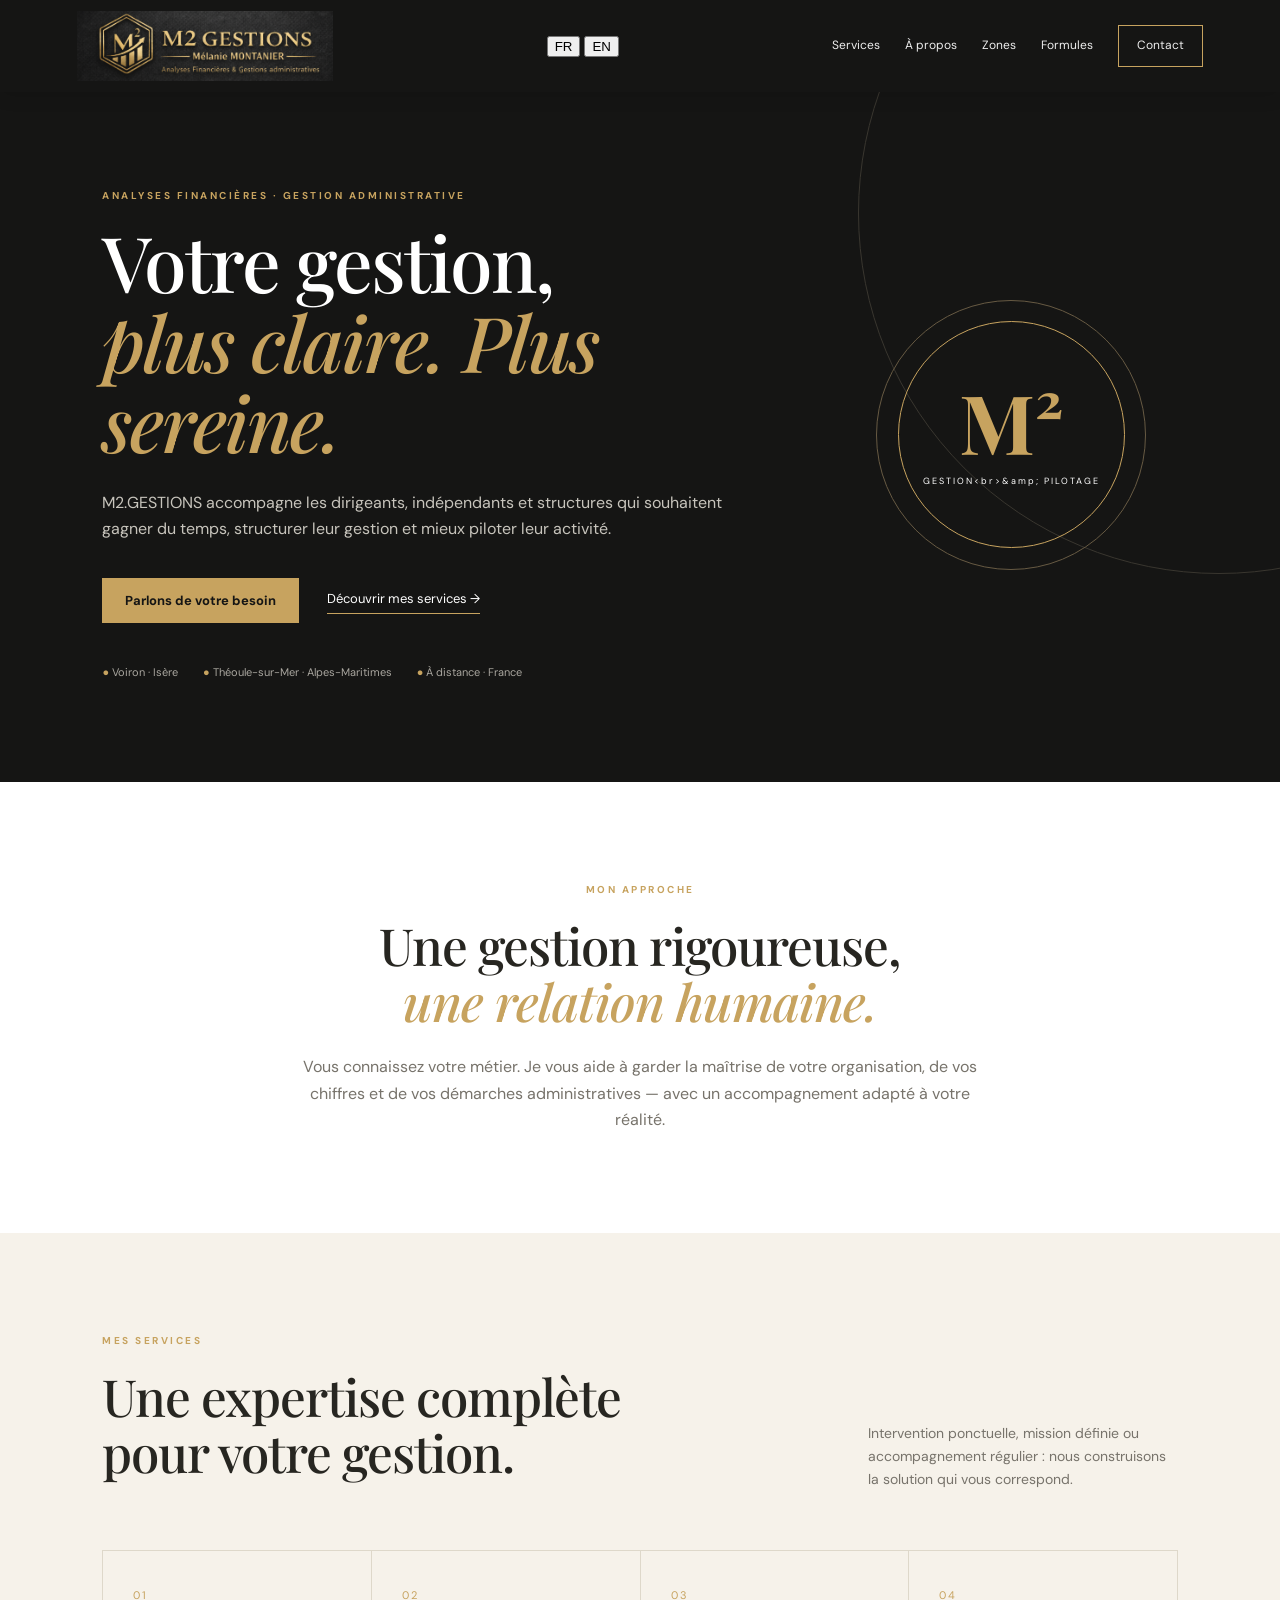
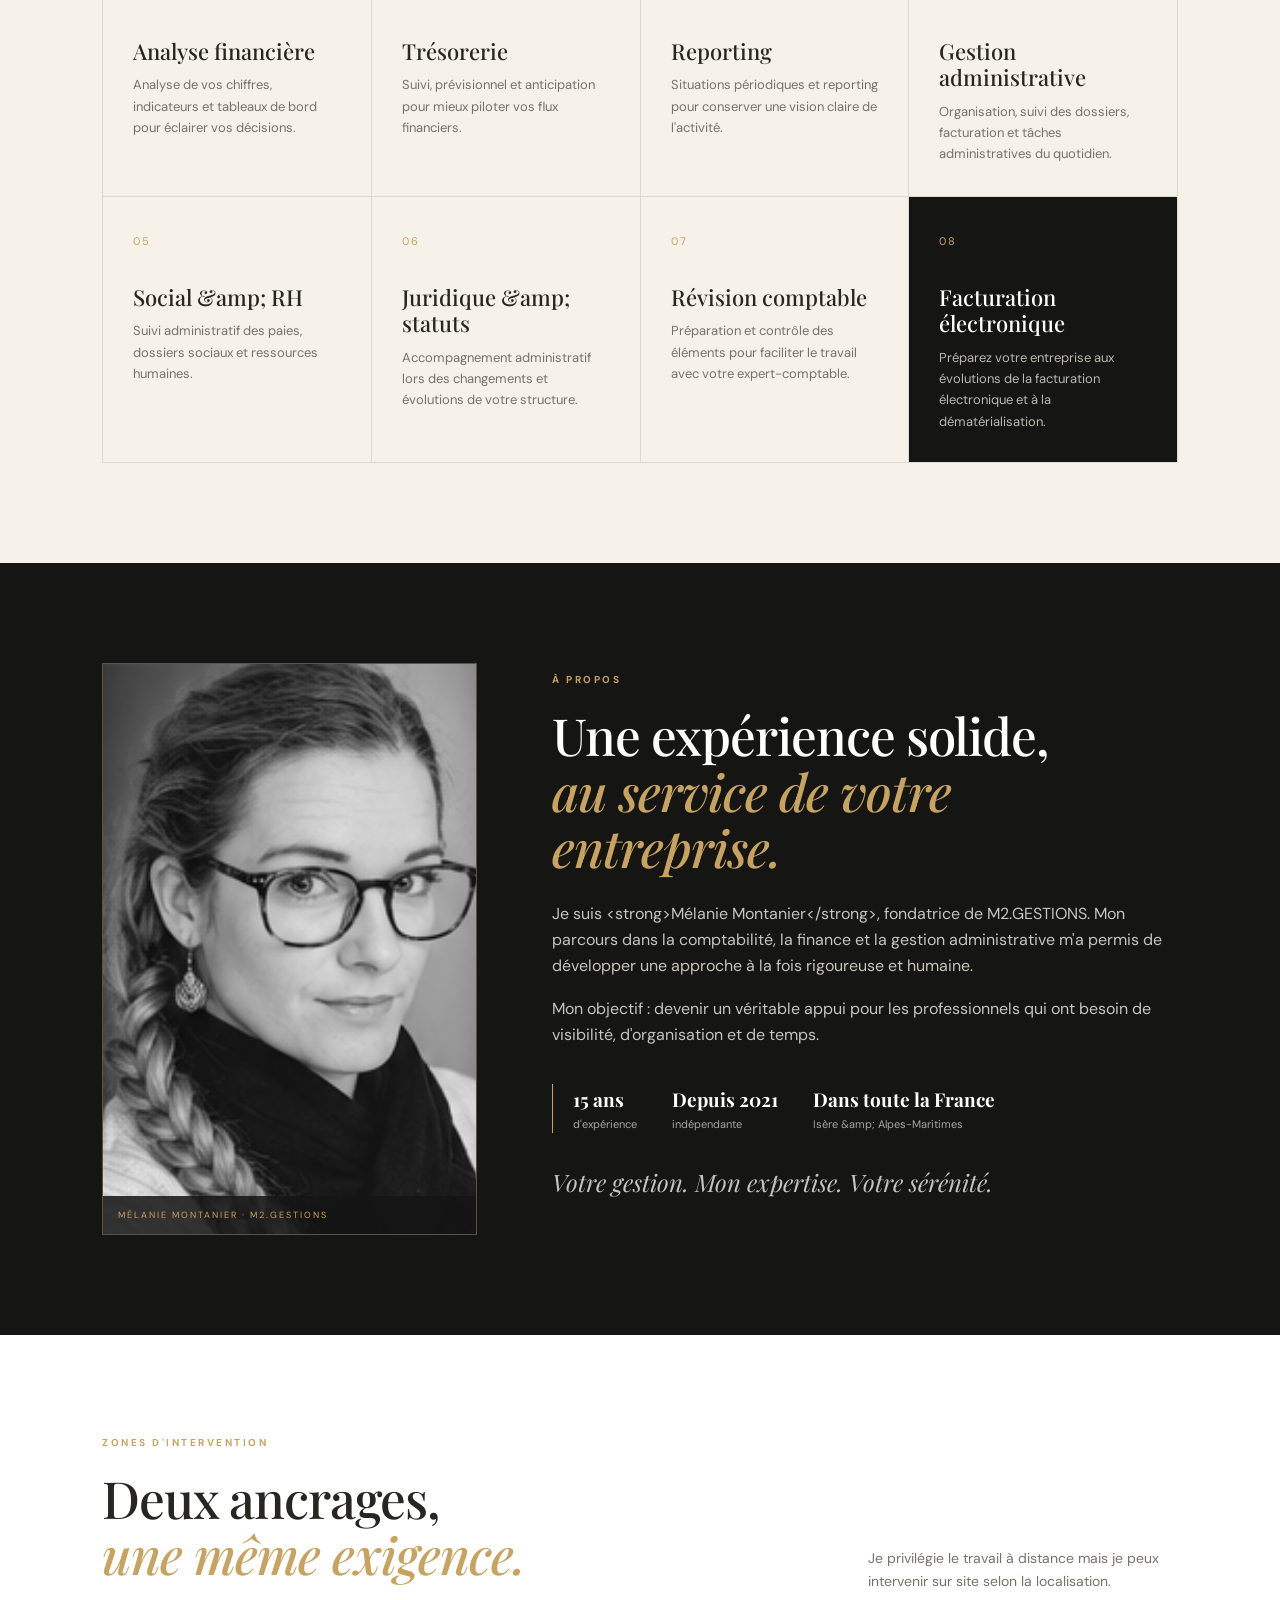
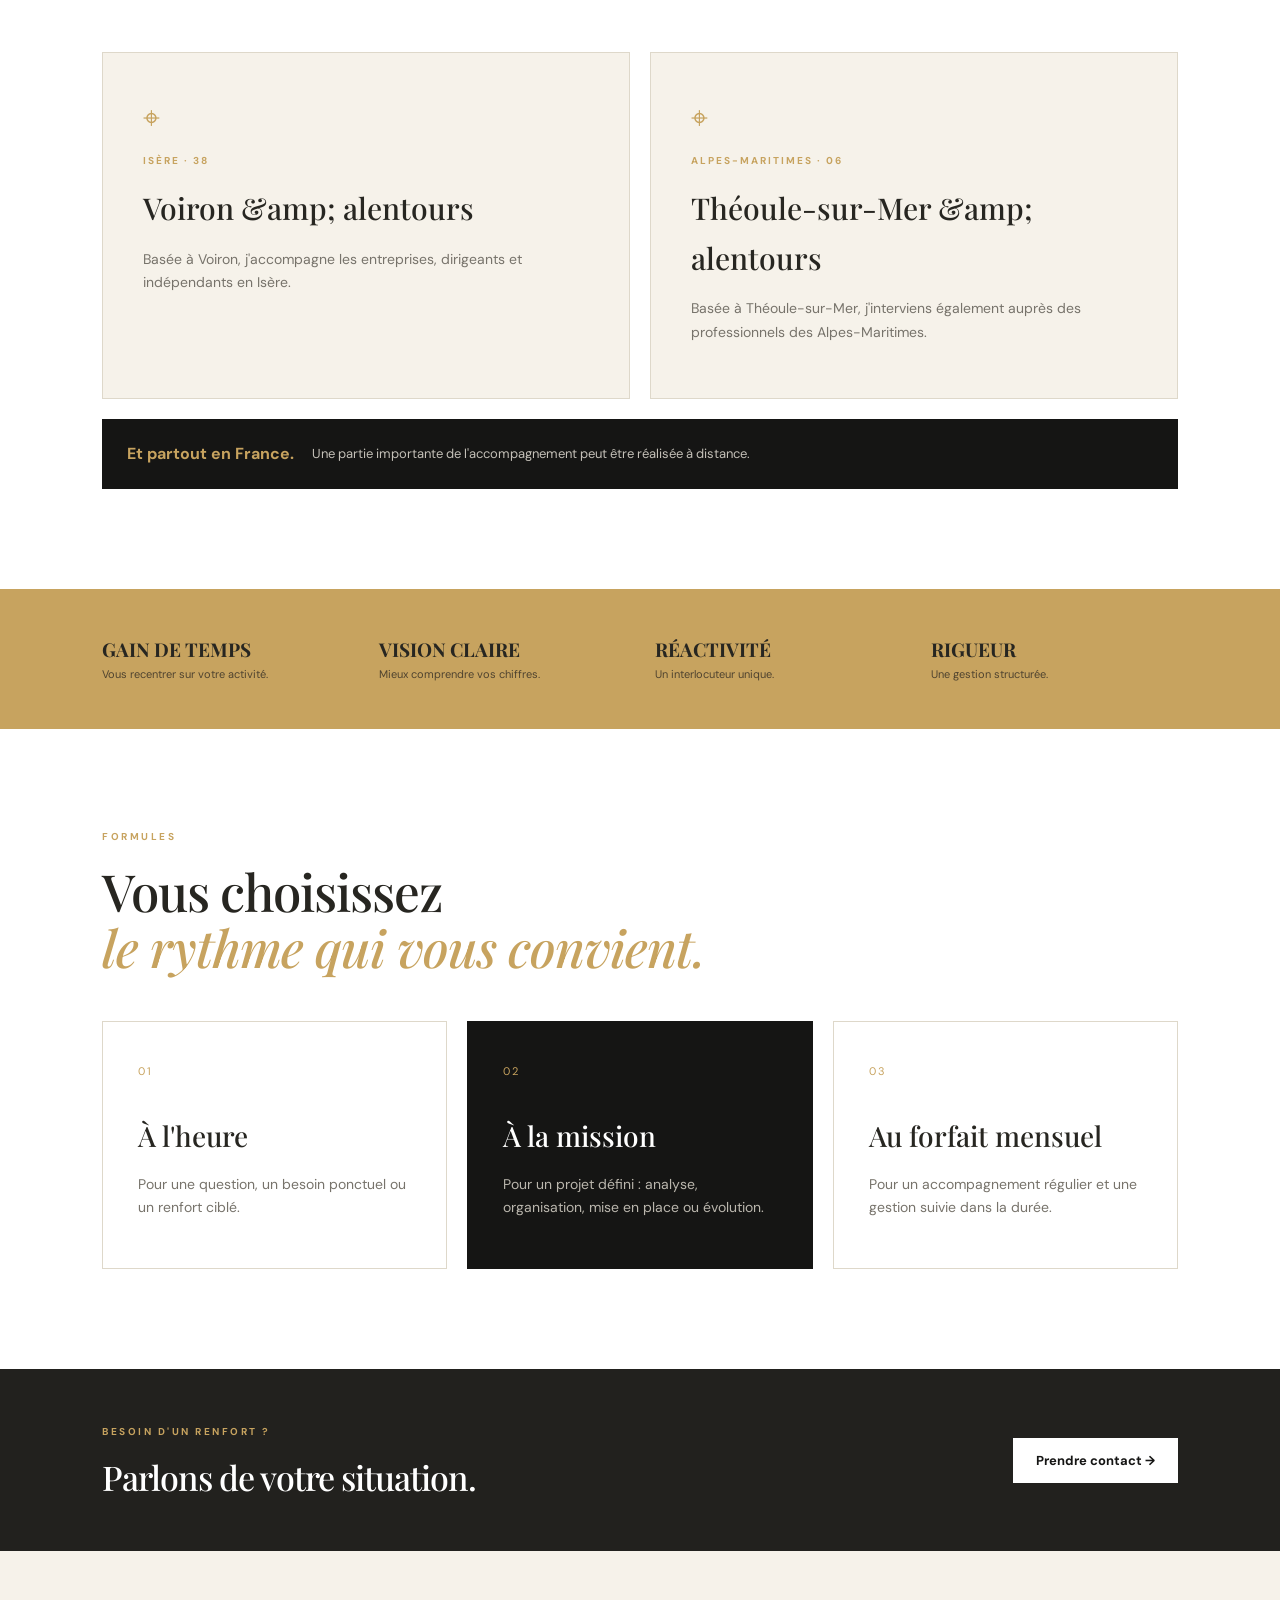
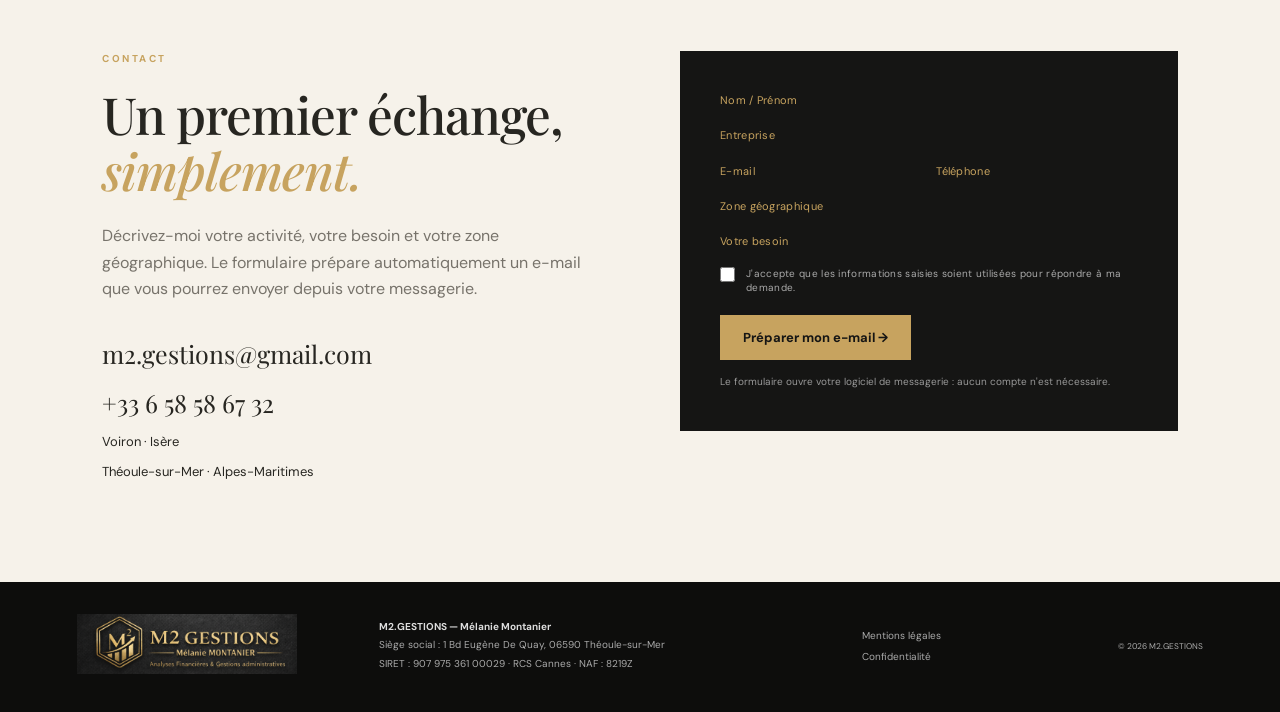
==== index.html @ 738426a6 "Add bilingual language switcher with persistent FR/EN toggle in one page" ====
<!doctype html>
<html lang="fr">
<head>
  <meta charset="utf-8">
  <meta name="viewport" content="width=device-width, initial-scale=1">
  <meta name="description" content="M2.GESTIONS — Analyses financières et gestion administrative. Accompagnement en distanciel dans toute la France, possibilité de déplacement en Isère, Voiro...">
  <meta name="google-site-verification" content="eg9DPbPpxyE2agGAKYSzx21Rp4dTUhkqBxFf3kC1nA8">
  <meta name="theme-color" content="#151514">
  <title>M2.GESTIONS | Gestion administrative & financière</title>
  <link rel="preconnect" href="https://fonts.googleapis.com">
  <link rel="preconnect" href="https://fonts.gstatic.com" crossorigin>
  <link href="https://fonts.googleapis.com/css2?family=DM+Sans:wght@400;500;600;700&family=Playfair+Display:ital,wght@0,500;0,600;1,500&display=swap" rel="stylesheet">
  <link rel="stylesheet" href="style.css">
</head>
<body>
<header class="site-header">
  <a class="brand" href="#accueil" aria-label="M2.GESTIONS — Accueil">
    <img src="logo.png" alt="M2.GESTIONS — Mélanie Montanier">
  </a>

  <div class="header-right">
    <div class="language-selector" aria-label="Sélecteur de langue">
      <button class="lang-btn active" type="button" data-lang="fr" aria-label="Français">FR</button>
      <button class="lang-btn" type="button" data-lang="en" aria-label="English">EN</button>
    </div>
    <button class="menu-toggle" aria-label="Ouvrir le menu" aria-expanded="false">☰</button>
  </div>

  <nav class="nav">
    <a href="#services" data-i18n="nav.services">Services</a>
    <a href="#apropos" data-i18n="nav.about">À propos</a>
    <a href="#zones" data-i18n="nav.zones">Zones</a>
    <a href="#formules" data-i18n="nav.formules">Formules</a>
    <a class="nav-cta" href="#contact" data-i18n="nav.contact">Contact</a>
  </nav>
</header>

<main>
<section id="accueil" class="hero">
  <div class="hero-copy">
    <p class="eyebrow" data-i18n="hero.eyebrow">ANALYSES FINANCIÈRES · GESTION ADMINISTRATIVE</p>
    <h1 data-i18n-html="hero.title">Votre gestion,<br><em>plus claire. Plus sereine.</em></h1>
    <p class="hero-text" data-i18n="hero.text">M2.GESTIONS accompagne les dirigeants, indépendants et structures qui souhaitent gagner du temps, structurer leur gestion et mieux piloter leur activité.</p>
    <div class="hero-actions">
      <a class="btn" href="#contact" data-i18n="hero.cta">Parlons de votre besoin</a>
      <a class="text-link" href="#services" data-i18n="hero.link">Découvrir mes services →</a>
    </div>
    <div class="hero-locations">
      <span data-i18n="hero.loc1">● Voiron · Isère</span>
      <span data-i18n="hero.loc2">● Théoule-sur-Mer · Alpes-Maritimes</span>
      <span data-i18n="hero.loc3">● À distance · France</span>
    </div>
  </div>
  <div class="hero-mark" aria-hidden="true">
    <div class="circle"><strong>M²</strong><span data-i18n="hero.badge">GESTION<br>&amp; PILOTAGE</span></div>
  </div>
</section>

<section class="intro section-white">
  <p class="eyebrow" data-i18n="intro.eyebrow">MON APPROCHE</p>
  <h2 data-i18n-html="intro.title">Une gestion rigoureuse,<br><em>une relation humaine.</em></h2>
  <p data-i18n="intro.text">Vous connaissez votre métier. Je vous aide à garder la maîtrise de votre organisation, de vos chiffres et de vos démarches administratives — avec un accompagnement adapté à votre réalité.</p>
</section>

<section id="services" class="section services">
  <div class="section-head">
    <div>
      <p class="eyebrow" data-i18n="services.eyebrow">MES SERVICES</p>
      <h2 data-i18n-html="services.title">Une expertise complète<br>pour votre gestion.</h2>
    </div>
    <p data-i18n="services.subtitle">Intervention ponctuelle, mission définie ou accompagnement régulier : nous construisons la solution qui vous correspond.</p>
  </div>

  <div class="service-grid">
    <article><span>01</span><h3 data-i18n="services.item1.title">Analyse financière</h3><p data-i18n="services.item1.text">Analyse de vos chiffres, indicateurs et tableaux de bord pour éclairer vos décisions.</p></article>
    <article><span>02</span><h3 data-i18n="services.item2.title">Trésorerie</h3><p data-i18n="services.item2.text">Suivi, prévisionnel et anticipation pour mieux piloter vos flux financiers.</p></article>
    <article><span>03</span><h3 data-i18n="services.item3.title">Reporting</h3><p data-i18n="services.item3.text">Situations périodiques et reporting pour conserver une vision claire de l'activité.</p></article>
    <article><span>04</span><h3 data-i18n="services.item4.title">Gestion administrative</h3><p data-i18n="services.item4.text">Organisation, suivi des dossiers, facturation et tâches administratives du quotidien.</p></article>
    <article><span>05</span><h3 data-i18n="services.item5.title">Social &amp; RH</h3><p data-i18n="services.item5.text">Suivi administratif des paies, dossiers sociaux et ressources humaines.</p></article>
    <article><span>06</span><h3 data-i18n="services.item6.title">Juridique &amp; statuts</h3><p data-i18n="services.item6.text">Accompagnement administratif lors des changements et évolutions de votre structure.</p></article>
    <article><span>07</span><h3 data-i18n="services.item7.title">Révision comptable</h3><p data-i18n="services.item7.text">Préparation et contrôle des éléments pour faciliter le travail avec votre expert-comptable.</p></article>
    <article class="dark-card"><span>08</span><h3 data-i18n="services.item8.title">Facturation électronique</h3><p data-i18n="services.item8.text">Préparez votre entreprise aux évolutions de la facturation électronique et à la dématérialisation.</p></article>
  </div>
</section>

<section id="apropos" class="about">
  <div class="portrait-wrap">
    <img src="melanie.png" alt="Mélanie Montanier" class="portrait">
    <div class="portrait-caption">MÉLANIE MONTANIER · M2.GESTIONS</div>
  </div>
  <div class="about-copy">
    <p class="eyebrow" data-i18n="about.eyebrow">À PROPOS</p>
    <h2 data-i18n-html="about.title">Une expérience solide,<br><em>au service de votre entreprise.</em></h2>
    <p data-i18n="about.text1">Je suis <strong>Mélanie Montanier</strong>, fondatrice de M2.GESTIONS. Mon parcours dans la comptabilité, la finance et la gestion administrative m'a permis de développer une approche à la fois rigoureuse et humaine.</p>
    <p data-i18n="about.text2">Mon objectif : devenir un véritable appui pour les professionnels qui ont besoin de visibilité, d'organisation et de temps.</p>
    <div class="about-facts">
      <div><strong data-i18n="about.fact1.number">15 ans</strong><span data-i18n="about.fact1.label">d'expérience</span></div>
      <div><strong data-i18n="about.fact2.number">Depuis 2021</strong><span data-i18n="about.fact2.label">indépendante</span></div>
      <div><strong data-i18n="about.fact3.number">Dans toute la France</strong><span data-i18n="about.fact3.label">Isère &amp; Alpes-Maritimes</span></div>
    </div>
    <p class="signature" data-i18n="about.signature">Votre gestion. Mon expertise. Votre sérénité.</p>
  </div>
</section>

<section id="zones" class="section section-white">
  <div class="section-head">
    <div>
      <p class="eyebrow" data-i18n="zones.eyebrow">ZONES D'INTERVENTION</p>
      <h2 data-i18n-html="zones.title">Deux ancrages,<br><em>une même exigence.</em></h2>
    </div>
    <p data-i18n="zones.subtitle">Je privilégie le travail à distance mais je peux intervenir sur site selon la localisation.</p>
  </div>
  <div class="zone-grid">
    <article class="zone-card">
      <div class="zone-icon">⌖</div>
      <p class="zone-kicker" data-i18n="zones.card1.kicker">ISÈRE · 38</p>
      <h3 data-i18n="zones.card1.title">Voiron &amp; alentours</h3>
      <p data-i18n="zones.card1.text">Basée à Voiron, j'accompagne les entreprises, dirigeants et indépendants en Isère.</p>
    </article>
    <article class="zone-card">
      <div class="zone-icon">⌖</div>
      <p class="zone-kicker" data-i18n="zones.card2.kicker">ALPES-MARITIMES · 06</p>
      <h3 data-i18n="zones.card2.title">Théoule-sur-Mer &amp; alentours</h3>
      <p data-i18n="zones.card2.text">Basée à Théoule-sur-Mer, j'interviens également auprès des professionnels des Alpes-Maritimes.</p>
    </article>
  </div>
  <div class="remote-bar"><strong data-i18n="zones.remote.bold">Et partout en France.</strong><span data-i18n="zones.remote.text">Une partie importante de l'accompagnement peut être réalisée à distance.</span></div>
</section>

<section class="reassurance">
  <div><strong data-i18n="reassurance.item1.title">GAIN DE TEMPS</strong><span data-i18n="reassurance.item1.text">Vous recentrer sur votre activité.</span></div>
  <div><strong data-i18n="reassurance.item2.title">VISION CLAIRE</strong><span data-i18n="reassurance.item2.text">Mieux comprendre vos chiffres.</span></div>
  <div><strong data-i18n="reassurance.item3.title">RÉACTIVITÉ</strong><span data-i18n="reassurance.item3.text">Un interlocuteur unique.</span></div>
  <div><strong data-i18n="reassurance.item4.title">RIGUEUR</strong><span data-i18n="reassurance.item4.text">Une gestion structurée.</span></div>
</section>

<section id="formules" class="section formulas">
  <p class="eyebrow" data-i18n="formules.eyebrow">FORMULES</p>
  <h2 data-i18n-html="formules.title">Vous choisissez<br><em>le rythme qui vous convient.</em></h2>
  <div class="formula-grid">
    <article><span>01</span><h3 data-i18n="formules.item1.title">À l'heure</h3><p data-i18n="formules.item1.text">Pour une question, un besoin ponctuel ou un renfort ciblé.</p></article>
    <article class="featured"><span>02</span><h3 data-i18n="formules.item2.title">À la mission</h3><p data-i18n="formules.item2.text">Pour un projet défini : analyse, organisation, mise en place ou évolution.</p></article>
    <article><span>03</span><h3 data-i18n="formules.item3.title">Au forfait mensuel</h3><p data-i18n="formules.item3.text">Pour un accompagnement régulier et une gestion suivie dans la durée.</p></article>
  </div>
</section>

<section class="cta-strip">
  <div><p class="eyebrow" data-i18n="cta.eyebrow">BESOIN D'UN RENFORT ?</p><h2 data-i18n="cta.title">Parlons de votre situation.</h2></div>
  <a class="btn btn-light" href="#contact" data-i18n="cta.button">Prendre contact →</a>
</section>

<section id="contact" class="contact section">
  <div>
    <p class="eyebrow" data-i18n="contact.eyebrow">CONTACT</p>
    <h2 data-i18n-html="contact.title">Un premier échange,<br><em>simplement.</em></h2>
    <p data-i18n="contact.text">Décrivez-moi votre activité, votre besoin et votre zone géographique. Le formulaire prépare automatiquement un e-mail que vous pourrez envoyer depuis votre messagerie.</p>
    <div class="contact-details">
      <a href="mailto:m2.gestions@gmail.com">m2.gestions@gmail.com</a>
      <a href="tel:+33658586732">+33 6 58 58 67 32</a>
      <span data-i18n="contact.city1">Voiron · Isère</span>
      <span data-i18n="contact.city2">Théoule-sur-Mer · Alpes-Maritimes</span>
    </div>
  </div>

  <form id="contact-form" class="contact-form">
    <label data-i18n="contact.form.name">Nom / Prénom<input name="nom" required autocomplete="name"></label>
    <label data-i18n="contact.form.company">Entreprise<input name="entreprise" autocomplete="organization"></label>
    <div class="two-cols">
      <label data-i18n="contact.form.email">E-mail<input type="email" name="email" required autocomplete="email"></label>
      <label data-i18n="contact.form.phone">Téléphone<input type="tel" name="telephone" autocomplete="tel" placeholder="+33 6 00 00 00 00"></label>
    </div>
    <label data-i18n="contact.form.zoneLabel">Zone géographique
      <select name="zone">
        <option value="Isère — Voiron" data-i18n="contact.form.zone1">Isère — Voiron</option>
        <option value="Alpes-Maritimes — Théoule-sur-Mer" data-i18n="contact.form.zone2">Alpes-Maritimes — Théoule-sur-Mer</option>
        <option value="À distance — France" data-i18n="contact.form.zone3">À distance — France</option>
      </select>
    </label>
    <label data-i18n="contact.form.messageLabel">Votre besoin<textarea name="message" rows="5" required placeholder="Quelques lignes pour m'expliquer votre besoin..."></textarea></label>
    <label class="check"><input type="checkbox" required> <span data-i18n="contact.form.checkbox">J'accepte que les informations saisies soient utilisées pour répondre à ma demande.</span></label>
    <button class="btn" type="submit" data-i18n="contact.form.submit">Préparer mon e-mail →</button>
    <p class="form-note" data-i18n="contact.form.note">Le formulaire ouvre votre logiciel de messagerie : aucun compte n'est nécessaire.</p>
  </form>
</section>
</main>

<footer class="footer">
  <div class="footer-brand"><img src="logo.png" alt="M2.GESTIONS"></div>
  <div>
    <strong>M2.GESTIONS — Mélanie Montanier</strong>
    <p data-i18n="footer.address">Siège social : 1 Bd Eugène De Quay, 06590 Théoule-sur-Mer</p>
    <p data-i18n="footer.siret">SIRET : 907 975 361 00029 · RCS Cannes · NAF : 8219Z</p>
  </div>
  <div class="footer-links"><a href="mentions-legales.html" data-i18n="footer.legal">Mentions légales</a><a href="confidentialite.html" data-i18n="footer.privacy">Confidentialité</a></div>
  <small>© 2026 M2.GESTIONS</small>
</footer>

<script>
const translations = {
  fr: {
    'nav.services': 'Services',
    'nav.about': 'À propos',
    'nav.zones': 'Zones',
    'nav.formules': 'Formules',
    'nav.contact': 'Contact',
    'hero.eyebrow': 'ANALYSES FINANCIÈRES · GESTION ADMINISTRATIVE',
    'hero.title': 'Votre gestion,<br><em>plus claire. Plus sereine.</em>',
    'hero.text': 'M2.GESTIONS accompagne les dirigeants, indépendants et structures qui souhaitent gagner du temps, structurer leur gestion et mieux piloter leur activité.',
    'hero.cta': 'Parlons de votre besoin',
    'hero.link': 'Découvrir mes services →',
    'hero.loc1': '● Voiron · Isère',
    'hero.loc2': '● Théoule-sur-Mer · Alpes-Maritimes',
    'hero.loc3': '● À distance · France',
    'hero.badge': 'GESTION<br>&amp; PILOTAGE',
    'intro.eyebrow': 'MON APPROCHE',
    'intro.title': 'Une gestion rigoureuse,<br><em>une relation humaine.</em>',
    'intro.text': 'Vous connaissez votre métier. Je vous aide à garder la maîtrise de votre organisation, de vos chiffres et de vos démarches administratives — avec un accompagnement adapté à votre réalité.',
    'services.eyebrow': 'MES SERVICES',
    'services.title': 'Une expertise complète<br>pour votre gestion.',
    'services.subtitle': 'Intervention ponctuelle, mission définie ou accompagnement régulier : nous construisons la solution qui vous correspond.',
    'services.item1.title': 'Analyse financière',
    'services.item1.text': 'Analyse de vos chiffres, indicateurs et tableaux de bord pour éclairer vos décisions.',
    'services.item2.title': 'Trésorerie',
    'services.item2.text': 'Suivi, prévisionnel et anticipation pour mieux piloter vos flux financiers.',
    'services.item3.title': 'Reporting',
    'services.item3.text': 'Situations périodiques et reporting pour conserver une vision claire de l\'activité.',
    'services.item4.title': 'Gestion administrative',
    'services.item4.text': 'Organisation, suivi des dossiers, facturation et tâches administratives du quotidien.',
    'services.item5.title': 'Social &amp; RH',
    'services.item5.text': 'Suivi administratif des paies, dossiers sociaux et ressources humaines.',
    'services.item6.title': 'Juridique &amp; statuts',
    'services.item6.text': 'Accompagnement administratif lors des changements et évolutions de votre structure.',
    'services.item7.title': 'Révision comptable',
    'services.item7.text': 'Préparation et contrôle des éléments pour faciliter le travail avec votre expert-comptable.',
    'services.item8.title': 'Facturation électronique',
    'services.item8.text': 'Préparez votre entreprise aux évolutions de la facturation électronique et à la dématérialisation.',
    'about.eyebrow': 'À PROPOS',
    'about.title': 'Une expérience solide,<br><em>au service de votre entreprise.</em>',
    'about.text1': 'Je suis <strong>Mélanie Montanier</strong>, fondatrice de M2.GESTIONS. Mon parcours dans la comptabilité, la finance et la gestion administrative m\'a permis de développer une approche à la fois rigoureuse et humaine.',
    'about.text2': 'Mon objectif : devenir un véritable appui pour les professionnels qui ont besoin de visibilité, d\'organisation et de temps.',
    'about.fact1.number': '15 ans',
    'about.fact1.label': 'd\'expérience',
    'about.fact2.number': 'Depuis 2021',
    'about.fact2.label': 'indépendante',
    'about.fact3.number': 'Dans toute la France',
    'about.fact3.label': 'Isère &amp; Alpes-Maritimes',
    'about.signature': 'Votre gestion. Mon expertise. Votre sérénité.',
    'zones.eyebrow': 'ZONES D\'INTERVENTION',
    'zones.title': 'Deux ancrages,<br><em>une même exigence.</em>',
    'zones.subtitle': 'Je privilégie le travail à distance mais je peux intervenir sur site selon la localisation.',
    'zones.card1.kicker': 'ISÈRE · 38',
    'zones.card1.title': 'Voiron &amp; alentours',
    'zones.card1.text': 'Basée à Voiron, j\'accompagne les entreprises, dirigeants et indépendants en Isère.',
    'zones.card2.kicker': 'ALPES-MARITIMES · 06',
    'zones.card2.title': 'Théoule-sur-Mer &amp; alentours',
    'zones.card2.text': 'Basée à Théoule-sur-Mer, j\'interviens également auprès des professionnels des Alpes-Maritimes.',
    'zones.remote.bold': 'Et partout en France.',
    'zones.remote.text': 'Une partie importante de l\'accompagnement peut être réalisée à distance.',
    'reassurance.item1.title': 'GAIN DE TEMPS',
    'reassurance.item1.text': 'Vous recentrer sur votre activité.',
    'reassurance.item2.title': 'VISION CLAIRE',
    'reassurance.item2.text': 'Mieux comprendre vos chiffres.',
    'reassurance.item3.title': 'RÉACTIVITÉ',
    'reassurance.item3.text': 'Un interlocuteur unique.',
    'reassurance.item4.title': 'RIGUEUR',
    'reassurance.item4.text': 'Une gestion structurée.',
    'formules.eyebrow': 'FORMULES',
    'formules.title': 'Vous choisissez<br><em>le rythme qui vous convient.</em>',
    'formules.item1.title': 'À l\'heure',
    'formules.item1.text': 'Pour une question, un besoin ponctuel ou un renfort ciblé.',
    'formules.item2.title': 'À la mission',
    'formules.item2.text': 'Pour un projet défini : analyse, organisation, mise en place ou évolution.',
    'formules.item3.title': 'Au forfait mensuel',
    'formules.item3.text': 'Pour un accompagnement régulier et une gestion suivie dans la durée.',
    'cta.eyebrow': 'BESOIN D\'UN RENFORT ?',
    'cta.title': 'Parlons de votre situation.',
    'cta.button': 'Prendre contact →',
    'contact.eyebrow': 'CONTACT',
    'contact.title': 'Un premier échange,<br><em>simplement.</em>',
    'contact.text': 'Décrivez-moi votre activité, votre besoin et votre zone géographique. Le formulaire prépare automatiquement un e-mail que vous pourrez envoyer depuis votre messagerie.',
    'contact.city1': 'Voiron · Isère',
    'contact.city2': 'Théoule-sur-Mer · Alpes-Maritimes',
    'contact.form.name': 'Nom / Prénom',
    'contact.form.company': 'Entreprise',
    'contact.form.email': 'E-mail',
    'contact.form.phone': 'Téléphone',
    'contact.form.zoneLabel': 'Zone géographique',
    'contact.form.zone1': 'Isère — Voiron',
    'contact.form.zone2': 'Alpes-Maritimes — Théoule-sur-Mer',
    'contact.form.zone3': 'À distance — France',
    'contact.form.messageLabel': 'Votre besoin',
    'contact.form.checkbox': 'J\'accepte que les informations saisies soient utilisées pour répondre à ma demande.',
    'contact.form.submit': 'Préparer mon e-mail →',
    'contact.form.note': 'Le formulaire ouvre votre logiciel de messagerie : aucun compte n\'est nécessaire.',
    'footer.address': 'Siège social : 1 Bd Eugène De Quay, 06590 Théoule-sur-Mer',
    'footer.siret': 'SIRET : 907 975 361 00029 · RCS Cannes · NAF : 8219Z',
    'footer.legal': 'Mentions légales',
    'footer.privacy': 'Confidentialité'
  },
  en: {
    'nav.services': 'Services',
    'nav.about': 'About',
    'nav.zones': 'Areas',
    'nav.formules': 'Pricing',
    'nav.contact': 'Contact',
    'hero.eyebrow': 'FINANCIAL ANALYSIS · ADMINISTRATIVE MANAGEMENT',
    'hero.title': 'Your management,<br><em>clearer. More serene.</em>',
    'hero.text': 'M2.GESTIONS supports managers, independent professionals and organizations who want to save time, structure their management and better monitor their activities.',
    'hero.cta': 'Let\'s talk about your needs',
    'hero.link': 'Discover my services →',
    'hero.loc1': '● Voiron · Isère',
    'hero.loc2': '● Théoule-sur-Mer · Alpes-Maritimes',
    'hero.loc3': '● Remote · France',
    'hero.badge': 'MANAGEMENT<br>&amp; STEERING',
    'intro.eyebrow': 'MY APPROACH',
    'intro.title': 'Rigorous management,<br><em>a human relationship.</em>',
    'intro.text': 'You know your business. I help you maintain control of your organization, your figures and your administrative procedures — with support tailored to your reality.',
    'services.eyebrow': 'MY SERVICES',
    'services.title': 'Complete expertise<br>for your management.',
    'services.subtitle': 'One-time intervention, defined mission or ongoing support: we build the solution that suits you.',
    'services.item1.title': 'Financial analysis',
    'services.item1.text': 'Analysis of your figures, indicators and dashboards to clarify your decisions.',
    'services.item2.title': 'Cash flow',
    'services.item2.text': 'Monitoring, forecasting and anticipation to better manage your financial flows.',
    'services.item3.title': 'Reporting',
    'services.item3.text': 'Periodic reports and updates to maintain clear visibility of your activities.',
    'services.item4.title': 'Administrative management',
    'services.item4.text': 'Organization, file tracking, invoicing and daily administrative tasks.',
    'services.item5.title': 'Social &amp; HR',
    'services.item5.text': 'Administrative monitoring of payroll, social and HR matters.',
    'services.item6.title': 'Legal & structures',
    'services.item6.text': 'Administrative support during changes and evolution of your organization.',
    'services.item7.title': 'Accounting review',
    'services.item7.text': 'Preparation and verification of documents to facilitate work with your accountant.',
    'services.item8.title': 'Electronic invoicing',
    'services.item8.text': 'Prepare your business for digital invoicing and paperless operations.',
    'about.eyebrow': 'ABOUT',
    'about.title': 'Solid experience,<br><em>at your service.</em>',
    'about.text1': 'I am <strong>Mélanie Montanier</strong>, founder of M2.GESTIONS. My background in accounting, finance and administrative management has enabled me to develop a rigorous and human approach.',
    'about.text2': 'My goal: to become a true support for professionals who need visibility, organization and time.',
    'about.fact1.number': '15 years',
    'about.fact1.label': 'of experience',
    'about.fact2.number': 'Since 2021',
    'about.fact2.label': 'self-employed',
    'about.fact3.number': 'Across France',
    'about.fact3.label': 'Isère &amp; Alpes-Maritimes',
    'about.signature': 'Your management. My expertise. Your serenity.',
    'zones.eyebrow': 'SERVICE AREAS',
    'zones.title': 'Two bases,<br><em>the same commitment.</em>',
    'zones.subtitle': 'I prioritize remote work but can intervene on-site depending on location.',
    'zones.card1.kicker': 'ISÈRE · 38',
    'zones.card1.title': 'Voiron &amp; surroundings',
    'zones.card1.text': 'Based in Voiron, I support businesses, managers and independent professionals in Isère.',
    'zones.card2.kicker': 'ALPES-MARITIMES · 06',
    'zones.card2.title': 'Théoule-sur-Mer &amp; surroundings',
    'zones.card2.text': 'Based in Théoule-sur-Mer, I also work with professionals in the Alpes-Maritimes.',
    'zones.remote.bold': 'And everywhere in France.',
    'zones.remote.text': 'A significant part of support can be provided remotely.',
    'reassurance.item1.title': 'TIME SAVING',
    'reassurance.item1.text': 'Refocus on your business.',
    'reassurance.item2.title': 'CLEAR VISION',
    'reassurance.item2.text': 'Better understand your figures.',
    'reassurance.item3.title': 'RESPONSIVENESS',
    'reassurance.item3.text': 'A single contact point.',
    'reassurance.item4.title': 'RIGOR',
    'reassurance.item4.text': 'Structured management.',
    'formules.eyebrow': 'PRICING',
    'formules.title': 'You choose<br><em>the pace that suits you.</em>',
    'formules.item1.title': 'Hourly rate',
    'formules.item1.text': 'For a question, specific need or targeted support.',
    'formules.item2.title': 'Project-based',
    'formules.item2.text': 'For a defined project: analysis, organization, implementation or changes.',
    'formules.item3.title': 'Monthly retainer',
    'formules.item3.text': 'For ongoing support and regular management over time.',
    'cta.eyebrow': 'NEED SUPPORT?',
    'cta.title': 'Let\'s discuss your situation.',
    'cta.button': 'Get in touch →',
    'contact.eyebrow': 'CONTACT',
    'contact.title': 'A first conversation,<br><em>simply.</em>',
    'contact.text': 'Describe your business, your needs and your geographical area. The form will automatically prepare an email that you can send from your messaging app.',
    'contact.city1': 'Voiron · Isère',
    'contact.city2': 'Théoule-sur-Mer · Alpes-Maritimes',
    'contact.form.name': 'Name / First name',
    'contact.form.company': 'Company',
    'contact.form.email': 'Email',
    'contact.form.phone': 'Phone',
    'contact.form.zoneLabel': 'Service area',
    'contact.form.zone1': 'Isère — Voiron',
    'contact.form.zone2': 'Alpes-Maritimes — Théoule-sur-Mer',
    'contact.form.zone3': 'Remote — France',
    'contact.form.messageLabel': 'Your needs',
    'contact.form.checkbox': 'I agree that the information provided is used to respond to my request.',
    'contact.form.submit': 'Prepare my email →',
    'contact.form.note': 'The form opens your email client: no account needed.',
    'footer.address': 'Headquarters: 1 Bd Eugène De Quay, 06590 Théoule-sur-Mer',
    'footer.siret': 'SIRET: 907 975 361 00029 · RCS Cannes · NAF: 8219Z',
    'footer.legal': 'Legal notices',
    'footer.privacy': 'Privacy'
  }
};

const menu = document.querySelector('.menu-toggle');
const nav = document.querySelector('.nav');

menu.addEventListener('click', () => {
  const open = nav.classList.toggle('open');
  menu.setAttribute('aria-expanded', open ? 'true' : 'false');
});

document.querySelectorAll('.nav a').forEach(a => a.addEventListener('click', () => {
  nav.classList.remove('open');
  menu.setAttribute('aria-expanded', 'false');
}));

function applyLanguage(lang) {
  const selected = translations[lang] || translations.fr;
  document.documentElement.lang = lang;

  document.querySelectorAll('[data-i18n]').forEach(el => {
    const key = el.getAttribute('data-i18n');
    if (selected[key]) {
      el.textContent = selected[key];
    }
  });

  document.querySelectorAll('[data-i18n-html]').forEach(el => {
    const key = el.getAttribute('data-i18n-html');
    if (selected[key]) {
      el.innerHTML = selected[key];
    }
  });

  document.querySelectorAll('.lang-btn').forEach(btn => {
    btn.classList.toggle('active', btn.dataset.lang === lang);
  });

  localStorage.setItem('site-lang', lang);

  const contactForm = document.getElementById('contact-form');
  if (contactForm) {
    const formMessage = contactForm.querySelector('textarea');
    if (formMessage) {
      formMessage.setAttribute('placeholder', lang === 'en' ? 'A few lines to explain your needs...' : 'Quelques lignes pour m\'expliquer votre besoin...');
    }
  }
}

document.querySelectorAll('.lang-btn').forEach(btn => {
  btn.addEventListener('click', () => applyLanguage(btn.dataset.lang));
});

const savedLang = localStorage.getItem('site-lang') || 'fr';
applyLanguage(savedLang);

document.getElementById('contact-form').addEventListener('submit', function(e) {
  e.preventDefault();
  const data = new FormData(this);
  const lang = document.documentElement.lang || 'fr';
  const subject = encodeURIComponent(lang === 'en' ? 'Contact — M2.GESTIONS' : 'Prise de contact — M2.GESTIONS');
  const body = encodeURIComponent(
    lang === 'en'
      ? `Hello Mélanie,\n\nName / First name: ${data.get('nom')}\nCompany: ${data.get('entreprise') || 'Not specified'}\nEmail: ${data.get('email')}\nPhone: ${data.get('telephone') || 'Not specified'}\nArea: ${data.get('zone')}\n\nNeeds:\n${data.get('message')}\n\nSent from the M2.GESTIONS website.`
      : `Bonjour Mélanie,\n\nNom / Prénom : ${data.get('nom')}\nEntreprise : ${data.get('entreprise') || 'Non renseignée'}\nE-mail : ${data.get('email')}\nTéléphone : ${data.get('telephone') || 'Non renseigné'}\nZone : ${data.get('zone')}\n\nBesoin :\n${data.get('message')}\n\nEnvoyé depuis le site M2.GESTIONS.`
  );
  window.location.href = `mailto:m2.gestions@gmail.com?subject=${subject}&body=${body}`;
});
</script>
</body>
</html>
---- style.css ----
*{box-sizing:border-box}html{scroll-behavior:smooth}body{margin:0;background:#f6f2ea;color:#272621;font-family:"DM Sans",Arial,sans-serif;line-height:1.65}a{color:inherit}.site-header{height:92px;background:#151514;color:#fff;display:flex;align-items:center;justify-content:space-between;padding:0 6vw;position:sticky;top:0;z-index:50;box-shadow:0 2px 18px #0002}.brand{height:70px;display:block}.brand img{height:100%;width:auto;display:block}.nav{display:flex;align-items:center;gap:25px}.nav a{color:#eee;text-decoration:none;font-size:12px}.nav-cta{border:1px solid #c7a35f;padding:10px 18px}.menu-toggle{display:none;background:transparent;border:0;color:#fff;font-size:28px}.hero{min-height:690px;background:#151514;color:#fff;padding:90px 8vw 95px;display:grid;grid-template-columns:1.35fr .65fr;align-items:center;gap:50px;position:relative;overflow:hidden}.hero:after{content:"";position:absolute;width:720px;height:720px;border:1px solid #39362f;border-radius:50%;right:-300px;top:-240px}.hero-copy{position:relative;z-index:2}.eyebrow{font-size:10px;letter-spacing:2.5px;font-weight:700;color:#c7a35f;margin:0 0 18px}.hero h1{font-family:"Playfair Display",Georgia,serif;font-weight:500;font-size:clamp(48px,6vw,78px);line-height:1.04;letter-spacing:-2px;margin:0 0 28px;max-width:850px}.hero h1 em,h2 em{color:#c7a35f;font-style:italic}.hero-text{max-width:650px;color:#c7c4bc;font-size:16px}.hero-actions{display:flex;gap:28px;align-items:center;margin-top:36px}.btn{display:inline-block;background:#c7a35f;color:#151514;text-decoration:none;border:0;padding:14px 23px;font:700 13px "DM Sans",sans-serif;cursor:pointer}.text-link{color:#fff;text-decoration:none;border-bottom:1px solid #c7a35f;font-size:13px;padding-bottom:4px}.hero-locations{display:flex;flex-wrap:wrap;gap:10px 25px;margin-top:40px;color:#a9a69f;font-size:11px}.hero-locations span::first-letter{color:#c7a35f}.hero-mark{position:relative;z-index:2;display:grid;place-items:center}.circle{width:270px;height:270px;border:1px solid #675a43;border-radius:50%;display:flex;flex-direction:column;justify-content:center;align-items:center}.circle:before{content:"";position:absolute;width:225px;height:225px;border:1px solid #c7a35f;border-radius:50%}.circle strong{font-family:"Playfair Display";font-size:82px;color:#c7a35f;line-height:1;z-index:1}.circle span{font-size:9px;letter-spacing:2px;text-align:center;margin-top:12px;z-index:1}.section{padding:100px 8vw}.section-white{background:#fff;padding:100px 8vw}.intro{text-align:center;padding-left:14vw;padding-right:14vw}.intro h2,.section-head h2,.about h2,.formulas h2,.contact h2,.cta-strip h2{font-family:"Playfair Display",Georgia,serif;font-weight:500;font-size:clamp(35px,4vw,55px);line-height:1.1;letter-spacing:-1px;margin:0 0 25px}.intro>p:last-child{max-width:690px;margin:auto;color:#77736b}.section-head{display:flex;justify-content:space-between;align-items:end;gap:50px;margin-bottom:45px}.section-head>p{max-width:310px;color:#77736b;font-size:14px}.service-grid{display:grid;grid-template-columns:repeat(4,1fr);gap:1px;background:#ded8ca;border:1px solid #ded8ca}.service-grid article{background:#f6f2ea;padding:30px;min-height:245px}.service-grid article>span,.formula-grid article>span{color:#c7a35f;font-size:11px;letter-spacing:2px}.service-grid h3{font-family:"Playfair Display";font-size:22px;line-height:1.2;font-weight:500;margin:30px 0 10px}.service-grid p{color:#77736b;font-size:13px;margin:0}.service-grid .dark-card{background:#151514;color:#fff}.service-grid .dark-card p{color:#bbb7ae}.about{background:#151514;color:#fff;padding:100px 8vw;display:grid;grid-template-columns:.75fr 1.25fr;gap:75px;align-items:center}.portrait-wrap{border:1px solid #5d523e;position:relative;background:#111}.portrait{width:100%;height:570px;display:block;object-fit:cover;object-position:center 20%;filter:grayscale(100%);}.portrait-caption{position:absolute;bottom:0;left:0;right:0;padding:12px 15px;background:#151514d9;color:#c7a35f;font-size:9px;letter-spacing:2px}.about-copy>p:not(.eyebrow){color:#c7c4bc;max-width:690px}.about-copy strong{color:#fff}.about-facts{display:flex;gap:35px;border-left:1px solid #c7a35f;padding-left:20px;margin-top:35px}.about-facts div{display:flex;flex-direction:column}.about-facts strong{font-family:"Playfair Display";font-size:19px}.about-facts span{font-size:11px;color:#aaa69e}.signature{font-family:"Playfair Display";font-style:italic;color:#c7a35f;font-size:24px;margin-top:30px}.zone-grid{display:grid;grid-template-columns:1fr 1fr;gap:20px}.zone-card{background:#f6f2ea;border:1px solid #ded8ca;padding:40px}.zone-icon{font-size:30px;color:#c7a35f}.zone-kicker{font-size:10px;letter-spacing:2px;font-weight:700;color:#c7a35f}.zone-card h3{font-family:"Playfair Display";font-size:30px;font-weight:500;margin:15px 0 8px}.zone-card p:last-child{font-size:14px;color:#77736b}.remote-bar{margin-top:20px;background:#151514;color:#fff;padding:22px 25px;display:flex;gap:18px;align-items:center}.remote-bar strong{color:#c7a35f}.remote-bar span{font-size:13px;color:#c4c0b8}.reassurance{background:#c7a35f;padding:45px 8vw;display:grid;grid-template-columns:repeat(4,1fr);gap:30px}.reassurance div{display:flex;flex-direction:column}.reassurance strong{font-family:"Playfair Display";font-size:19px}.reassurance span{font-size:11px;color:#4f432f}.formulas{background:#fff}.formula-grid{display:grid;grid-template-columns:repeat(3,1fr);gap:20px;margin-top:45px}.formula-grid article{border:1px solid #ded8ca;padding:35px;min-height:220px}.formula-grid .featured{background:#151514;color:#fff;border-color:#151514}.formula-grid h3{font-family:"Playfair Display";font-size:28px;font-weight:500;margin:30px 0 10px}.formula-grid p{font-size:14px;color:#77736b}.formula-grid .featured p{color:#bbb7ae}.cta-strip{background:#22211e;color:#fff;padding:55px 8vw;display:flex;align-items:center;justify-content:space-between;gap:30px}.cta-strip h2{font-size:34px;margin:0}.btn-light{background:#fff;color:#151514}.contact{display:grid;grid-template-columns:1fr 1fr;gap:80px;align-items:start}.contact>div>p:not(.eyebrow){max-width:560px;color:#77736b}.contact-details{display:flex;flex-direction:column;gap:8px;margin-top:30px;font-size:13px}.contact-details a{font-family:"Playfair Display";font-size:25px;text-decoration:none}.contact-form{background:#151514;color:#fff;padding:40px}.contact-form label{display:flex;flex-direction:column;gap:7px;font-size:11px;color:#c7a35f;margin-bottom:17px;letter-spacing:.3px}.contact-form input,.contact-form select,.contact-form textarea{font:400 14px "DM Sans",sans-serif;background:#fff;color:#272621;border:0;padding:12px 13px;outline:none}.contact-form textarea{resize:vertical}.two-cols{display:grid;grid-template-columns:1fr 1fr;gap:15px}.check{display:grid!important;grid-template-columns:18px 1fr;gap:8px!important;align-items:start;font-size:10px!important;color:#aaa!important;line-height:1.4}.check input{width:15px;height:15px;margin:0}.contact-form .btn{margin-top:3px}.form-note{font-size:10px;color:#999;margin:14px 0 0}.footer{background:#0d0d0c;color:#aaa;padding:32px 6vw;display:grid;grid-template-columns:1.2fr 2fr 1fr auto;gap:30px;align-items:center;font-size:10px}.footer-brand img{width:220px;max-width:100%}.footer p{margin:2px 0}.footer strong{color:#ddd}.footer-links{display:flex;flex-direction:column;gap:5px}.footer-links a{color:#aaa;text-decoration:none}.footer-links a:hover{color:#c7a35f}.footer small{white-space:nowrap}@media(max-width:1000px){.nav{gap:14px}.service-grid{grid-template-columns:repeat(2,1fr)}.hero{grid-template-columns:1fr}.hero-mark{display:none}.about{grid-template-columns:1fr}.portrait{height:500px}.reassurance{grid-template-columns:repeat(2,1fr)}.footer{grid-template-columns:1fr 1fr}}@media(max-width:720px){.site-header{height:76px;padding:0 6vw}.brand{height:58px}.menu-toggle{display:block}.nav{display:none;position:absolute;top:76px;left:0;right:0;background:#151514;padding:24px 6vw;flex-direction:column;align-items:flex-start;box-shadow:0 10px 20px #0003}.nav.open{display:flex}.hero{padding:70px 8vw;min-height:650px}.hero h1{font-size:48px}.hero-actions{flex-direction:column;align-items:flex-start;gap:20px}.intro,.section,.section-white{padding:75px 8vw}.section-head{display:block}.section-head>p{margin-top:20px}.service-grid,.zone-grid,.formula-grid,.reassurance{grid-template-columns:1fr}.service-grid article{min-height:auto}.about{padding:75px 8vw}.portrait{height:430px}.about-facts{flex-direction:column;gap:14px}.remote-bar{display:block}.remote-bar span{display:block;margin-top:6px}.cta-strip{display:block;padding:55px 8vw}.cta-strip .btn{margin-top:22px}.contact{display:block}.contact-form{margin-top:35px;padding:28px 22px}.two-cols{grid-template-columns:1fr}.footer{display:block;padding:30px 8vw}.footer-brand{margin-bottom:20px}.footer-links{margin-top:20px}.footer small{display:block;margin-top:20px}}
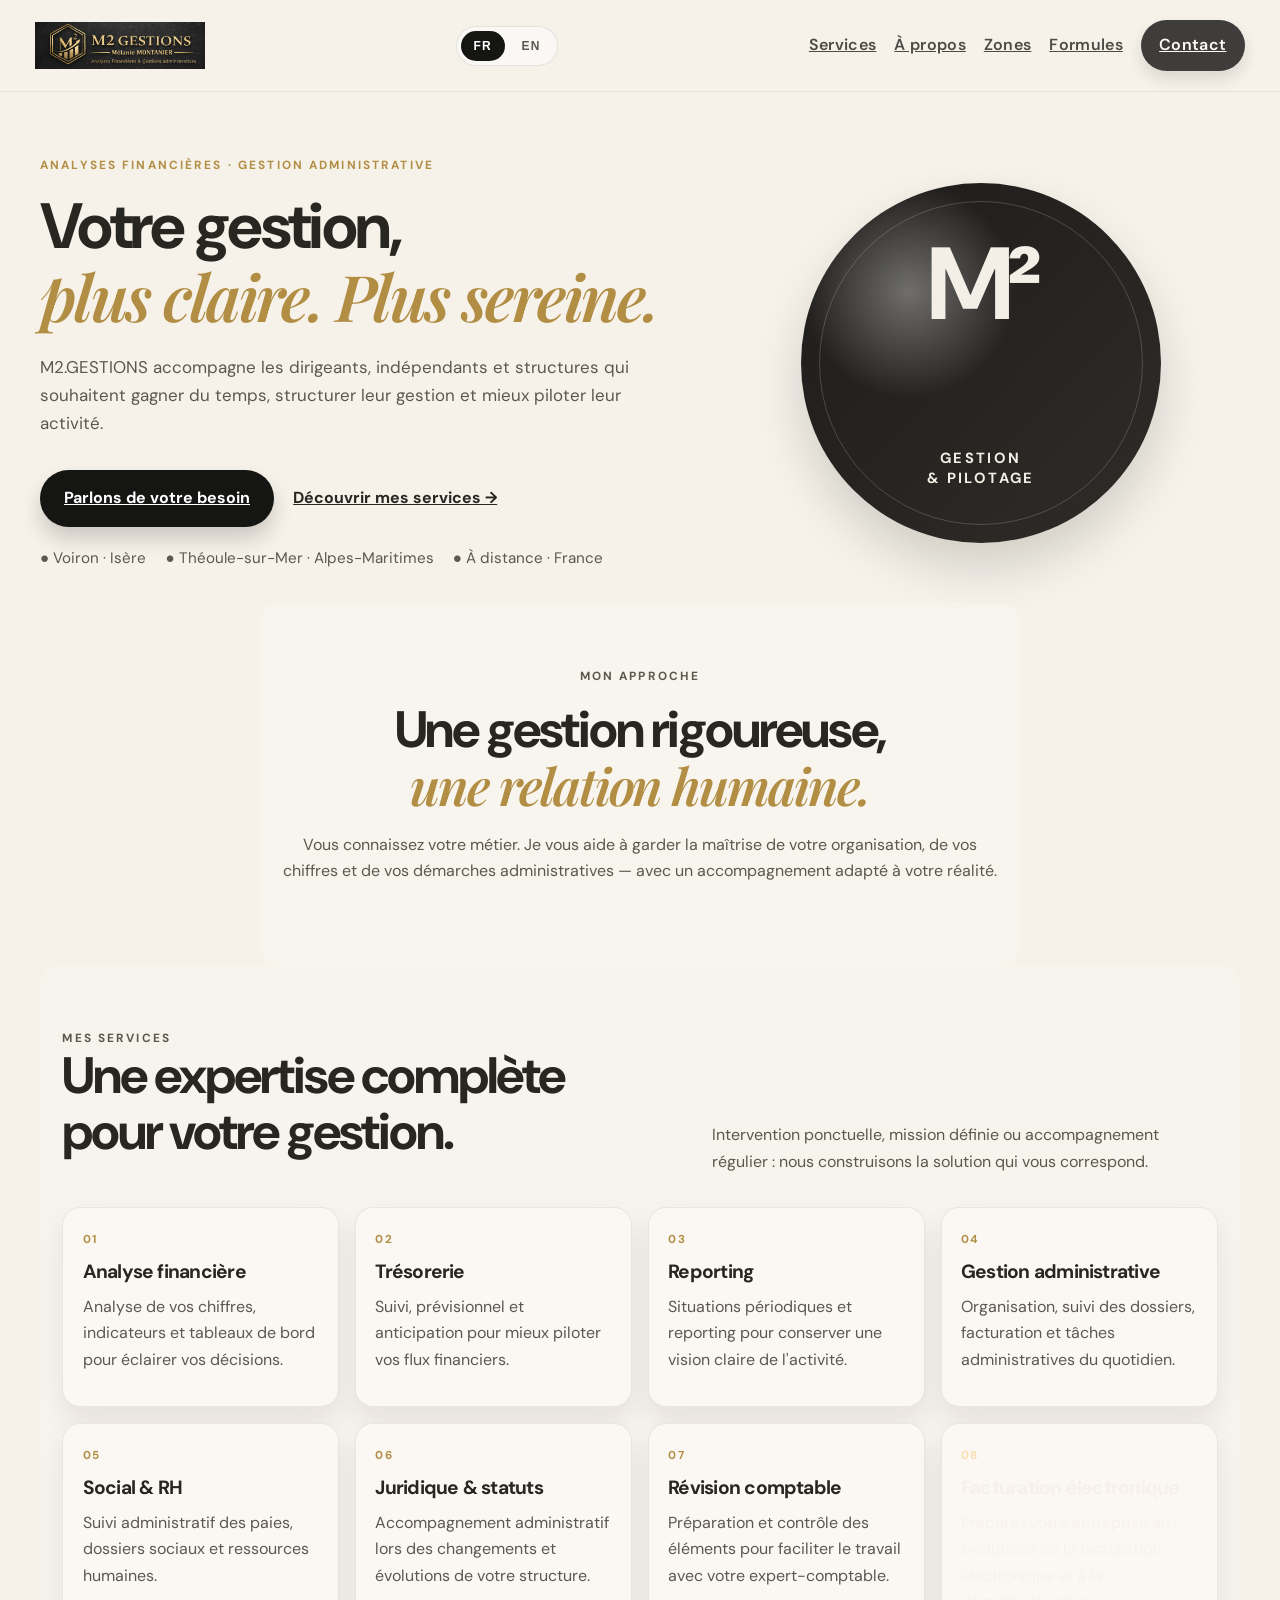
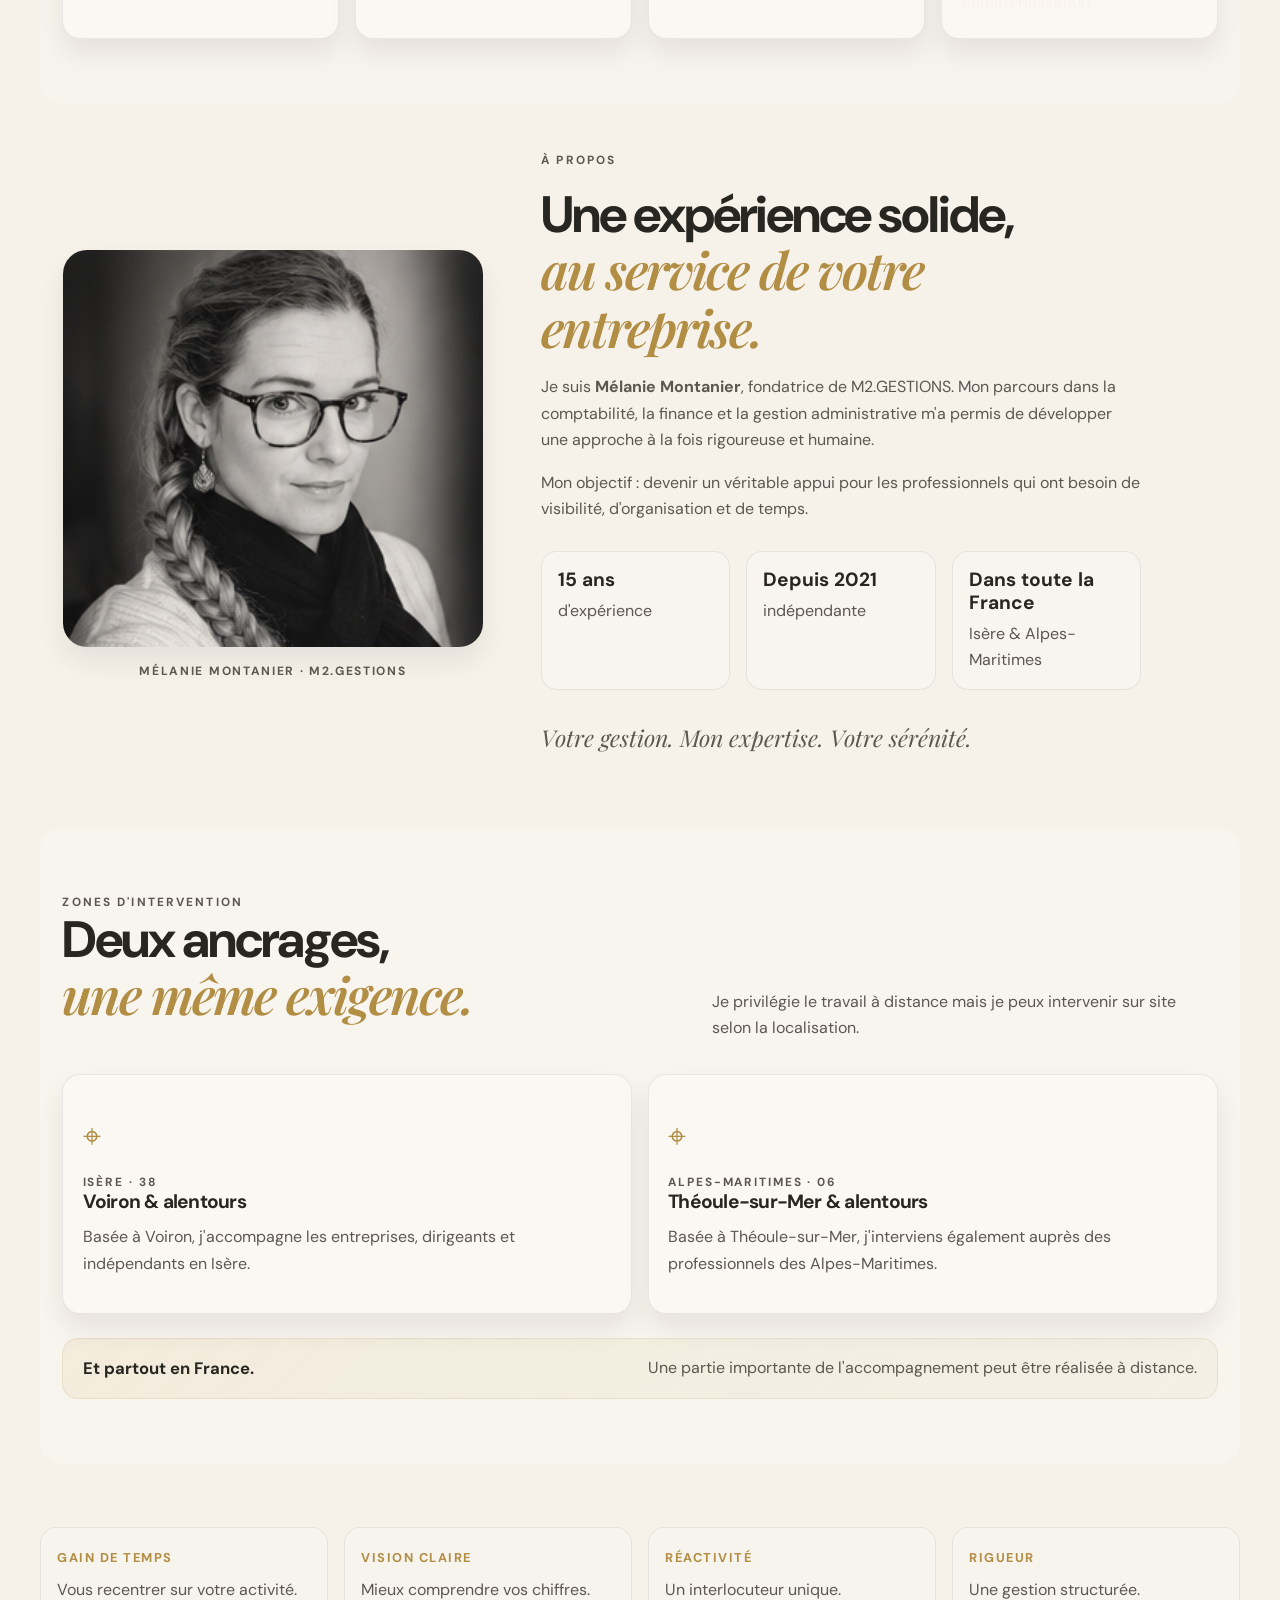
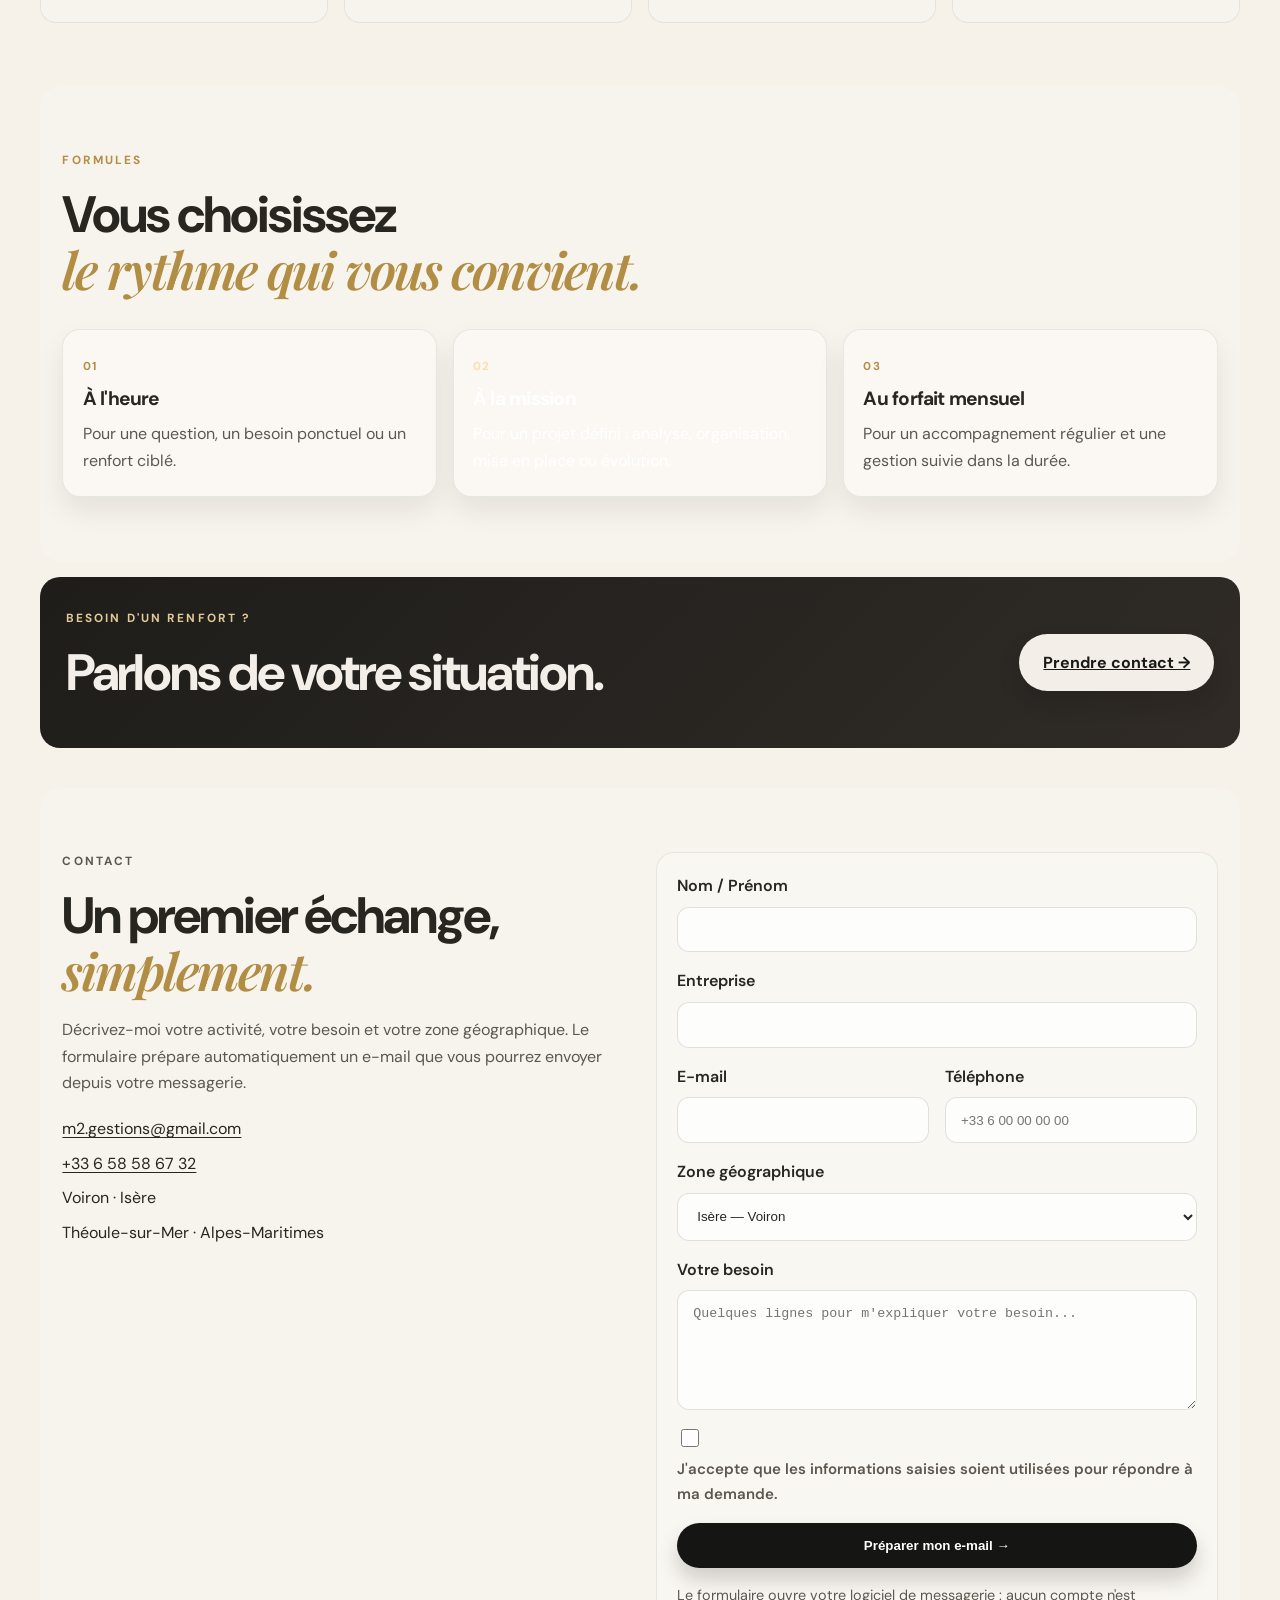
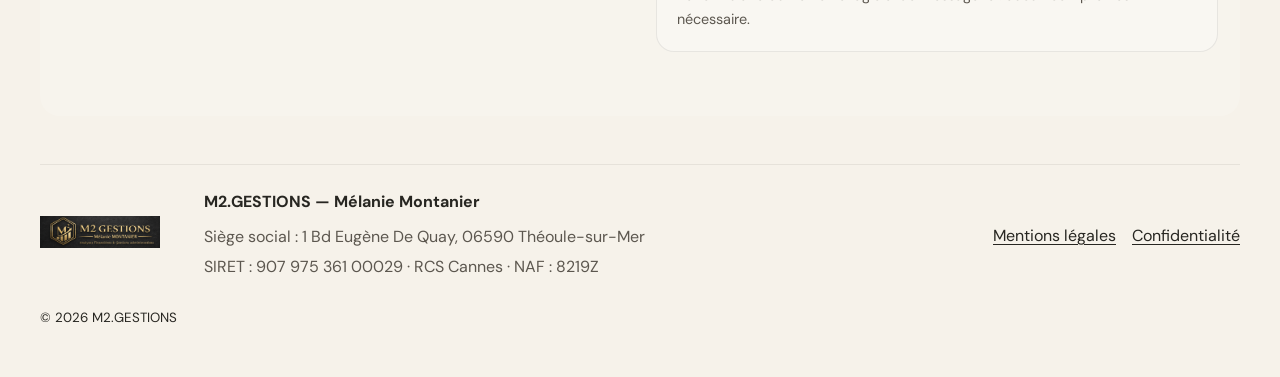
==== commit f72d1c1f: "Restore original design with minimal language selector button" ====
--- a/index.html
+++ b/index.html
@@ -3,7 +3,7 @@
 <head>
   <meta charset="utf-8">
   <meta name="viewport" content="width=device-width, initial-scale=1">
-  <meta name="description" content="M2.GESTIONS — Analyses financières et gestion administrative. Accompagnement en distanciel dans toute la France, possibilité de déplacement en Isère, Voiro...">
+  <meta name="description" content="M2.GESTIONS — Analyses financières et gestion administrative. Accompagnement en distanciel dans toute la France, possibilité de déplacement en Isère, Voiro[...]
   <meta name="google-site-verification" content="eg9DPbPpxyE2agGAKYSzx21Rp4dTUhkqBxFf3kC1nA8">
   <meta name="theme-color" content="#151514">
   <title>M2.GESTIONS | Gestion administrative & financière</title>
@@ -17,69 +17,65 @@
   <a class="brand" href="#accueil" aria-label="M2.GESTIONS — Accueil">
     <img src="logo.png" alt="M2.GESTIONS — Mélanie Montanier">
   </a>
-
-  <div class="header-right">
-    <div class="language-selector" aria-label="Sélecteur de langue">
-      <button class="lang-btn active" type="button" data-lang="fr" aria-label="Français">FR</button>
-      <button class="lang-btn" type="button" data-lang="en" aria-label="English">EN</button>
-    </div>
-    <button class="menu-toggle" aria-label="Ouvrir le menu" aria-expanded="false">☰</button>
-  </div>
-
+  <div class="language-selector">
+    <button class="lang-btn active" data-lang="fr">FR</button>
+    <button class="lang-btn" data-lang="en">EN</button>
+  </div>
+  <button class="menu-toggle" aria-label="Ouvrir le menu" aria-expanded="false">☰</button>
   <nav class="nav">
-    <a href="#services" data-i18n="nav.services">Services</a>
-    <a href="#apropos" data-i18n="nav.about">À propos</a>
-    <a href="#zones" data-i18n="nav.zones">Zones</a>
-    <a href="#formules" data-i18n="nav.formules">Formules</a>
-    <a class="nav-cta" href="#contact" data-i18n="nav.contact">Contact</a>
+    <a href="#services">Services</a>
+    <a href="#apropos">À propos</a>
+    <a href="#zones">Zones</a>
+    <a href="#formules">Formules</a>
+    <a class="nav-cta" href="#contact">Contact</a>
   </nav>
 </header>
 
 <main>
 <section id="accueil" class="hero">
   <div class="hero-copy">
-    <p class="eyebrow" data-i18n="hero.eyebrow">ANALYSES FINANCIÈRES · GESTION ADMINISTRATIVE</p>
-    <h1 data-i18n-html="hero.title">Votre gestion,<br><em>plus claire. Plus sereine.</em></h1>
-    <p class="hero-text" data-i18n="hero.text">M2.GESTIONS accompagne les dirigeants, indépendants et structures qui souhaitent gagner du temps, structurer leur gestion et mieux piloter leur activité.</p>
+    <p class="eyebrow">ANALYSES FINANCIÈRES · GESTION ADMINISTRATIVE</p>
+    <h1>Votre gestion,<br><em>plus claire. Plus sereine.</em></h1>
+    <p class="hero-text">M2.GESTIONS accompagne les dirigeants, indépendants et structures qui souhaitent gagner du temps, structurer leur gestion et mieux piloter leur activité.</p>
     <div class="hero-actions">
-      <a class="btn" href="#contact" data-i18n="hero.cta">Parlons de votre besoin</a>
-      <a class="text-link" href="#services" data-i18n="hero.link">Découvrir mes services →</a>
+      <a class="btn" href="#contact">Parlons de votre besoin</a>
+      <a class="text-link" href="#services">Découvrir mes services →</a>
     </div>
     <div class="hero-locations">
-      <span data-i18n="hero.loc1">● Voiron · Isère</span>
-      <span data-i18n="hero.loc2">● Théoule-sur-Mer · Alpes-Maritimes</span>
-      <span data-i18n="hero.loc3">● À distance · France</span>
+      <span>● Voiron · Isère</span>
+      <span>● Théoule-sur-Mer · Alpes-Maritimes</span>
+      <span>● À distance · France</span>
     </div>
   </div>
   <div class="hero-mark" aria-hidden="true">
-    <div class="circle"><strong>M²</strong><span data-i18n="hero.badge">GESTION<br>&amp; PILOTAGE</span></div>
+    <div class="circle"><strong>M²</strong><span>GESTION<br>&amp; PILOTAGE</span></div>
   </div>
 </section>
 
 <section class="intro section-white">
-  <p class="eyebrow" data-i18n="intro.eyebrow">MON APPROCHE</p>
-  <h2 data-i18n-html="intro.title">Une gestion rigoureuse,<br><em>une relation humaine.</em></h2>
-  <p data-i18n="intro.text">Vous connaissez votre métier. Je vous aide à garder la maîtrise de votre organisation, de vos chiffres et de vos démarches administratives — avec un accompagnement adapté à votre réalité.</p>
+  <p class="eyebrow">MON APPROCHE</p>
+  <h2>Une gestion rigoureuse,<br><em>une relation humaine.</em></h2>
+  <p>Vous connaissez votre métier. Je vous aide à garder la maîtrise de votre organisation, de vos chiffres et de vos démarches administratives — avec un accompagnement adapté à votre réalité.</p>
 </section>
 
 <section id="services" class="section services">
   <div class="section-head">
     <div>
-      <p class="eyebrow" data-i18n="services.eyebrow">MES SERVICES</p>
-      <h2 data-i18n-html="services.title">Une expertise complète<br>pour votre gestion.</h2>
-    </div>
-    <p data-i18n="services.subtitle">Intervention ponctuelle, mission définie ou accompagnement régulier : nous construisons la solution qui vous correspond.</p>
+      <p class="eyebrow">MES SERVICES</p>
+      <h2>Une expertise complète<br>pour votre gestion.</h2>
+    </div>
+    <p>Intervention ponctuelle, mission définie ou accompagnement régulier : nous construisons la solution qui vous correspond.</p>
   </div>
 
   <div class="service-grid">
-    <article><span>01</span><h3 data-i18n="services.item1.title">Analyse financière</h3><p data-i18n="services.item1.text">Analyse de vos chiffres, indicateurs et tableaux de bord pour éclairer vos décisions.</p></article>
-    <article><span>02</span><h3 data-i18n="services.item2.title">Trésorerie</h3><p data-i18n="services.item2.text">Suivi, prévisionnel et anticipation pour mieux piloter vos flux financiers.</p></article>
-    <article><span>03</span><h3 data-i18n="services.item3.title">Reporting</h3><p data-i18n="services.item3.text">Situations périodiques et reporting pour conserver une vision claire de l'activité.</p></article>
-    <article><span>04</span><h3 data-i18n="services.item4.title">Gestion administrative</h3><p data-i18n="services.item4.text">Organisation, suivi des dossiers, facturation et tâches administratives du quotidien.</p></article>
-    <article><span>05</span><h3 data-i18n="services.item5.title">Social &amp; RH</h3><p data-i18n="services.item5.text">Suivi administratif des paies, dossiers sociaux et ressources humaines.</p></article>
-    <article><span>06</span><h3 data-i18n="services.item6.title">Juridique &amp; statuts</h3><p data-i18n="services.item6.text">Accompagnement administratif lors des changements et évolutions de votre structure.</p></article>
-    <article><span>07</span><h3 data-i18n="services.item7.title">Révision comptable</h3><p data-i18n="services.item7.text">Préparation et contrôle des éléments pour faciliter le travail avec votre expert-comptable.</p></article>
-    <article class="dark-card"><span>08</span><h3 data-i18n="services.item8.title">Facturation électronique</h3><p data-i18n="services.item8.text">Préparez votre entreprise aux évolutions de la facturation électronique et à la dématérialisation.</p></article>
+    <article><span>01</span><h3>Analyse financière</h3><p>Analyse de vos chiffres, indicateurs et tableaux de bord pour éclairer vos décisions.</p></article>
+    <article><span>02</span><h3>Trésorerie</h3><p>Suivi, prévisionnel et anticipation pour mieux piloter vos flux financiers.</p></article>
+    <article><span>03</span><h3>Reporting</h3><p>Situations périodiques et reporting pour conserver une vision claire de l'activité.</p></article>
+    <article><span>04</span><h3>Gestion administrative</h3><p>Organisation, suivi des dossiers, facturation et tâches administratives du quotidien.</p></article>
+    <article><span>05</span><h3>Social &amp; RH</h3><p>Suivi administratif des paies, dossiers sociaux et ressources humaines.</p></article>
+    <article><span>06</span><h3>Juridique &amp; statuts</h3><p>Accompagnement administratif lors des changements et évolutions de votre structure.</p></article>
+    <article><span>07</span><h3>Révision comptable</h3><p>Préparation et contrôle des éléments pour faciliter le travail avec votre expert-comptable.</p></article>
+    <article class="dark-card"><span>08</span><h3>Facturation électronique</h3><p>Préparez votre entreprise aux évolutions de la facturation électronique et à la dématérialisation.</p></article>
   </div>
 </section>
 
@@ -89,97 +85,97 @@
     <div class="portrait-caption">MÉLANIE MONTANIER · M2.GESTIONS</div>
   </div>
   <div class="about-copy">
-    <p class="eyebrow" data-i18n="about.eyebrow">À PROPOS</p>
-    <h2 data-i18n-html="about.title">Une expérience solide,<br><em>au service de votre entreprise.</em></h2>
-    <p data-i18n="about.text1">Je suis <strong>Mélanie Montanier</strong>, fondatrice de M2.GESTIONS. Mon parcours dans la comptabilité, la finance et la gestion administrative m'a permis de développer une approche à la fois rigoureuse et humaine.</p>
-    <p data-i18n="about.text2">Mon objectif : devenir un véritable appui pour les professionnels qui ont besoin de visibilité, d'organisation et de temps.</p>
+    <p class="eyebrow">À PROPOS</p>
+    <h2>Une expérience solide,<br><em>au service de votre entreprise.</em></h2>
+    <p>Je suis <strong>Mélanie Montanier</strong>, fondatrice de M2.GESTIONS. Mon parcours dans la comptabilité, la finance et la gestion administrative m'a permis de développer une approche à la fois rigoureuse et humaine.</p>
+    <p>Mon objectif : devenir un véritable appui pour les professionnels qui ont besoin de visibilité, d'organisation et de temps.</p>
     <div class="about-facts">
-      <div><strong data-i18n="about.fact1.number">15 ans</strong><span data-i18n="about.fact1.label">d'expérience</span></div>
-      <div><strong data-i18n="about.fact2.number">Depuis 2021</strong><span data-i18n="about.fact2.label">indépendante</span></div>
-      <div><strong data-i18n="about.fact3.number">Dans toute la France</strong><span data-i18n="about.fact3.label">Isère &amp; Alpes-Maritimes</span></div>
-    </div>
-    <p class="signature" data-i18n="about.signature">Votre gestion. Mon expertise. Votre sérénité.</p>
+      <div><strong>15 ans</strong><span>d'expérience</span></div>
+      <div><strong>Depuis 2021</strong><span>indépendante</span></div>
+      <div><strong>Dans toute la France</strong><span>Isère &amp; Alpes-Maritimes</span></div>
+    </div>
+    <p class="signature">Votre gestion. Mon expertise. Votre sérénité.</p>
   </div>
 </section>
 
 <section id="zones" class="section section-white">
   <div class="section-head">
     <div>
-      <p class="eyebrow" data-i18n="zones.eyebrow">ZONES D'INTERVENTION</p>
-      <h2 data-i18n-html="zones.title">Deux ancrages,<br><em>une même exigence.</em></h2>
-    </div>
-    <p data-i18n="zones.subtitle">Je privilégie le travail à distance mais je peux intervenir sur site selon la localisation.</p>
+      <p class="eyebrow">ZONES D'INTERVENTION</p>
+      <h2>Deux ancrages,<br><em>une même exigence.</em></h2>
+    </div>
+    <p>Je privilégie le travail à distance mais je peux intervenir sur site selon la localisation.</p>
   </div>
   <div class="zone-grid">
     <article class="zone-card">
       <div class="zone-icon">⌖</div>
-      <p class="zone-kicker" data-i18n="zones.card1.kicker">ISÈRE · 38</p>
-      <h3 data-i18n="zones.card1.title">Voiron &amp; alentours</h3>
-      <p data-i18n="zones.card1.text">Basée à Voiron, j'accompagne les entreprises, dirigeants et indépendants en Isère.</p>
+      <p class="zone-kicker">ISÈRE · 38</p>
+      <h3>Voiron &amp; alentours</h3>
+      <p>Basée à Voiron, j'accompagne les entreprises, dirigeants et indépendants en Isère.</p>
     </article>
     <article class="zone-card">
       <div class="zone-icon">⌖</div>
-      <p class="zone-kicker" data-i18n="zones.card2.kicker">ALPES-MARITIMES · 06</p>
-      <h3 data-i18n="zones.card2.title">Théoule-sur-Mer &amp; alentours</h3>
-      <p data-i18n="zones.card2.text">Basée à Théoule-sur-Mer, j'interviens également auprès des professionnels des Alpes-Maritimes.</p>
+      <p class="zone-kicker">ALPES-MARITIMES · 06</p>
+      <h3>Théoule-sur-Mer &amp; alentours</h3>
+      <p>Basée à Théoule-sur-Mer, j'interviens également auprès des professionnels des Alpes-Maritimes.</p>
     </article>
   </div>
-  <div class="remote-bar"><strong data-i18n="zones.remote.bold">Et partout en France.</strong><span data-i18n="zones.remote.text">Une partie importante de l'accompagnement peut être réalisée à distance.</span></div>
+  <div class="remote-bar"><strong>Et partout en France.</strong><span>Une partie importante de l'accompagnement peut être réalisée à distance.</span></div>
 </section>
 
 <section class="reassurance">
-  <div><strong data-i18n="reassurance.item1.title">GAIN DE TEMPS</strong><span data-i18n="reassurance.item1.text">Vous recentrer sur votre activité.</span></div>
-  <div><strong data-i18n="reassurance.item2.title">VISION CLAIRE</strong><span data-i18n="reassurance.item2.text">Mieux comprendre vos chiffres.</span></div>
-  <div><strong data-i18n="reassurance.item3.title">RÉACTIVITÉ</strong><span data-i18n="reassurance.item3.text">Un interlocuteur unique.</span></div>
-  <div><strong data-i18n="reassurance.item4.title">RIGUEUR</strong><span data-i18n="reassurance.item4.text">Une gestion structurée.</span></div>
+  <div><strong>GAIN DE TEMPS</strong><span>Vous recentrer sur votre activité.</span></div>
+  <div><strong>VISION CLAIRE</strong><span>Mieux comprendre vos chiffres.</span></div>
+  <div><strong>RÉACTIVITÉ</strong><span>Un interlocuteur unique.</span></div>
+  <div><strong>RIGUEUR</strong><span>Une gestion structurée.</span></div>
 </section>
 
 <section id="formules" class="section formulas">
-  <p class="eyebrow" data-i18n="formules.eyebrow">FORMULES</p>
-  <h2 data-i18n-html="formules.title">Vous choisissez<br><em>le rythme qui vous convient.</em></h2>
+  <p class="eyebrow">FORMULES</p>
+  <h2>Vous choisissez<br><em>le rythme qui vous convient.</em></h2>
   <div class="formula-grid">
-    <article><span>01</span><h3 data-i18n="formules.item1.title">À l'heure</h3><p data-i18n="formules.item1.text">Pour une question, un besoin ponctuel ou un renfort ciblé.</p></article>
-    <article class="featured"><span>02</span><h3 data-i18n="formules.item2.title">À la mission</h3><p data-i18n="formules.item2.text">Pour un projet défini : analyse, organisation, mise en place ou évolution.</p></article>
-    <article><span>03</span><h3 data-i18n="formules.item3.title">Au forfait mensuel</h3><p data-i18n="formules.item3.text">Pour un accompagnement régulier et une gestion suivie dans la durée.</p></article>
+    <article><span>01</span><h3>À l'heure</h3><p>Pour une question, un besoin ponctuel ou un renfort ciblé.</p></article>
+    <article class="featured"><span>02</span><h3>À la mission</h3><p>Pour un projet défini : analyse, organisation, mise en place ou évolution.</p></article>
+    <article><span>03</span><h3>Au forfait mensuel</h3><p>Pour un accompagnement régulier et une gestion suivie dans la durée.</p></article>
   </div>
 </section>
 
 <section class="cta-strip">
-  <div><p class="eyebrow" data-i18n="cta.eyebrow">BESOIN D'UN RENFORT ?</p><h2 data-i18n="cta.title">Parlons de votre situation.</h2></div>
-  <a class="btn btn-light" href="#contact" data-i18n="cta.button">Prendre contact →</a>
+  <div><p class="eyebrow">BESOIN D'UN RENFORT ?</p><h2>Parlons de votre situation.</h2></div>
+  <a class="btn btn-light" href="#contact">Prendre contact →</a>
 </section>
 
 <section id="contact" class="contact section">
   <div>
-    <p class="eyebrow" data-i18n="contact.eyebrow">CONTACT</p>
-    <h2 data-i18n-html="contact.title">Un premier échange,<br><em>simplement.</em></h2>
-    <p data-i18n="contact.text">Décrivez-moi votre activité, votre besoin et votre zone géographique. Le formulaire prépare automatiquement un e-mail que vous pourrez envoyer depuis votre messagerie.</p>
+    <p class="eyebrow">CONTACT</p>
+    <h2>Un premier échange,<br><em>simplement.</em></h2>
+    <p>Décrivez-moi votre activité, votre besoin et votre zone géographique. Le formulaire prépare automatiquement un e-mail que vous pourrez envoyer depuis votre messagerie.</p>
     <div class="contact-details">
       <a href="mailto:m2.gestions@gmail.com">m2.gestions@gmail.com</a>
       <a href="tel:+33658586732">+33 6 58 58 67 32</a>
-      <span data-i18n="contact.city1">Voiron · Isère</span>
-      <span data-i18n="contact.city2">Théoule-sur-Mer · Alpes-Maritimes</span>
+      <span>Voiron · Isère</span>
+      <span>Théoule-sur-Mer · Alpes-Maritimes</span>
     </div>
   </div>
 
   <form id="contact-form" class="contact-form">
-    <label data-i18n="contact.form.name">Nom / Prénom<input name="nom" required autocomplete="name"></label>
-    <label data-i18n="contact.form.company">Entreprise<input name="entreprise" autocomplete="organization"></label>
+    <label>Nom / Prénom<input name="nom" required autocomplete="name"></label>
+    <label>Entreprise<input name="entreprise" autocomplete="organization"></label>
     <div class="two-cols">
-      <label data-i18n="contact.form.email">E-mail<input type="email" name="email" required autocomplete="email"></label>
-      <label data-i18n="contact.form.phone">Téléphone<input type="tel" name="telephone" autocomplete="tel" placeholder="+33 6 00 00 00 00"></label>
-    </div>
-    <label data-i18n="contact.form.zoneLabel">Zone géographique
+      <label>E-mail<input type="email" name="email" required autocomplete="email"></label>
+      <label>Téléphone<input type="tel" name="telephone" autocomplete="tel" placeholder="+33 6 00 00 00 00"></label>
+    </div>
+    <label>Zone géographique
       <select name="zone">
-        <option value="Isère — Voiron" data-i18n="contact.form.zone1">Isère — Voiron</option>
-        <option value="Alpes-Maritimes — Théoule-sur-Mer" data-i18n="contact.form.zone2">Alpes-Maritimes — Théoule-sur-Mer</option>
-        <option value="À distance — France" data-i18n="contact.form.zone3">À distance — France</option>
+        <option value="Isère — Voiron">Isère — Voiron</option>
+        <option value="Alpes-Maritimes — Théoule-sur-Mer">Alpes-Maritimes — Théoule-sur-Mer</option>
+        <option value="À distance — France">À distance — France</option>
       </select>
     </label>
-    <label data-i18n="contact.form.messageLabel">Votre besoin<textarea name="message" rows="5" required placeholder="Quelques lignes pour m'expliquer votre besoin..."></textarea></label>
-    <label class="check"><input type="checkbox" required> <span data-i18n="contact.form.checkbox">J'accepte que les informations saisies soient utilisées pour répondre à ma demande.</span></label>
-    <button class="btn" type="submit" data-i18n="contact.form.submit">Préparer mon e-mail →</button>
-    <p class="form-note" data-i18n="contact.form.note">Le formulaire ouvre votre logiciel de messagerie : aucun compte n'est nécessaire.</p>
+    <label>Votre besoin<textarea name="message" rows="5" required placeholder="Quelques lignes pour m'expliquer votre besoin..."></textarea></label>
+    <label class="check"><input type="checkbox" required> J'accepte que les informations saisies soient utilisées pour répondre à ma demande.</label>
+    <button class="btn" type="submit">Préparer mon e-mail →</button>
+    <p class="form-note">Le formulaire ouvre votre logiciel de messagerie : aucun compte n'est nécessaire.</p>
   </form>
 </section>
 </main>
@@ -188,279 +184,42 @@
   <div class="footer-brand"><img src="logo.png" alt="M2.GESTIONS"></div>
   <div>
     <strong>M2.GESTIONS — Mélanie Montanier</strong>
-    <p data-i18n="footer.address">Siège social : 1 Bd Eugène De Quay, 06590 Théoule-sur-Mer</p>
-    <p data-i18n="footer.siret">SIRET : 907 975 361 00029 · RCS Cannes · NAF : 8219Z</p>
-  </div>
-  <div class="footer-links"><a href="mentions-legales.html" data-i18n="footer.legal">Mentions légales</a><a href="confidentialite.html" data-i18n="footer.privacy">Confidentialité</a></div>
+    <p>Siège social : 1 Bd Eugène De Quay, 06590 Théoule-sur-Mer</p>
+    <p>SIRET : 907 975 361 00029 · RCS Cannes · NAF : 8219Z</p>
+  </div>
+  <div class="footer-links"><a href="mentions-legales.html">Mentions légales</a><a href="confidentialite.html">Confidentialité</a></div>
   <small>© 2026 M2.GESTIONS</small>
 </footer>
 
 <script>
-const translations = {
-  fr: {
-    'nav.services': 'Services',
-    'nav.about': 'À propos',
-    'nav.zones': 'Zones',
-    'nav.formules': 'Formules',
-    'nav.contact': 'Contact',
-    'hero.eyebrow': 'ANALYSES FINANCIÈRES · GESTION ADMINISTRATIVE',
-    'hero.title': 'Votre gestion,<br><em>plus claire. Plus sereine.</em>',
-    'hero.text': 'M2.GESTIONS accompagne les dirigeants, indépendants et structures qui souhaitent gagner du temps, structurer leur gestion et mieux piloter leur activité.',
-    'hero.cta': 'Parlons de votre besoin',
-    'hero.link': 'Découvrir mes services →',
-    'hero.loc1': '● Voiron · Isère',
-    'hero.loc2': '● Théoule-sur-Mer · Alpes-Maritimes',
-    'hero.loc3': '● À distance · France',
-    'hero.badge': 'GESTION<br>&amp; PILOTAGE',
-    'intro.eyebrow': 'MON APPROCHE',
-    'intro.title': 'Une gestion rigoureuse,<br><em>une relation humaine.</em>',
-    'intro.text': 'Vous connaissez votre métier. Je vous aide à garder la maîtrise de votre organisation, de vos chiffres et de vos démarches administratives — avec un accompagnement adapté à votre réalité.',
-    'services.eyebrow': 'MES SERVICES',
-    'services.title': 'Une expertise complète<br>pour votre gestion.',
-    'services.subtitle': 'Intervention ponctuelle, mission définie ou accompagnement régulier : nous construisons la solution qui vous correspond.',
-    'services.item1.title': 'Analyse financière',
-    'services.item1.text': 'Analyse de vos chiffres, indicateurs et tableaux de bord pour éclairer vos décisions.',
-    'services.item2.title': 'Trésorerie',
-    'services.item2.text': 'Suivi, prévisionnel et anticipation pour mieux piloter vos flux financiers.',
-    'services.item3.title': 'Reporting',
-    'services.item3.text': 'Situations périodiques et reporting pour conserver une vision claire de l\'activité.',
-    'services.item4.title': 'Gestion administrative',
-    'services.item4.text': 'Organisation, suivi des dossiers, facturation et tâches administratives du quotidien.',
-    'services.item5.title': 'Social &amp; RH',
-    'services.item5.text': 'Suivi administratif des paies, dossiers sociaux et ressources humaines.',
-    'services.item6.title': 'Juridique &amp; statuts',
-    'services.item6.text': 'Accompagnement administratif lors des changements et évolutions de votre structure.',
-    'services.item7.title': 'Révision comptable',
-    'services.item7.text': 'Préparation et contrôle des éléments pour faciliter le travail avec votre expert-comptable.',
-    'services.item8.title': 'Facturation électronique',
-    'services.item8.text': 'Préparez votre entreprise aux évolutions de la facturation électronique et à la dématérialisation.',
-    'about.eyebrow': 'À PROPOS',
-    'about.title': 'Une expérience solide,<br><em>au service de votre entreprise.</em>',
-    'about.text1': 'Je suis <strong>Mélanie Montanier</strong>, fondatrice de M2.GESTIONS. Mon parcours dans la comptabilité, la finance et la gestion administrative m\'a permis de développer une approche à la fois rigoureuse et humaine.',
-    'about.text2': 'Mon objectif : devenir un véritable appui pour les professionnels qui ont besoin de visibilité, d\'organisation et de temps.',
-    'about.fact1.number': '15 ans',
-    'about.fact1.label': 'd\'expérience',
-    'about.fact2.number': 'Depuis 2021',
-    'about.fact2.label': 'indépendante',
-    'about.fact3.number': 'Dans toute la France',
-    'about.fact3.label': 'Isère &amp; Alpes-Maritimes',
-    'about.signature': 'Votre gestion. Mon expertise. Votre sérénité.',
-    'zones.eyebrow': 'ZONES D\'INTERVENTION',
-    'zones.title': 'Deux ancrages,<br><em>une même exigence.</em>',
-    'zones.subtitle': 'Je privilégie le travail à distance mais je peux intervenir sur site selon la localisation.',
-    'zones.card1.kicker': 'ISÈRE · 38',
-    'zones.card1.title': 'Voiron &amp; alentours',
-    'zones.card1.text': 'Basée à Voiron, j\'accompagne les entreprises, dirigeants et indépendants en Isère.',
-    'zones.card2.kicker': 'ALPES-MARITIMES · 06',
-    'zones.card2.title': 'Théoule-sur-Mer &amp; alentours',
-    'zones.card2.text': 'Basée à Théoule-sur-Mer, j\'interviens également auprès des professionnels des Alpes-Maritimes.',
-    'zones.remote.bold': 'Et partout en France.',
-    'zones.remote.text': 'Une partie importante de l\'accompagnement peut être réalisée à distance.',
-    'reassurance.item1.title': 'GAIN DE TEMPS',
-    'reassurance.item1.text': 'Vous recentrer sur votre activité.',
-    'reassurance.item2.title': 'VISION CLAIRE',
-    'reassurance.item2.text': 'Mieux comprendre vos chiffres.',
-    'reassurance.item3.title': 'RÉACTIVITÉ',
-    'reassurance.item3.text': 'Un interlocuteur unique.',
-    'reassurance.item4.title': 'RIGUEUR',
-    'reassurance.item4.text': 'Une gestion structurée.',
-    'formules.eyebrow': 'FORMULES',
-    'formules.title': 'Vous choisissez<br><em>le rythme qui vous convient.</em>',
-    'formules.item1.title': 'À l\'heure',
-    'formules.item1.text': 'Pour une question, un besoin ponctuel ou un renfort ciblé.',
-    'formules.item2.title': 'À la mission',
-    'formules.item2.text': 'Pour un projet défini : analyse, organisation, mise en place ou évolution.',
-    'formules.item3.title': 'Au forfait mensuel',
-    'formules.item3.text': 'Pour un accompagnement régulier et une gestion suivie dans la durée.',
-    'cta.eyebrow': 'BESOIN D\'UN RENFORT ?',
-    'cta.title': 'Parlons de votre situation.',
-    'cta.button': 'Prendre contact →',
-    'contact.eyebrow': 'CONTACT',
-    'contact.title': 'Un premier échange,<br><em>simplement.</em>',
-    'contact.text': 'Décrivez-moi votre activité, votre besoin et votre zone géographique. Le formulaire prépare automatiquement un e-mail que vous pourrez envoyer depuis votre messagerie.',
-    'contact.city1': 'Voiron · Isère',
-    'contact.city2': 'Théoule-sur-Mer · Alpes-Maritimes',
-    'contact.form.name': 'Nom / Prénom',
-    'contact.form.company': 'Entreprise',
-    'contact.form.email': 'E-mail',
-    'contact.form.phone': 'Téléphone',
-    'contact.form.zoneLabel': 'Zone géographique',
-    'contact.form.zone1': 'Isère — Voiron',
-    'contact.form.zone2': 'Alpes-Maritimes — Théoule-sur-Mer',
-    'contact.form.zone3': 'À distance — France',
-    'contact.form.messageLabel': 'Votre besoin',
-    'contact.form.checkbox': 'J\'accepte que les informations saisies soient utilisées pour répondre à ma demande.',
-    'contact.form.submit': 'Préparer mon e-mail →',
-    'contact.form.note': 'Le formulaire ouvre votre logiciel de messagerie : aucun compte n\'est nécessaire.',
-    'footer.address': 'Siège social : 1 Bd Eugène De Quay, 06590 Théoule-sur-Mer',
-    'footer.siret': 'SIRET : 907 975 361 00029 · RCS Cannes · NAF : 8219Z',
-    'footer.legal': 'Mentions légales',
-    'footer.privacy': 'Confidentialité'
-  },
-  en: {
-    'nav.services': 'Services',
-    'nav.about': 'About',
-    'nav.zones': 'Areas',
-    'nav.formules': 'Pricing',
-    'nav.contact': 'Contact',
-    'hero.eyebrow': 'FINANCIAL ANALYSIS · ADMINISTRATIVE MANAGEMENT',
-    'hero.title': 'Your management,<br><em>clearer. More serene.</em>',
-    'hero.text': 'M2.GESTIONS supports managers, independent professionals and organizations who want to save time, structure their management and better monitor their activities.',
-    'hero.cta': 'Let\'s talk about your needs',
-    'hero.link': 'Discover my services →',
-    'hero.loc1': '● Voiron · Isère',
-    'hero.loc2': '● Théoule-sur-Mer · Alpes-Maritimes',
-    'hero.loc3': '● Remote · France',
-    'hero.badge': 'MANAGEMENT<br>&amp; STEERING',
-    'intro.eyebrow': 'MY APPROACH',
-    'intro.title': 'Rigorous management,<br><em>a human relationship.</em>',
-    'intro.text': 'You know your business. I help you maintain control of your organization, your figures and your administrative procedures — with support tailored to your reality.',
-    'services.eyebrow': 'MY SERVICES',
-    'services.title': 'Complete expertise<br>for your management.',
-    'services.subtitle': 'One-time intervention, defined mission or ongoing support: we build the solution that suits you.',
-    'services.item1.title': 'Financial analysis',
-    'services.item1.text': 'Analysis of your figures, indicators and dashboards to clarify your decisions.',
-    'services.item2.title': 'Cash flow',
-    'services.item2.text': 'Monitoring, forecasting and anticipation to better manage your financial flows.',
-    'services.item3.title': 'Reporting',
-    'services.item3.text': 'Periodic reports and updates to maintain clear visibility of your activities.',
-    'services.item4.title': 'Administrative management',
-    'services.item4.text': 'Organization, file tracking, invoicing and daily administrative tasks.',
-    'services.item5.title': 'Social &amp; HR',
-    'services.item5.text': 'Administrative monitoring of payroll, social and HR matters.',
-    'services.item6.title': 'Legal & structures',
-    'services.item6.text': 'Administrative support during changes and evolution of your organization.',
-    'services.item7.title': 'Accounting review',
-    'services.item7.text': 'Preparation and verification of documents to facilitate work with your accountant.',
-    'services.item8.title': 'Electronic invoicing',
-    'services.item8.text': 'Prepare your business for digital invoicing and paperless operations.',
-    'about.eyebrow': 'ABOUT',
-    'about.title': 'Solid experience,<br><em>at your service.</em>',
-    'about.text1': 'I am <strong>Mélanie Montanier</strong>, founder of M2.GESTIONS. My background in accounting, finance and administrative management has enabled me to develop a rigorous and human approach.',
-    'about.text2': 'My goal: to become a true support for professionals who need visibility, organization and time.',
-    'about.fact1.number': '15 years',
-    'about.fact1.label': 'of experience',
-    'about.fact2.number': 'Since 2021',
-    'about.fact2.label': 'self-employed',
-    'about.fact3.number': 'Across France',
-    'about.fact3.label': 'Isère &amp; Alpes-Maritimes',
-    'about.signature': 'Your management. My expertise. Your serenity.',
-    'zones.eyebrow': 'SERVICE AREAS',
-    'zones.title': 'Two bases,<br><em>the same commitment.</em>',
-    'zones.subtitle': 'I prioritize remote work but can intervene on-site depending on location.',
-    'zones.card1.kicker': 'ISÈRE · 38',
-    'zones.card1.title': 'Voiron &amp; surroundings',
-    'zones.card1.text': 'Based in Voiron, I support businesses, managers and independent professionals in Isère.',
-    'zones.card2.kicker': 'ALPES-MARITIMES · 06',
-    'zones.card2.title': 'Théoule-sur-Mer &amp; surroundings',
-    'zones.card2.text': 'Based in Théoule-sur-Mer, I also work with professionals in the Alpes-Maritimes.',
-    'zones.remote.bold': 'And everywhere in France.',
-    'zones.remote.text': 'A significant part of support can be provided remotely.',
-    'reassurance.item1.title': 'TIME SAVING',
-    'reassurance.item1.text': 'Refocus on your business.',
-    'reassurance.item2.title': 'CLEAR VISION',
-    'reassurance.item2.text': 'Better understand your figures.',
-    'reassurance.item3.title': 'RESPONSIVENESS',
-    'reassurance.item3.text': 'A single contact point.',
-    'reassurance.item4.title': 'RIGOR',
-    'reassurance.item4.text': 'Structured management.',
-    'formules.eyebrow': 'PRICING',
-    'formules.title': 'You choose<br><em>the pace that suits you.</em>',
-    'formules.item1.title': 'Hourly rate',
-    'formules.item1.text': 'For a question, specific need or targeted support.',
-    'formules.item2.title': 'Project-based',
-    'formules.item2.text': 'For a defined project: analysis, organization, implementation or changes.',
-    'formules.item3.title': 'Monthly retainer',
-    'formules.item3.text': 'For ongoing support and regular management over time.',
-    'cta.eyebrow': 'NEED SUPPORT?',
-    'cta.title': 'Let\'s discuss your situation.',
-    'cta.button': 'Get in touch →',
-    'contact.eyebrow': 'CONTACT',
-    'contact.title': 'A first conversation,<br><em>simply.</em>',
-    'contact.text': 'Describe your business, your needs and your geographical area. The form will automatically prepare an email that you can send from your messaging app.',
-    'contact.city1': 'Voiron · Isère',
-    'contact.city2': 'Théoule-sur-Mer · Alpes-Maritimes',
-    'contact.form.name': 'Name / First name',
-    'contact.form.company': 'Company',
-    'contact.form.email': 'Email',
-    'contact.form.phone': 'Phone',
-    'contact.form.zoneLabel': 'Service area',
-    'contact.form.zone1': 'Isère — Voiron',
-    'contact.form.zone2': 'Alpes-Maritimes — Théoule-sur-Mer',
-    'contact.form.zone3': 'Remote — France',
-    'contact.form.messageLabel': 'Your needs',
-    'contact.form.checkbox': 'I agree that the information provided is used to respond to my request.',
-    'contact.form.submit': 'Prepare my email →',
-    'contact.form.note': 'The form opens your email client: no account needed.',
-    'footer.address': 'Headquarters: 1 Bd Eugène De Quay, 06590 Théoule-sur-Mer',
-    'footer.siret': 'SIRET: 907 975 361 00029 · RCS Cannes · NAF: 8219Z',
-    'footer.legal': 'Legal notices',
-    'footer.privacy': 'Privacy'
-  }
-};
-
 const menu = document.querySelector('.menu-toggle');
 const nav = document.querySelector('.nav');
-
 menu.addEventListener('click', () => {
   const open = nav.classList.toggle('open');
   menu.setAttribute('aria-expanded', open ? 'true' : 'false');
 });
-
 document.querySelectorAll('.nav a').forEach(a => a.addEventListener('click', () => {
   nav.classList.remove('open');
-  menu.setAttribute('aria-expanded', 'false');
+  menu.setAttribute('aria-expanded','false');
 }));
-
-function applyLanguage(lang) {
-  const selected = translations[lang] || translations.fr;
-  document.documentElement.lang = lang;
-
-  document.querySelectorAll('[data-i18n]').forEach(el => {
-    const key = el.getAttribute('data-i18n');
-    if (selected[key]) {
-      el.textContent = selected[key];
-    }
-  });
-
-  document.querySelectorAll('[data-i18n-html]').forEach(el => {
-    const key = el.getAttribute('data-i18n-html');
-    if (selected[key]) {
-      el.innerHTML = selected[key];
-    }
-  });
-
-  document.querySelectorAll('.lang-btn').forEach(btn => {
-    btn.classList.toggle('active', btn.dataset.lang === lang);
-  });
-
-  localStorage.setItem('site-lang', lang);
-
-  const contactForm = document.getElementById('contact-form');
-  if (contactForm) {
-    const formMessage = contactForm.querySelector('textarea');
-    if (formMessage) {
-      formMessage.setAttribute('placeholder', lang === 'en' ? 'A few lines to explain your needs...' : 'Quelques lignes pour m\'expliquer votre besoin...');
-    }
-  }
-}
-
-document.querySelectorAll('.lang-btn').forEach(btn => {
-  btn.addEventListener('click', () => applyLanguage(btn.dataset.lang));
-});
-
-const savedLang = localStorage.getItem('site-lang') || 'fr';
-applyLanguage(savedLang);
 
 document.getElementById('contact-form').addEventListener('submit', function(e) {
   e.preventDefault();
   const data = new FormData(this);
-  const lang = document.documentElement.lang || 'fr';
-  const subject = encodeURIComponent(lang === 'en' ? 'Contact — M2.GESTIONS' : 'Prise de contact — M2.GESTIONS');
+  const subject = encodeURIComponent('Prise de contact — M2.GESTIONS');
   const body = encodeURIComponent(
-    lang === 'en'
-      ? `Hello Mélanie,\n\nName / First name: ${data.get('nom')}\nCompany: ${data.get('entreprise') || 'Not specified'}\nEmail: ${data.get('email')}\nPhone: ${data.get('telephone') || 'Not specified'}\nArea: ${data.get('zone')}\n\nNeeds:\n${data.get('message')}\n\nSent from the M2.GESTIONS website.`
-      : `Bonjour Mélanie,\n\nNom / Prénom : ${data.get('nom')}\nEntreprise : ${data.get('entreprise') || 'Non renseignée'}\nE-mail : ${data.get('email')}\nTéléphone : ${data.get('telephone') || 'Non renseigné'}\nZone : ${data.get('zone')}\n\nBesoin :\n${data.get('message')}\n\nEnvoyé depuis le site M2.GESTIONS.`
+`Bonjour Mélanie,
+
+Nom / Prénom : ${data.get('nom')}
+Entreprise : ${data.get('entreprise') || 'Non renseignée'}
+E-mail : ${data.get('email')}
+Téléphone : ${data.get('telephone') || 'Non renseigné'}
+Zone : ${data.get('zone')}
+
+Besoin :
+${data.get('message')}
+
+Envoyé depuis le site M2.GESTIONS.`
   );
   window.location.href = `mailto:m2.gestions@gmail.com?subject=${subject}&body=${body}`;
 });
--- a/style.css
+++ b/style.css
@@ -1 +1 @@
-*{box-sizing:border-box}html{scroll-behavior:smooth}body{margin:0;background:#f6f2ea;color:#272621;font-family:"DM Sans",Arial,sans-serif;line-height:1.65}a{color:inherit}.site-header{height:92px;background:#151514;color:#fff;display:flex;align-items:center;justify-content:space-between;padding:0 6vw;position:sticky;top:0;z-index:50;box-shadow:0 2px 18px #0002}.brand{height:70px;display:block}.brand img{height:100%;width:auto;display:block}.nav{display:flex;align-items:center;gap:25px}.nav a{color:#eee;text-decoration:none;font-size:12px}.nav-cta{border:1px solid #c7a35f;padding:10px 18px}.menu-toggle{display:none;background:transparent;border:0;color:#fff;font-size:28px}.hero{min-height:690px;background:#151514;color:#fff;padding:90px 8vw 95px;display:grid;grid-template-columns:1.35fr .65fr;align-items:center;gap:50px;position:relative;overflow:hidden}.hero:after{content:"";position:absolute;width:720px;height:720px;border:1px solid #39362f;border-radius:50%;right:-300px;top:-240px}.hero-copy{position:relative;z-index:2}.eyebrow{font-size:10px;letter-spacing:2.5px;font-weight:700;color:#c7a35f;margin:0 0 18px}.hero h1{font-family:"Playfair Display",Georgia,serif;font-weight:500;font-size:clamp(48px,6vw,78px);line-height:1.04;letter-spacing:-2px;margin:0 0 28px;max-width:850px}.hero h1 em,h2 em{color:#c7a35f;font-style:italic}.hero-text{max-width:650px;color:#c7c4bc;font-size:16px}.hero-actions{display:flex;gap:28px;align-items:center;margin-top:36px}.btn{display:inline-block;background:#c7a35f;color:#151514;text-decoration:none;border:0;padding:14px 23px;font:700 13px "DM Sans",sans-serif;cursor:pointer}.text-link{color:#fff;text-decoration:none;border-bottom:1px solid #c7a35f;font-size:13px;padding-bottom:4px}.hero-locations{display:flex;flex-wrap:wrap;gap:10px 25px;margin-top:40px;color:#a9a69f;font-size:11px}.hero-locations span::first-letter{color:#c7a35f}.hero-mark{position:relative;z-index:2;display:grid;place-items:center}.circle{width:270px;height:270px;border:1px solid #675a43;border-radius:50%;display:flex;flex-direction:column;justify-content:center;align-items:center}.circle:before{content:"";position:absolute;width:225px;height:225px;border:1px solid #c7a35f;border-radius:50%}.circle strong{font-family:"Playfair Display";font-size:82px;color:#c7a35f;line-height:1;z-index:1}.circle span{font-size:9px;letter-spacing:2px;text-align:center;margin-top:12px;z-index:1}.section{padding:100px 8vw}.section-white{background:#fff;padding:100px 8vw}.intro{text-align:center;padding-left:14vw;padding-right:14vw}.intro h2,.section-head h2,.about h2,.formulas h2,.contact h2,.cta-strip h2{font-family:"Playfair Display",Georgia,serif;font-weight:500;font-size:clamp(35px,4vw,55px);line-height:1.1;letter-spacing:-1px;margin:0 0 25px}.intro>p:last-child{max-width:690px;margin:auto;color:#77736b}.section-head{display:flex;justify-content:space-between;align-items:end;gap:50px;margin-bottom:45px}.section-head>p{max-width:310px;color:#77736b;font-size:14px}.service-grid{display:grid;grid-template-columns:repeat(4,1fr);gap:1px;background:#ded8ca;border:1px solid #ded8ca}.service-grid article{background:#f6f2ea;padding:30px;min-height:245px}.service-grid article>span,.formula-grid article>span{color:#c7a35f;font-size:11px;letter-spacing:2px}.service-grid h3{font-family:"Playfair Display";font-size:22px;line-height:1.2;font-weight:500;margin:30px 0 10px}.service-grid p{color:#77736b;font-size:13px;margin:0}.service-grid .dark-card{background:#151514;color:#fff}.service-grid .dark-card p{color:#bbb7ae}.about{background:#151514;color:#fff;padding:100px 8vw;display:grid;grid-template-columns:.75fr 1.25fr;gap:75px;align-items:center}.portrait-wrap{border:1px solid #5d523e;position:relative;background:#111}.portrait{width:100%;height:570px;display:block;object-fit:cover;object-position:center 20%;filter:grayscale(100%);}.portrait-caption{position:absolute;bottom:0;left:0;right:0;padding:12px 15px;background:#151514d9;color:#c7a35f;font-size:9px;letter-spacing:2px}.about-copy>p:not(.eyebrow){color:#c7c4bc;max-width:690px}.about-copy strong{color:#fff}.about-facts{display:flex;gap:35px;border-left:1px solid #c7a35f;padding-left:20px;margin-top:35px}.about-facts div{display:flex;flex-direction:column}.about-facts strong{font-family:"Playfair Display";font-size:19px}.about-facts span{font-size:11px;color:#aaa69e}.signature{font-family:"Playfair Display";font-style:italic;color:#c7a35f;font-size:24px;margin-top:30px}.zone-grid{display:grid;grid-template-columns:1fr 1fr;gap:20px}.zone-card{background:#f6f2ea;border:1px solid #ded8ca;padding:40px}.zone-icon{font-size:30px;color:#c7a35f}.zone-kicker{font-size:10px;letter-spacing:2px;font-weight:700;color:#c7a35f}.zone-card h3{font-family:"Playfair Display";font-size:30px;font-weight:500;margin:15px 0 8px}.zone-card p:last-child{font-size:14px;color:#77736b}.remote-bar{margin-top:20px;background:#151514;color:#fff;padding:22px 25px;display:flex;gap:18px;align-items:center}.remote-bar strong{color:#c7a35f}.remote-bar span{font-size:13px;color:#c4c0b8}.reassurance{background:#c7a35f;padding:45px 8vw;display:grid;grid-template-columns:repeat(4,1fr);gap:30px}.reassurance div{display:flex;flex-direction:column}.reassurance strong{font-family:"Playfair Display";font-size:19px}.reassurance span{font-size:11px;color:#4f432f}.formulas{background:#fff}.formula-grid{display:grid;grid-template-columns:repeat(3,1fr);gap:20px;margin-top:45px}.formula-grid article{border:1px solid #ded8ca;padding:35px;min-height:220px}.formula-grid .featured{background:#151514;color:#fff;border-color:#151514}.formula-grid h3{font-family:"Playfair Display";font-size:28px;font-weight:500;margin:30px 0 10px}.formula-grid p{font-size:14px;color:#77736b}.formula-grid .featured p{color:#bbb7ae}.cta-strip{background:#22211e;color:#fff;padding:55px 8vw;display:flex;align-items:center;justify-content:space-between;gap:30px}.cta-strip h2{font-size:34px;margin:0}.btn-light{background:#fff;color:#151514}.contact{display:grid;grid-template-columns:1fr 1fr;gap:80px;align-items:start}.contact>div>p:not(.eyebrow){max-width:560px;color:#77736b}.contact-details{display:flex;flex-direction:column;gap:8px;margin-top:30px;font-size:13px}.contact-details a{font-family:"Playfair Display";font-size:25px;text-decoration:none}.contact-form{background:#151514;color:#fff;padding:40px}.contact-form label{display:flex;flex-direction:column;gap:7px;font-size:11px;color:#c7a35f;margin-bottom:17px;letter-spacing:.3px}.contact-form input,.contact-form select,.contact-form textarea{font:400 14px "DM Sans",sans-serif;background:#fff;color:#272621;border:0;padding:12px 13px;outline:none}.contact-form textarea{resize:vertical}.two-cols{display:grid;grid-template-columns:1fr 1fr;gap:15px}.check{display:grid!important;grid-template-columns:18px 1fr;gap:8px!important;align-items:start;font-size:10px!important;color:#aaa!important;line-height:1.4}.check input{width:15px;height:15px;margin:0}.contact-form .btn{margin-top:3px}.form-note{font-size:10px;color:#999;margin:14px 0 0}.footer{background:#0d0d0c;color:#aaa;padding:32px 6vw;display:grid;grid-template-columns:1.2fr 2fr 1fr auto;gap:30px;align-items:center;font-size:10px}.footer-brand img{width:220px;max-width:100%}.footer p{margin:2px 0}.footer strong{color:#ddd}.footer-links{display:flex;flex-direction:column;gap:5px}.footer-links a{color:#aaa;text-decoration:none}.footer-links a:hover{color:#c7a35f}.footer small{white-space:nowrap}@media(max-width:1000px){.nav{gap:14px}.service-grid{grid-template-columns:repeat(2,1fr)}.hero{grid-template-columns:1fr}.hero-mark{display:none}.about{grid-template-columns:1fr}.portrait{height:500px}.reassurance{grid-template-columns:repeat(2,1fr)}.footer{grid-template-columns:1fr 1fr}}@media(max-width:720px){.site-header{height:76px;padding:0 6vw}.brand{height:58px}.menu-toggle{display:block}.nav{display:none;position:absolute;top:76px;left:0;right:0;background:#151514;padding:24px 6vw;flex-direction:column;align-items:flex-start;box-shadow:0 10px 20px #0003}.nav.open{display:flex}.hero{padding:70px 8vw;min-height:650px}.hero h1{font-size:48px}.hero-actions{flex-direction:column;align-items:flex-start;gap:20px}.intro,.section,.section-white{padding:75px 8vw}.section-head{display:block}.section-head>p{margin-top:20px}.service-grid,.zone-grid,.formula-grid,.reassurance{grid-template-columns:1fr}.service-grid article{min-height:auto}.about{padding:75px 8vw}.portrait{height:430px}.about-facts{flex-direction:column;gap:14px}.remote-bar{display:block}.remote-bar span{display:block;margin-top:6px}.cta-strip{display:block;padding:55px 8vw}.cta-strip .btn{margin-top:22px}.contact{display:block}.contact-form{margin-top:35px;padding:28px 22px}.two-cols{grid-template-columns:1fr}.footer{display:block;padding:30px 8vw}.footer-brand{margin-bottom:20px}.footer-links{margin-top:20px}.footer small{display:block;margin-top:20px}}
+*{box-sizing:border-box}html{scroll-behavior:smooth}body{margin:0;background:#f6f2ea;color:#272621;font-family:"DM Sans",Arial,sans-serif;line-height:1.65}a{color:inherit}.site-header{height:92px;background:rgba(246,242,234,.95);backdrop-filter:blur(14px);-webkit-backdrop-filter:blur(14px);border-bottom:1px solid rgba(39,38,33,.08);position:sticky;top:0;z-index:20;display:flex;align-items:center;justify-content:space-between;padding:0 clamp(1rem, 3vw, 2.2rem);gap:1.5rem}.brand{display:inline-flex;align-items:center;min-width:130px}.brand img{width:170px;height:auto}.header-right{display:flex;align-items:center;gap:1rem;margin-left:auto}.language-selector{display:inline-flex;align-items:center;gap:4px;background:rgba(255,255,255,.5);border:1px solid rgba(39,38,33,.1);border-radius:999px;padding:4px}.lang-btn{appearance:none;border:0;background:transparent;color:#5c574f;font-size:.75rem;font-weight:700;letter-spacing:.1em;text-transform:uppercase;padding:.5rem .8rem;border-radius:999px;cursor:pointer;transition:all .2s ease}.lang-btn:hover{color:#272621}.lang-btn.active{background:#151514;color:#fff}.menu-toggle{display:none;border:1px solid rgba(39,38,33,.1);background:0;color:#272621;font-size:1.5rem;width:44px;height:44px;border-radius:8px;cursor:pointer}.nav{display:flex;align-items:center;gap:clamp(.8rem, 1.4vw, 1.6rem);font-weight:600;letter-spacing:.02em}.nav a{opacity:.82;transition:opacity .2s ease}.nav a:hover{opacity:1}.nav-cta{background:#151514;color:#fff;padding:.8rem 1.15rem;border-radius:999px;box-shadow:0 8px 16px rgba(21,17,14,.15)}main{width:min(1200px, calc(100% - 2rem));margin:0 auto}.hero{display:grid;grid-template-columns:1.1fr .9fr;align-items:center;gap:3rem;padding:clamp(2rem, 5vw, 4.5rem) 0 2rem}.hero-copy{max-width:660px}.eyebrow{margin:0 0 1rem;font-size:.74rem;letter-spacing:.18em;font-weight:700;color:#b28d44}h1,h2,h3{margin:0;line-height:1.08;letter-spacing:-.04em;font-weight:700}h1{font-size:clamp(2.6rem, 5vw, 4.8rem);margin-bottom:1.2rem}h1 em,h2 em{font-family:"Playfair Display",Georgia,serif;font-style:italic;font-weight:600;color:#b28d44}.hero-text{font-size:1.06rem;max-width:60ch;color:#5c574f;margin:0 0 2rem}.hero-actions{display:flex;align-items:center;flex-wrap:wrap;gap:1rem 1.2rem;margin-bottom:1.2rem}.btn{display:inline-flex;align-items:center;justify-content:center;border:0;border-radius:999px;background:#151514;color:#fff;padding:.95rem 1.5rem;font-weight:700;box-shadow:0 12px 20px rgba(21,17,14,.18);transition:transform .2s ease, box-shadow .2s ease}.btn:hover{transform:translateY(-1px);box-shadow:0 14px 26px rgba(21,17,14,.22)}.text-link{font-weight:700;color:#272621}.hero-locations{display:flex;flex-wrap:wrap;gap:.7rem 1.2rem;color:#5c574f;font-size:.95rem}.hero-mark{display:flex;justify-content:center;align-items:center;min-height:400px}.circle{position:relative;width:min(100%, 360px);aspect-ratio:1;border-radius:50%;display:grid;place-items:center;background:radial-gradient(circle at 30% 30%, rgba(255,255,255,.35), rgba(255,255,255,0) 30%), linear-gradient(135deg, #1d1c1a 0%, #2f2c28 100%);color:#f4efe6;box-shadow:0 24px 48px rgba(27,24,20,.16);overflow:hidden}.circle::before{content:"";position:absolute;inset:18px;border-radius:50%;border:1px solid rgba(255,255,255,.18)}.circle strong{display:block;font-size:clamp(3.8rem, 8vw, 6.8rem);letter-spacing:-.08em;line-height:.9}.circle span{display:block;text-align:center;font-size:.92rem;letter-spacing:.16em;line-height:1.4;font-weight:700;margin-top:.5rem}.section,.intro,.reassurance,.cta-strip,.contact{padding:clamp(2.5rem, 5vw, 5rem) 0}.intro{text-align:center;max-width:760px;margin:0 auto}.intro h2,.section-head h2,.formulas h2,.cta-strip h2,.contact h2,.about h2{font-size:clamp(2rem, 4vw, 3.2rem);margin-bottom:1rem}.intro p,.section-head p,.about-copy p,.contact p,.zone-card p,.service-grid p,.formula-grid p{color:#5c574f}.services,.formulas,.contact{background:rgba(255,255,255,.15);border-radius:20px;padding-left:clamp(1rem, 2vw, 1.4rem);padding-right:clamp(1rem, 2vw, 1.4rem)}.section-head{display:flex;justify-content:space-between;gap:2rem;align-items:end;margin-bottom:2rem}.section-head p{max-width:46ch;margin:0}.service-grid,.formula-grid,.zone-grid{display:grid;grid-template-columns:repeat(4, minmax(0, 1fr));gap:1rem}.service-grid article,.formula-grid article,.zone-card{background:#fbf8f4;border:1px solid rgba(21,18,15,.08);border-radius:18px;padding:1.4rem 1.2rem;box-shadow:0 14px 28px rgba(21,17,14,.08)}.service-grid article{display:flex;flex-direction:column;min-height:200px}.service-grid span,.formula-grid span{display:inline-block;font-size:.72rem;font-weight:700;color:#b28d44;letter-spacing:.12em;margin-bottom:.8rem}.service-grid h3,.formula-grid h3,.zone-card h3{margin-bottom:.7rem;font-size:clamp(1.1rem, 1.5vw, 1.5rem)}.service-grid p,.formula-grid p,.zone-card p{margin:0;color:#5c574f}.dark-card{background:#151514;color:#f6f0e8}.dark-card p{color:rgba(246,240,232,.8)}.dark-card span{color:rgba(247,220,166,.9)}.about{display:grid;grid-template-columns:.8fr 1.2fr;gap:2.2rem;align-items:center;padding:3rem 0}.portrait-wrap{position:relative;display:grid;place-items:center}.portrait{width:min(100%, 420px);border-radius:24px;box-shadow:0 14px 28px rgba(21,17,14,.08)}.portrait-caption{margin-top:.9rem;font-size:.75rem;letter-spacing:.14em;font-weight:700;color:#5c574f;text-align:center}.about-copy{max-width:600px}.about-facts{display:grid;grid-template-columns:repeat(3, minmax(0, 1fr));gap:1rem;margin:1.8rem 0}.about-facts div{background:rgba(255,255,255,.25);border:1px solid rgba(21,18,15,.08);border-radius:16px;padding:1rem}.about-facts strong{display:block;margin-bottom:.4rem;font-size:1.2rem;line-height:1.2}.about-facts span{color:#5c574f}.signature{font-family:"Playfair Display",Georgia,serif;font-style:italic;font-size:1.45rem;color:#272621}.section-white{background:rgba(255,255,255,.2);border-radius:20px;padding-left:clamp(1rem, 2vw, 1.4rem);padding-right:clamp(1rem, 2vw, 1.4rem)}.zone-grid{grid-template-columns:repeat(2, minmax(0, 1fr));margin-top:1.8rem}.zone-card{min-height:240px;display:flex;flex-direction:column;justify-content:center}.zone-icon{font-size:2rem;color:#b28d44;margin-bottom:.6rem}.zone-kicker{font-size:.74rem;letter-spacing:.16em;font-weight:700;color:#b28d44}.remote-bar{display:flex;justify-content:space-between;gap:1rem;align-items:center;margin-top:1.5rem;padding:1rem 1.2rem;border-radius:16px;background:linear-gradient(135deg, rgba(215,183,120,.15), rgba(178,141,68,.05));border:1px solid rgba(178,141,68,.15);color:#272621}.remote-bar strong{font-size:1.04rem}.remote-bar span{color:#5c574f}.reassurance{display:grid;grid-template-columns:repeat(4, minmax(0, 1fr));gap:1rem}.reassurance>div{background:rgba(255,255,255,.2);border:1px solid rgba(21,18,15,.08);border-radius:16px;padding:1.2rem 1rem}.reassurance strong{display:block;font-size:.8rem;letter-spacing:.12em;margin-bottom:.5rem;color:#b28d44}.reassurance span{color:#5c574f}.formula-grid{grid-template-columns:repeat(3, minmax(0, 1fr));margin-top:1.8rem}.featured{background:#151514;color:#fff;border-color:rgba(255,255,255,.04)}.featured p,.featured h3,.featured span{color:#fff}.featured span{color:rgba(247,220,166,.9)}.cta-strip{display:flex;justify-content:space-between;align-items:center;gap:1.5rem;background:linear-gradient(135deg, #1e1d1a 0%, #302b27 100%);color:#f3eee7;border-radius:20px;padding:2rem clamp(1rem, 2vw, 2rem);margin:1rem 0 2.5rem}.cta-strip .eyebrow{color:rgba(247,220,166,.9)}.cta-strip h2{color:#f3eee7}.btn-light{background:#f3eee7;color:#1a1a18}.contact{display:grid;grid-template-columns:1fr 1fr;gap:2rem;margin-bottom:3rem}.contact-details{display:flex;flex-direction:column;gap:.5rem;margin-top:1.25rem;color:#272621}.contact-details a{color:#272621;text-decoration:underline;text-decoration-thickness:1px;text-underline-offset:.2em}.contact-form{display:grid;gap:1rem;background:rgba(255,255,255,.3);border:1px solid rgba(21,18,15,.08);padding:1.25rem;border-radius:18px}.contact-form label{display:grid;gap:.45rem;font-weight:600}.contact-form input,.contact-form select,.contact-form textarea{width:100%;border:1px solid rgba(21,18,15,.12);background:rgba(255,255,255,.7);border-radius:12px;padding:.9rem .95rem;color:#272621}.contact-form textarea{resize:vertical;min-height:120px}.two-cols{display:grid;grid-template-columns:repeat(2, minmax(0, 1fr));gap:1rem}.check{display:flex;align-items:center;gap:.7rem;font-size:.94rem;color:#5c574f}.check input{width:1.1rem;height:1.1rem}.form-note{margin:0;color:#5c574f;font-size:.9rem}.footer{display:grid;grid-template-columns:140px 1fr auto;gap:1.5rem;align-items:center;width:min(1200px, calc(100% - 2rem));margin:0 auto 3rem;padding-top:1.5rem;border-top:1px solid rgba(39,38,33,.08);color:#272621}.footer-brand img{width:120px}.footer strong{display:inline-block;margin-bottom:.35rem}.footer p{margin:.18rem 0;color:#5c574f}.footer-links{display:flex;gap:1rem;flex-wrap:wrap;justify-content:flex-end}.footer-links a{color:#272621;text-decoration:underline;text-decoration-thickness:1px;text-underline-offset:.2em}@media (max-width: 980px){.site-header{flex-wrap:wrap;height:auto;padding-top:.8rem;padding-bottom:.8rem;justify-content:flex-start}.nav{width:100%;display:none;flex-direction:column;align-items:flex-start;padding:1rem 0 .5rem;gap:1rem}.nav.open{display:flex}.menu-toggle{display:inline-flex;align-items:center;justify-content:center;order:3;margin-left:auto}.header-right{margin-left:0;order:2}.hero,.about,.contact,.footer{grid-template-columns:1fr}.hero{padding-top:2rem}.service-grid,.formula-grid,.reassurance{grid-template-columns:repeat(2, minmax(0, 1fr))}.section-head,.cta-strip,.remote-bar{flex-direction:column;align-items:flex-start}.footer-links{justify-content:flex-start}}@media (max-width: 640px){.site-header{gap:.8rem}.nav a{font-size:.95rem}.service-grid,.formula-grid,.reassurance,.zone-grid,.two-cols,.about-facts{grid-template-columns:1fr}.hero-locations{flex-direction:column;align-items:flex-start}}
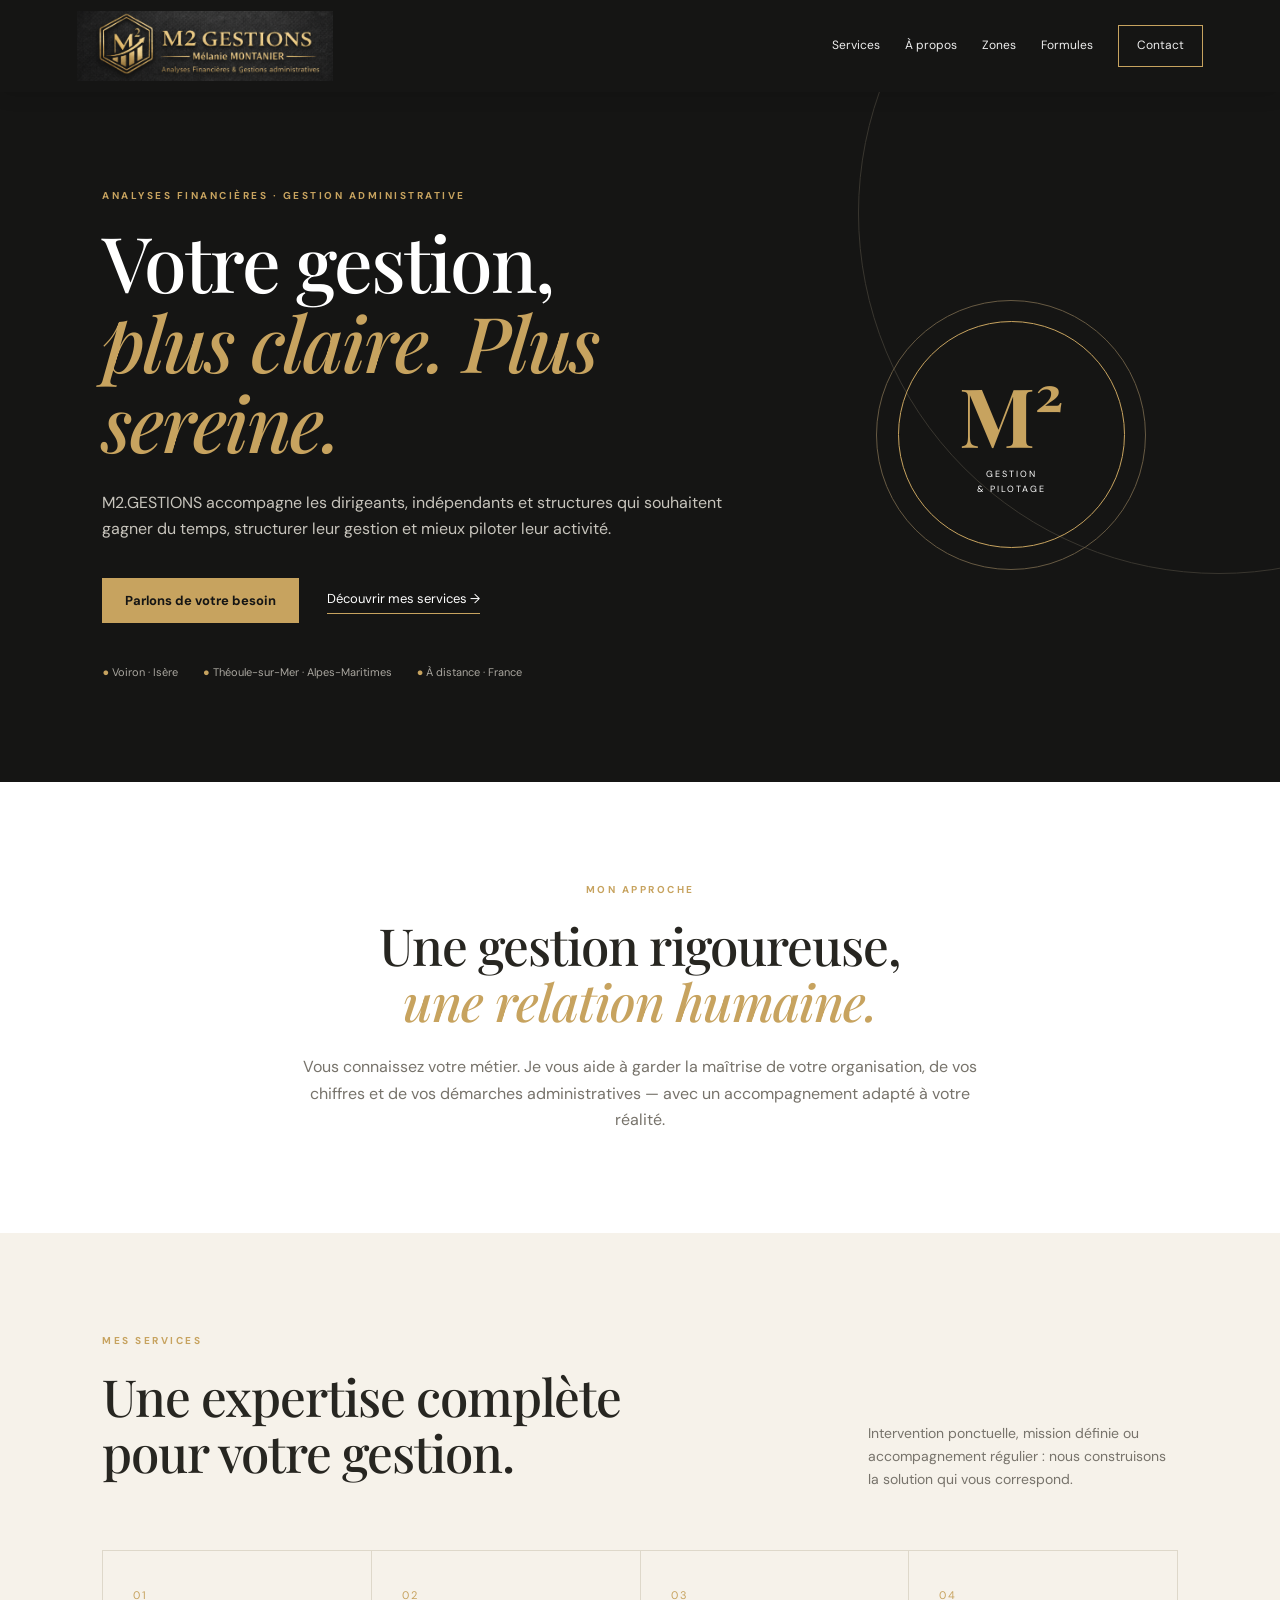
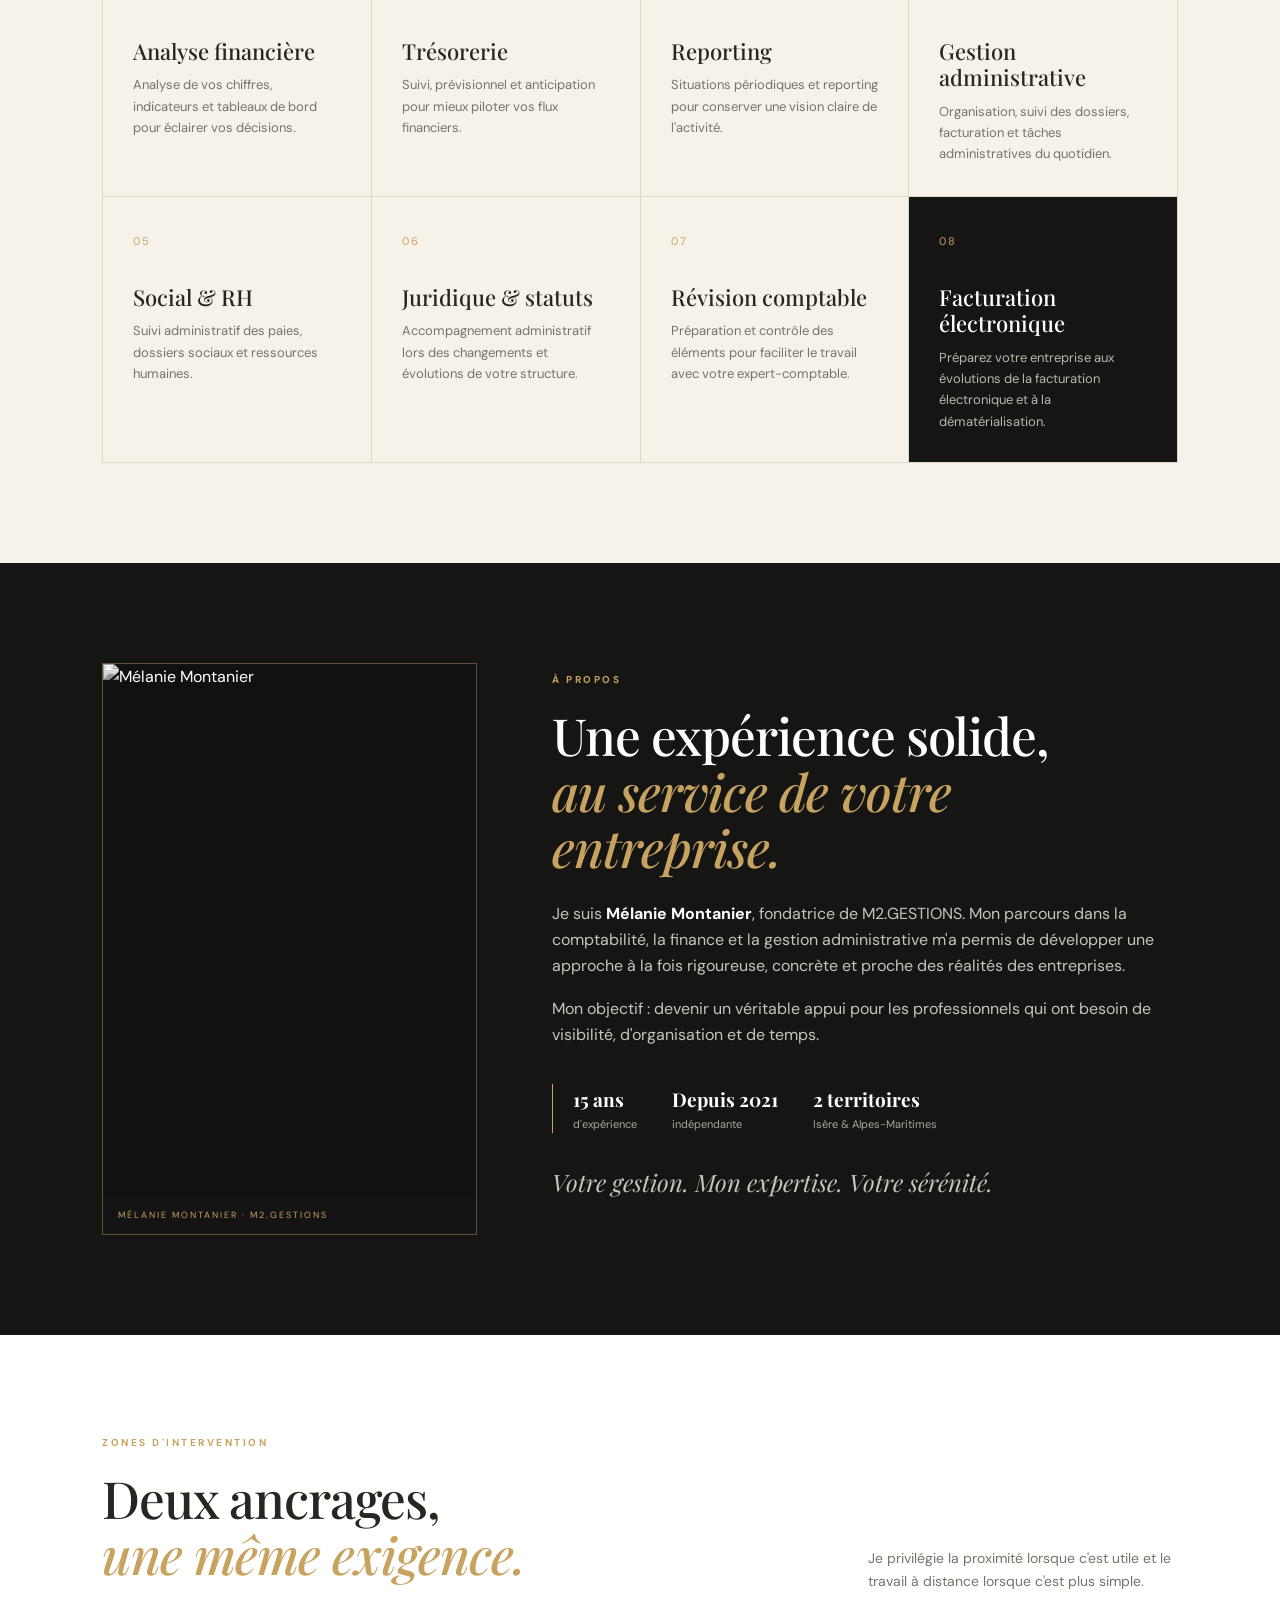
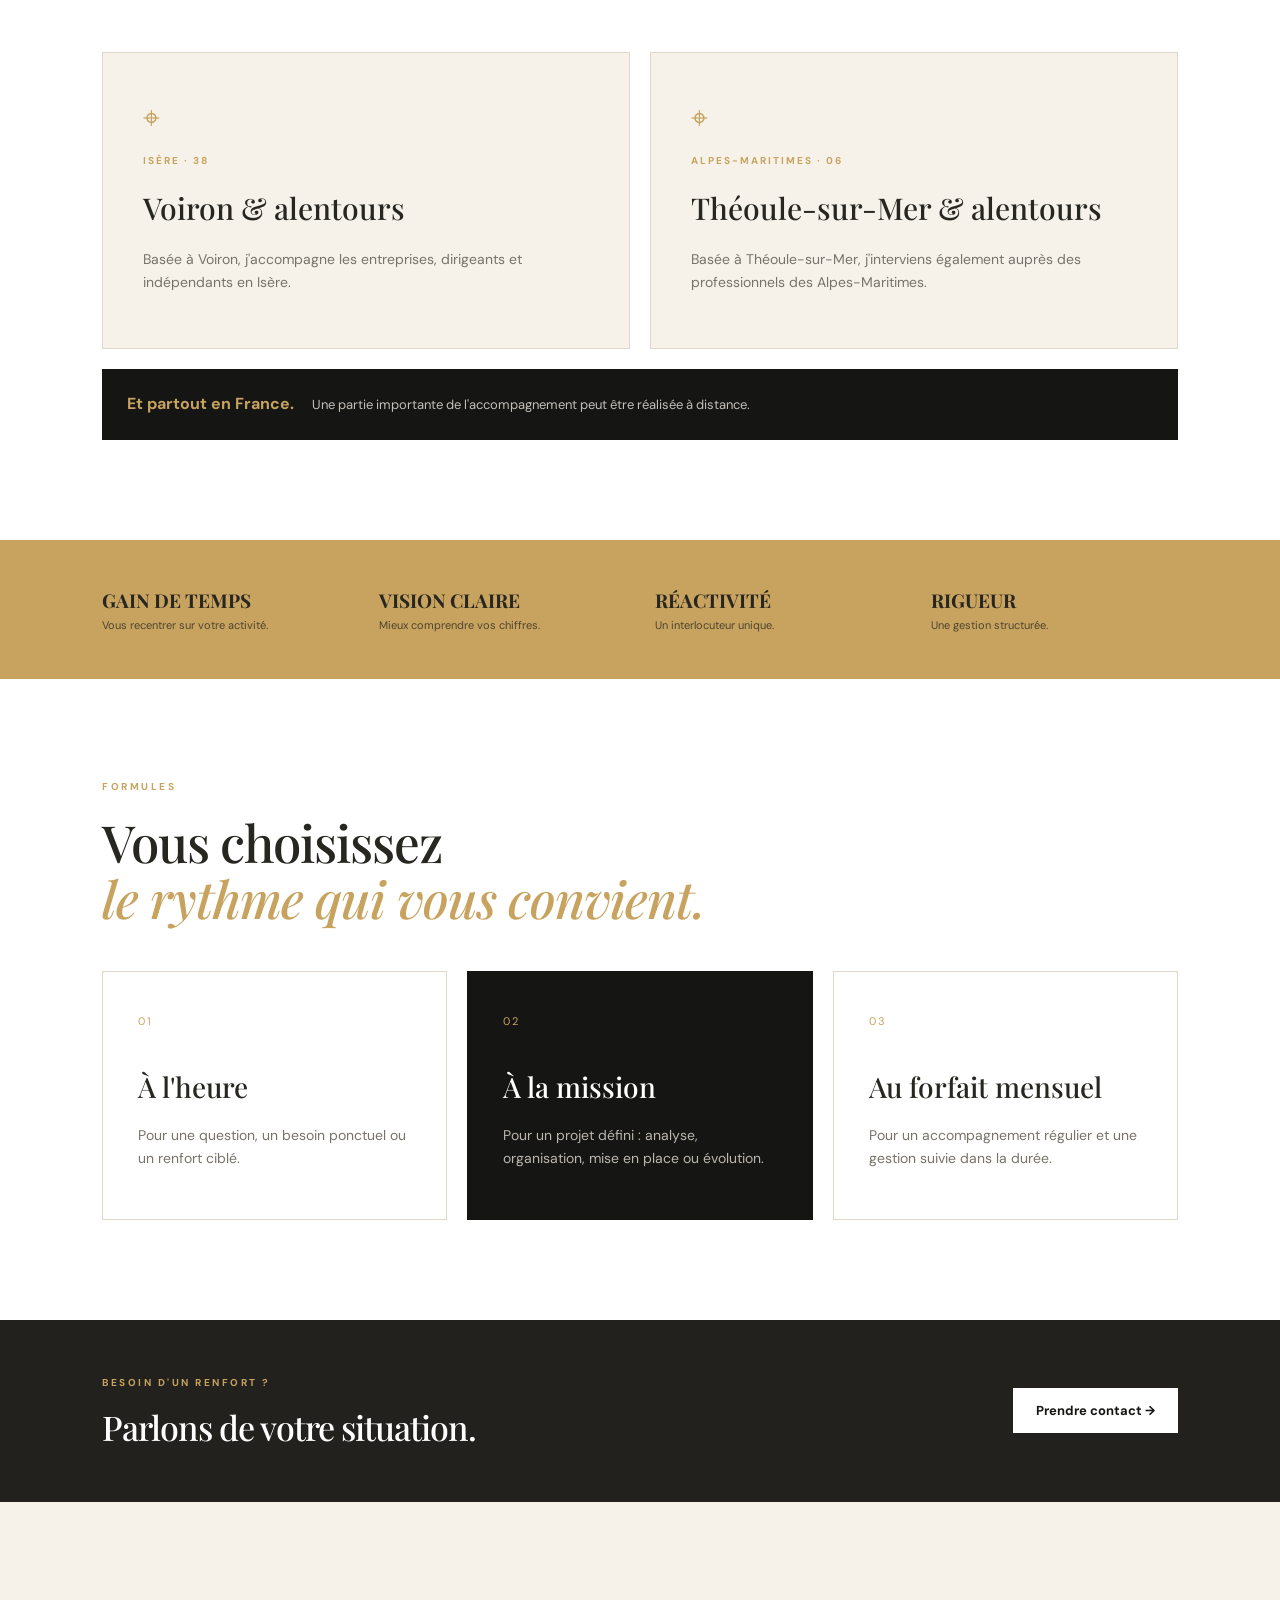
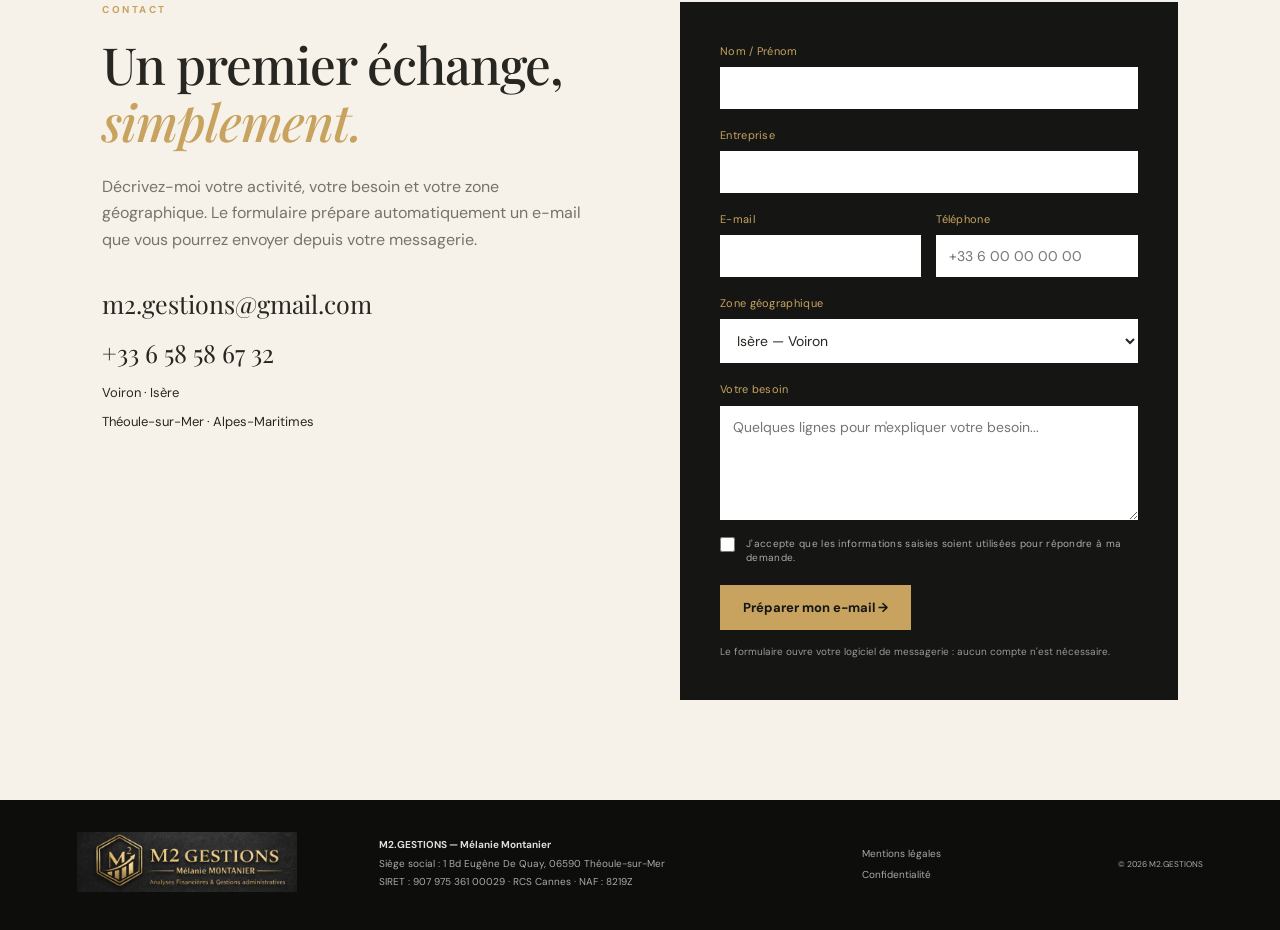
==== commit a365fa00: "Add files via upload" ====
--- a/index.html
+++ b/index.html
@@ -3,8 +3,7 @@
 <head>
   <meta charset="utf-8">
   <meta name="viewport" content="width=device-width, initial-scale=1">
-  <meta name="description" content="M2.GESTIONS — Analyses financières et gestion administrative. Accompagnement en distanciel dans toute la France, possibilité de déplacement en Isère, Voiro[...]
-  <meta name="google-site-verification" content="eg9DPbPpxyE2agGAKYSzx21Rp4dTUhkqBxFf3kC1nA8">
+  <meta name="description" content="M2.GESTIONS — Analyses financières et gestion administrative. Accompagnement en Isère, à Voiron, et dans les Alpes-Maritimes, à Théoule-sur-Mer.">
   <meta name="theme-color" content="#151514">
   <title>M2.GESTIONS | Gestion administrative & financière</title>
   <link rel="preconnect" href="https://fonts.googleapis.com">
@@ -17,10 +16,6 @@
   <a class="brand" href="#accueil" aria-label="M2.GESTIONS — Accueil">
     <img src="logo.png" alt="M2.GESTIONS — Mélanie Montanier">
   </a>
-  <div class="language-selector">
-    <button class="lang-btn active" data-lang="fr">FR</button>
-    <button class="lang-btn" data-lang="en">EN</button>
-  </div>
   <button class="menu-toggle" aria-label="Ouvrir le menu" aria-expanded="false">☰</button>
   <nav class="nav">
     <a href="#services">Services</a>
@@ -81,18 +76,18 @@
 
 <section id="apropos" class="about">
   <div class="portrait-wrap">
-    <img src="melanie.png" alt="Mélanie Montanier" class="portrait">
+    <img src="melanie.jpg" alt="Mélanie Montanier" class="portrait">
     <div class="portrait-caption">MÉLANIE MONTANIER · M2.GESTIONS</div>
   </div>
   <div class="about-copy">
     <p class="eyebrow">À PROPOS</p>
     <h2>Une expérience solide,<br><em>au service de votre entreprise.</em></h2>
-    <p>Je suis <strong>Mélanie Montanier</strong>, fondatrice de M2.GESTIONS. Mon parcours dans la comptabilité, la finance et la gestion administrative m'a permis de développer une approche à la fois rigoureuse et humaine.</p>
+    <p>Je suis <strong>Mélanie Montanier</strong>, fondatrice de M2.GESTIONS. Mon parcours dans la comptabilité, la finance et la gestion administrative m'a permis de développer une approche à la fois rigoureuse, concrète et proche des réalités des entreprises.</p>
     <p>Mon objectif : devenir un véritable appui pour les professionnels qui ont besoin de visibilité, d'organisation et de temps.</p>
     <div class="about-facts">
       <div><strong>15 ans</strong><span>d'expérience</span></div>
       <div><strong>Depuis 2021</strong><span>indépendante</span></div>
-      <div><strong>Dans toute la France</strong><span>Isère &amp; Alpes-Maritimes</span></div>
+      <div><strong>2 territoires</strong><span>Isère &amp; Alpes-Maritimes</span></div>
     </div>
     <p class="signature">Votre gestion. Mon expertise. Votre sérénité.</p>
   </div>
@@ -104,7 +99,7 @@
       <p class="eyebrow">ZONES D'INTERVENTION</p>
       <h2>Deux ancrages,<br><em>une même exigence.</em></h2>
     </div>
-    <p>Je privilégie le travail à distance mais je peux intervenir sur site selon la localisation.</p>
+    <p>Je privilégie la proximité lorsque c'est utile et le travail à distance lorsque c'est plus simple.</p>
   </div>
   <div class="zone-grid">
     <article class="zone-card">
@@ -225,4 +220,4 @@
 });
 </script>
 </body>
-</html>
+</html>
--- a/style.css
+++ b/style.css
@@ -1 +1 @@
-*{box-sizing:border-box}html{scroll-behavior:smooth}body{margin:0;background:#f6f2ea;color:#272621;font-family:"DM Sans",Arial,sans-serif;line-height:1.65}a{color:inherit}.site-header{height:92px;background:rgba(246,242,234,.95);backdrop-filter:blur(14px);-webkit-backdrop-filter:blur(14px);border-bottom:1px solid rgba(39,38,33,.08);position:sticky;top:0;z-index:20;display:flex;align-items:center;justify-content:space-between;padding:0 clamp(1rem, 3vw, 2.2rem);gap:1.5rem}.brand{display:inline-flex;align-items:center;min-width:130px}.brand img{width:170px;height:auto}.header-right{display:flex;align-items:center;gap:1rem;margin-left:auto}.language-selector{display:inline-flex;align-items:center;gap:4px;background:rgba(255,255,255,.5);border:1px solid rgba(39,38,33,.1);border-radius:999px;padding:4px}.lang-btn{appearance:none;border:0;background:transparent;color:#5c574f;font-size:.75rem;font-weight:700;letter-spacing:.1em;text-transform:uppercase;padding:.5rem .8rem;border-radius:999px;cursor:pointer;transition:all .2s ease}.lang-btn:hover{color:#272621}.lang-btn.active{background:#151514;color:#fff}.menu-toggle{display:none;border:1px solid rgba(39,38,33,.1);background:0;color:#272621;font-size:1.5rem;width:44px;height:44px;border-radius:8px;cursor:pointer}.nav{display:flex;align-items:center;gap:clamp(.8rem, 1.4vw, 1.6rem);font-weight:600;letter-spacing:.02em}.nav a{opacity:.82;transition:opacity .2s ease}.nav a:hover{opacity:1}.nav-cta{background:#151514;color:#fff;padding:.8rem 1.15rem;border-radius:999px;box-shadow:0 8px 16px rgba(21,17,14,.15)}main{width:min(1200px, calc(100% - 2rem));margin:0 auto}.hero{display:grid;grid-template-columns:1.1fr .9fr;align-items:center;gap:3rem;padding:clamp(2rem, 5vw, 4.5rem) 0 2rem}.hero-copy{max-width:660px}.eyebrow{margin:0 0 1rem;font-size:.74rem;letter-spacing:.18em;font-weight:700;color:#b28d44}h1,h2,h3{margin:0;line-height:1.08;letter-spacing:-.04em;font-weight:700}h1{font-size:clamp(2.6rem, 5vw, 4.8rem);margin-bottom:1.2rem}h1 em,h2 em{font-family:"Playfair Display",Georgia,serif;font-style:italic;font-weight:600;color:#b28d44}.hero-text{font-size:1.06rem;max-width:60ch;color:#5c574f;margin:0 0 2rem}.hero-actions{display:flex;align-items:center;flex-wrap:wrap;gap:1rem 1.2rem;margin-bottom:1.2rem}.btn{display:inline-flex;align-items:center;justify-content:center;border:0;border-radius:999px;background:#151514;color:#fff;padding:.95rem 1.5rem;font-weight:700;box-shadow:0 12px 20px rgba(21,17,14,.18);transition:transform .2s ease, box-shadow .2s ease}.btn:hover{transform:translateY(-1px);box-shadow:0 14px 26px rgba(21,17,14,.22)}.text-link{font-weight:700;color:#272621}.hero-locations{display:flex;flex-wrap:wrap;gap:.7rem 1.2rem;color:#5c574f;font-size:.95rem}.hero-mark{display:flex;justify-content:center;align-items:center;min-height:400px}.circle{position:relative;width:min(100%, 360px);aspect-ratio:1;border-radius:50%;display:grid;place-items:center;background:radial-gradient(circle at 30% 30%, rgba(255,255,255,.35), rgba(255,255,255,0) 30%), linear-gradient(135deg, #1d1c1a 0%, #2f2c28 100%);color:#f4efe6;box-shadow:0 24px 48px rgba(27,24,20,.16);overflow:hidden}.circle::before{content:"";position:absolute;inset:18px;border-radius:50%;border:1px solid rgba(255,255,255,.18)}.circle strong{display:block;font-size:clamp(3.8rem, 8vw, 6.8rem);letter-spacing:-.08em;line-height:.9}.circle span{display:block;text-align:center;font-size:.92rem;letter-spacing:.16em;line-height:1.4;font-weight:700;margin-top:.5rem}.section,.intro,.reassurance,.cta-strip,.contact{padding:clamp(2.5rem, 5vw, 5rem) 0}.intro{text-align:center;max-width:760px;margin:0 auto}.intro h2,.section-head h2,.formulas h2,.cta-strip h2,.contact h2,.about h2{font-size:clamp(2rem, 4vw, 3.2rem);margin-bottom:1rem}.intro p,.section-head p,.about-copy p,.contact p,.zone-card p,.service-grid p,.formula-grid p{color:#5c574f}.services,.formulas,.contact{background:rgba(255,255,255,.15);border-radius:20px;padding-left:clamp(1rem, 2vw, 1.4rem);padding-right:clamp(1rem, 2vw, 1.4rem)}.section-head{display:flex;justify-content:space-between;gap:2rem;align-items:end;margin-bottom:2rem}.section-head p{max-width:46ch;margin:0}.service-grid,.formula-grid,.zone-grid{display:grid;grid-template-columns:repeat(4, minmax(0, 1fr));gap:1rem}.service-grid article,.formula-grid article,.zone-card{background:#fbf8f4;border:1px solid rgba(21,18,15,.08);border-radius:18px;padding:1.4rem 1.2rem;box-shadow:0 14px 28px rgba(21,17,14,.08)}.service-grid article{display:flex;flex-direction:column;min-height:200px}.service-grid span,.formula-grid span{display:inline-block;font-size:.72rem;font-weight:700;color:#b28d44;letter-spacing:.12em;margin-bottom:.8rem}.service-grid h3,.formula-grid h3,.zone-card h3{margin-bottom:.7rem;font-size:clamp(1.1rem, 1.5vw, 1.5rem)}.service-grid p,.formula-grid p,.zone-card p{margin:0;color:#5c574f}.dark-card{background:#151514;color:#f6f0e8}.dark-card p{color:rgba(246,240,232,.8)}.dark-card span{color:rgba(247,220,166,.9)}.about{display:grid;grid-template-columns:.8fr 1.2fr;gap:2.2rem;align-items:center;padding:3rem 0}.portrait-wrap{position:relative;display:grid;place-items:center}.portrait{width:min(100%, 420px);border-radius:24px;box-shadow:0 14px 28px rgba(21,17,14,.08)}.portrait-caption{margin-top:.9rem;font-size:.75rem;letter-spacing:.14em;font-weight:700;color:#5c574f;text-align:center}.about-copy{max-width:600px}.about-facts{display:grid;grid-template-columns:repeat(3, minmax(0, 1fr));gap:1rem;margin:1.8rem 0}.about-facts div{background:rgba(255,255,255,.25);border:1px solid rgba(21,18,15,.08);border-radius:16px;padding:1rem}.about-facts strong{display:block;margin-bottom:.4rem;font-size:1.2rem;line-height:1.2}.about-facts span{color:#5c574f}.signature{font-family:"Playfair Display",Georgia,serif;font-style:italic;font-size:1.45rem;color:#272621}.section-white{background:rgba(255,255,255,.2);border-radius:20px;padding-left:clamp(1rem, 2vw, 1.4rem);padding-right:clamp(1rem, 2vw, 1.4rem)}.zone-grid{grid-template-columns:repeat(2, minmax(0, 1fr));margin-top:1.8rem}.zone-card{min-height:240px;display:flex;flex-direction:column;justify-content:center}.zone-icon{font-size:2rem;color:#b28d44;margin-bottom:.6rem}.zone-kicker{font-size:.74rem;letter-spacing:.16em;font-weight:700;color:#b28d44}.remote-bar{display:flex;justify-content:space-between;gap:1rem;align-items:center;margin-top:1.5rem;padding:1rem 1.2rem;border-radius:16px;background:linear-gradient(135deg, rgba(215,183,120,.15), rgba(178,141,68,.05));border:1px solid rgba(178,141,68,.15);color:#272621}.remote-bar strong{font-size:1.04rem}.remote-bar span{color:#5c574f}.reassurance{display:grid;grid-template-columns:repeat(4, minmax(0, 1fr));gap:1rem}.reassurance>div{background:rgba(255,255,255,.2);border:1px solid rgba(21,18,15,.08);border-radius:16px;padding:1.2rem 1rem}.reassurance strong{display:block;font-size:.8rem;letter-spacing:.12em;margin-bottom:.5rem;color:#b28d44}.reassurance span{color:#5c574f}.formula-grid{grid-template-columns:repeat(3, minmax(0, 1fr));margin-top:1.8rem}.featured{background:#151514;color:#fff;border-color:rgba(255,255,255,.04)}.featured p,.featured h3,.featured span{color:#fff}.featured span{color:rgba(247,220,166,.9)}.cta-strip{display:flex;justify-content:space-between;align-items:center;gap:1.5rem;background:linear-gradient(135deg, #1e1d1a 0%, #302b27 100%);color:#f3eee7;border-radius:20px;padding:2rem clamp(1rem, 2vw, 2rem);margin:1rem 0 2.5rem}.cta-strip .eyebrow{color:rgba(247,220,166,.9)}.cta-strip h2{color:#f3eee7}.btn-light{background:#f3eee7;color:#1a1a18}.contact{display:grid;grid-template-columns:1fr 1fr;gap:2rem;margin-bottom:3rem}.contact-details{display:flex;flex-direction:column;gap:.5rem;margin-top:1.25rem;color:#272621}.contact-details a{color:#272621;text-decoration:underline;text-decoration-thickness:1px;text-underline-offset:.2em}.contact-form{display:grid;gap:1rem;background:rgba(255,255,255,.3);border:1px solid rgba(21,18,15,.08);padding:1.25rem;border-radius:18px}.contact-form label{display:grid;gap:.45rem;font-weight:600}.contact-form input,.contact-form select,.contact-form textarea{width:100%;border:1px solid rgba(21,18,15,.12);background:rgba(255,255,255,.7);border-radius:12px;padding:.9rem .95rem;color:#272621}.contact-form textarea{resize:vertical;min-height:120px}.two-cols{display:grid;grid-template-columns:repeat(2, minmax(0, 1fr));gap:1rem}.check{display:flex;align-items:center;gap:.7rem;font-size:.94rem;color:#5c574f}.check input{width:1.1rem;height:1.1rem}.form-note{margin:0;color:#5c574f;font-size:.9rem}.footer{display:grid;grid-template-columns:140px 1fr auto;gap:1.5rem;align-items:center;width:min(1200px, calc(100% - 2rem));margin:0 auto 3rem;padding-top:1.5rem;border-top:1px solid rgba(39,38,33,.08);color:#272621}.footer-brand img{width:120px}.footer strong{display:inline-block;margin-bottom:.35rem}.footer p{margin:.18rem 0;color:#5c574f}.footer-links{display:flex;gap:1rem;flex-wrap:wrap;justify-content:flex-end}.footer-links a{color:#272621;text-decoration:underline;text-decoration-thickness:1px;text-underline-offset:.2em}@media (max-width: 980px){.site-header{flex-wrap:wrap;height:auto;padding-top:.8rem;padding-bottom:.8rem;justify-content:flex-start}.nav{width:100%;display:none;flex-direction:column;align-items:flex-start;padding:1rem 0 .5rem;gap:1rem}.nav.open{display:flex}.menu-toggle{display:inline-flex;align-items:center;justify-content:center;order:3;margin-left:auto}.header-right{margin-left:0;order:2}.hero,.about,.contact,.footer{grid-template-columns:1fr}.hero{padding-top:2rem}.service-grid,.formula-grid,.reassurance{grid-template-columns:repeat(2, minmax(0, 1fr))}.section-head,.cta-strip,.remote-bar{flex-direction:column;align-items:flex-start}.footer-links{justify-content:flex-start}}@media (max-width: 640px){.site-header{gap:.8rem}.nav a{font-size:.95rem}.service-grid,.formula-grid,.reassurance,.zone-grid,.two-cols,.about-facts{grid-template-columns:1fr}.hero-locations{flex-direction:column;align-items:flex-start}}
+*{box-sizing:border-box}html{scroll-behavior:smooth}body{margin:0;background:#f6f2ea;color:#272621;font-family:"DM Sans",Arial,sans-serif;line-height:1.65}a{color:inherit}.site-header{height:92px;background:#151514;color:#fff;display:flex;align-items:center;justify-content:space-between;padding:0 6vw;position:sticky;top:0;z-index:50;box-shadow:0 2px 18px #0002}.brand{height:70px;display:block}.brand img{height:100%;width:auto;display:block}.nav{display:flex;align-items:center;gap:25px}.nav a{color:#eee;text-decoration:none;font-size:12px}.nav-cta{border:1px solid #c7a35f;padding:10px 18px}.menu-toggle{display:none;background:transparent;border:0;color:#fff;font-size:28px}.hero{min-height:690px;background:#151514;color:#fff;padding:90px 8vw 95px;display:grid;grid-template-columns:1.35fr .65fr;align-items:center;gap:50px;position:relative;overflow:hidden}.hero:after{content:"";position:absolute;width:720px;height:720px;border:1px solid #39362f;border-radius:50%;right:-300px;top:-240px}.hero-copy{position:relative;z-index:2}.eyebrow{font-size:10px;letter-spacing:2.5px;font-weight:700;color:#c7a35f;margin:0 0 18px}.hero h1{font-family:"Playfair Display",Georgia,serif;font-weight:500;font-size:clamp(48px,6vw,78px);line-height:1.04;letter-spacing:-2px;margin:0 0 28px;max-width:850px}.hero h1 em,h2 em{color:#c7a35f;font-style:italic}.hero-text{max-width:650px;color:#c7c4bc;font-size:16px}.hero-actions{display:flex;gap:28px;align-items:center;margin-top:36px}.btn{display:inline-block;background:#c7a35f;color:#151514;text-decoration:none;border:0;padding:14px 23px;font:700 13px "DM Sans",sans-serif;cursor:pointer}.text-link{color:#fff;text-decoration:none;border-bottom:1px solid #c7a35f;font-size:13px;padding-bottom:4px}.hero-locations{display:flex;flex-wrap:wrap;gap:10px 25px;margin-top:40px;color:#a9a69f;font-size:11px}.hero-locations span::first-letter{color:#c7a35f}.hero-mark{position:relative;z-index:2;display:grid;place-items:center}.circle{width:270px;height:270px;border:1px solid #675a43;border-radius:50%;display:flex;flex-direction:column;justify-content:center;align-items:center}.circle:before{content:"";position:absolute;width:225px;height:225px;border:1px solid #c7a35f;border-radius:50%}.circle strong{font-family:"Playfair Display";font-size:82px;color:#c7a35f;line-height:1;z-index:1}.circle span{font-size:9px;letter-spacing:2px;text-align:center;margin-top:12px;z-index:1}.section{padding:100px 8vw}.section-white{background:#fff;padding:100px 8vw}.intro{text-align:center;padding-left:14vw;padding-right:14vw}.intro h2,.section-head h2,.about h2,.formulas h2,.contact h2,.cta-strip h2{font-family:"Playfair Display",Georgia,serif;font-weight:500;font-size:clamp(35px,4vw,55px);line-height:1.1;letter-spacing:-1px;margin:0 0 25px}.intro>p:last-child{max-width:690px;margin:auto;color:#77736b}.section-head{display:flex;justify-content:space-between;align-items:end;gap:50px;margin-bottom:45px}.section-head>p{max-width:310px;color:#77736b;font-size:14px}.service-grid{display:grid;grid-template-columns:repeat(4,1fr);gap:1px;background:#ded8ca;border:1px solid #ded8ca}.service-grid article{background:#f6f2ea;padding:30px;min-height:245px}.service-grid article>span,.formula-grid article>span{color:#c7a35f;font-size:11px;letter-spacing:2px}.service-grid h3{font-family:"Playfair Display";font-size:22px;line-height:1.2;font-weight:500;margin:30px 0 10px}.service-grid p{color:#77736b;font-size:13px;margin:0}.service-grid .dark-card{background:#151514;color:#fff}.service-grid .dark-card p{color:#bbb7ae}.about{background:#151514;color:#fff;padding:100px 8vw;display:grid;grid-template-columns:.75fr 1.25fr;gap:75px;align-items:center}.portrait-wrap{border:1px solid #5d523e;position:relative;background:#111}.portrait{width:100%;height:570px;display:block;object-fit:cover;object-position:center 20%;filter:grayscale(100%);}.portrait-caption{position:absolute;bottom:0;left:0;right:0;padding:12px 15px;background:#151514d9;color:#c7a35f;font-size:9px;letter-spacing:2px}.about-copy>p:not(.eyebrow){color:#c7c4bc;max-width:690px}.about-copy strong{color:#fff}.about-facts{display:flex;gap:35px;border-left:1px solid #c7a35f;padding-left:20px;margin-top:35px}.about-facts div{display:flex;flex-direction:column}.about-facts strong{font-family:"Playfair Display";font-size:19px}.about-facts span{font-size:11px;color:#aaa69e}.signature{font-family:"Playfair Display";font-style:italic;color:#c7a35f;font-size:24px;margin-top:30px}.zone-grid{display:grid;grid-template-columns:1fr 1fr;gap:20px}.zone-card{background:#f6f2ea;border:1px solid #ded8ca;padding:40px}.zone-icon{font-size:30px;color:#c7a35f}.zone-kicker{font-size:10px;letter-spacing:2px;font-weight:700;color:#c7a35f}.zone-card h3{font-family:"Playfair Display";font-size:30px;font-weight:500;margin:15px 0 8px}.zone-card p:last-child{font-size:14px;color:#77736b}.remote-bar{margin-top:20px;background:#151514;color:#fff;padding:22px 25px;display:flex;gap:18px;align-items:center}.remote-bar strong{color:#c7a35f}.remote-bar span{font-size:13px;color:#c4c0b8}.reassurance{background:#c7a35f;padding:45px 8vw;display:grid;grid-template-columns:repeat(4,1fr);gap:30px}.reassurance div{display:flex;flex-direction:column}.reassurance strong{font-family:"Playfair Display";font-size:19px}.reassurance span{font-size:11px;color:#4f432f}.formulas{background:#fff}.formula-grid{display:grid;grid-template-columns:repeat(3,1fr);gap:20px;margin-top:45px}.formula-grid article{border:1px solid #ded8ca;padding:35px;min-height:220px}.formula-grid .featured{background:#151514;color:#fff;border-color:#151514}.formula-grid h3{font-family:"Playfair Display";font-size:28px;font-weight:500;margin:30px 0 10px}.formula-grid p{font-size:14px;color:#77736b}.formula-grid .featured p{color:#bbb7ae}.cta-strip{background:#22211e;color:#fff;padding:55px 8vw;display:flex;align-items:center;justify-content:space-between;gap:30px}.cta-strip h2{font-size:34px;margin:0}.btn-light{background:#fff;color:#151514}.contact{display:grid;grid-template-columns:1fr 1fr;gap:80px;align-items:start}.contact>div>p:not(.eyebrow){max-width:560px;color:#77736b}.contact-details{display:flex;flex-direction:column;gap:8px;margin-top:30px;font-size:13px}.contact-details a{font-family:"Playfair Display";font-size:25px;text-decoration:none}.contact-form{background:#151514;color:#fff;padding:40px}.contact-form label{display:flex;flex-direction:column;gap:7px;font-size:11px;color:#c7a35f;margin-bottom:17px;letter-spacing:.3px}.contact-form input,.contact-form select,.contact-form textarea{font:400 14px "DM Sans",sans-serif;background:#fff;color:#272621;border:0;padding:12px 13px;outline:none}.contact-form textarea{resize:vertical}.two-cols{display:grid;grid-template-columns:1fr 1fr;gap:15px}.check{display:grid!important;grid-template-columns:18px 1fr;gap:8px!important;align-items:start;font-size:10px!important;color:#aaa!important;line-height:1.4}.check input{width:15px;height:15px;margin:0}.contact-form .btn{margin-top:3px}.form-note{font-size:10px;color:#999;margin:14px 0 0}.footer{background:#0d0d0c;color:#aaa;padding:32px 6vw;display:grid;grid-template-columns:1.2fr 2fr 1fr auto;gap:30px;align-items:center;font-size:10px}.footer-brand img{width:220px;max-width:100%}.footer p{margin:2px 0}.footer strong{color:#ddd}.footer-links{display:flex;flex-direction:column;gap:5px}.footer-links a{color:#aaa;text-decoration:none}.footer-links a:hover{color:#c7a35f}.footer small{white-space:nowrap}@media(max-width:1000px){.nav{gap:14px}.service-grid{grid-template-columns:repeat(2,1fr)}.hero{grid-template-columns:1fr}.hero-mark{display:none}.about{grid-template-columns:1fr}.portrait{height:500px}.reassurance{grid-template-columns:repeat(2,1fr)}.footer{grid-template-columns:1fr 1fr}}@media(max-width:720px){.site-header{height:76px;padding:0 6vw}.brand{height:58px}.menu-toggle{display:block}.nav{display:none;position:absolute;top:76px;left:0;right:0;background:#151514;padding:24px 6vw;flex-direction:column;align-items:flex-start;box-shadow:0 10px 20px #0003}.nav.open{display:flex}.hero{padding:70px 8vw;min-height:650px}.hero h1{font-size:48px}.hero-actions{flex-direction:column;align-items:flex-start;gap:20px}.intro,.section,.section-white{padding:75px 8vw}.section-head{display:block}.section-head>p{margin-top:20px}.service-grid,.zone-grid,.formula-grid,.reassurance{grid-template-columns:1fr}.service-grid article{min-height:auto}.about{padding:75px 8vw}.portrait{height:430px}.about-facts{flex-direction:column;gap:14px}.remote-bar{display:block}.remote-bar span{display:block;margin-top:6px}.cta-strip{display:block;padding:55px 8vw}.cta-strip .btn{margin-top:22px}.contact{display:block}.contact-form{margin-top:35px;padding:28px 22px}.two-cols{grid-template-columns:1fr}.footer{display:block;padding:30px 8vw}.footer-brand{margin-bottom:20px}.footer-links{margin-top:20px}.footer small{display:block;margin-top:20px}}
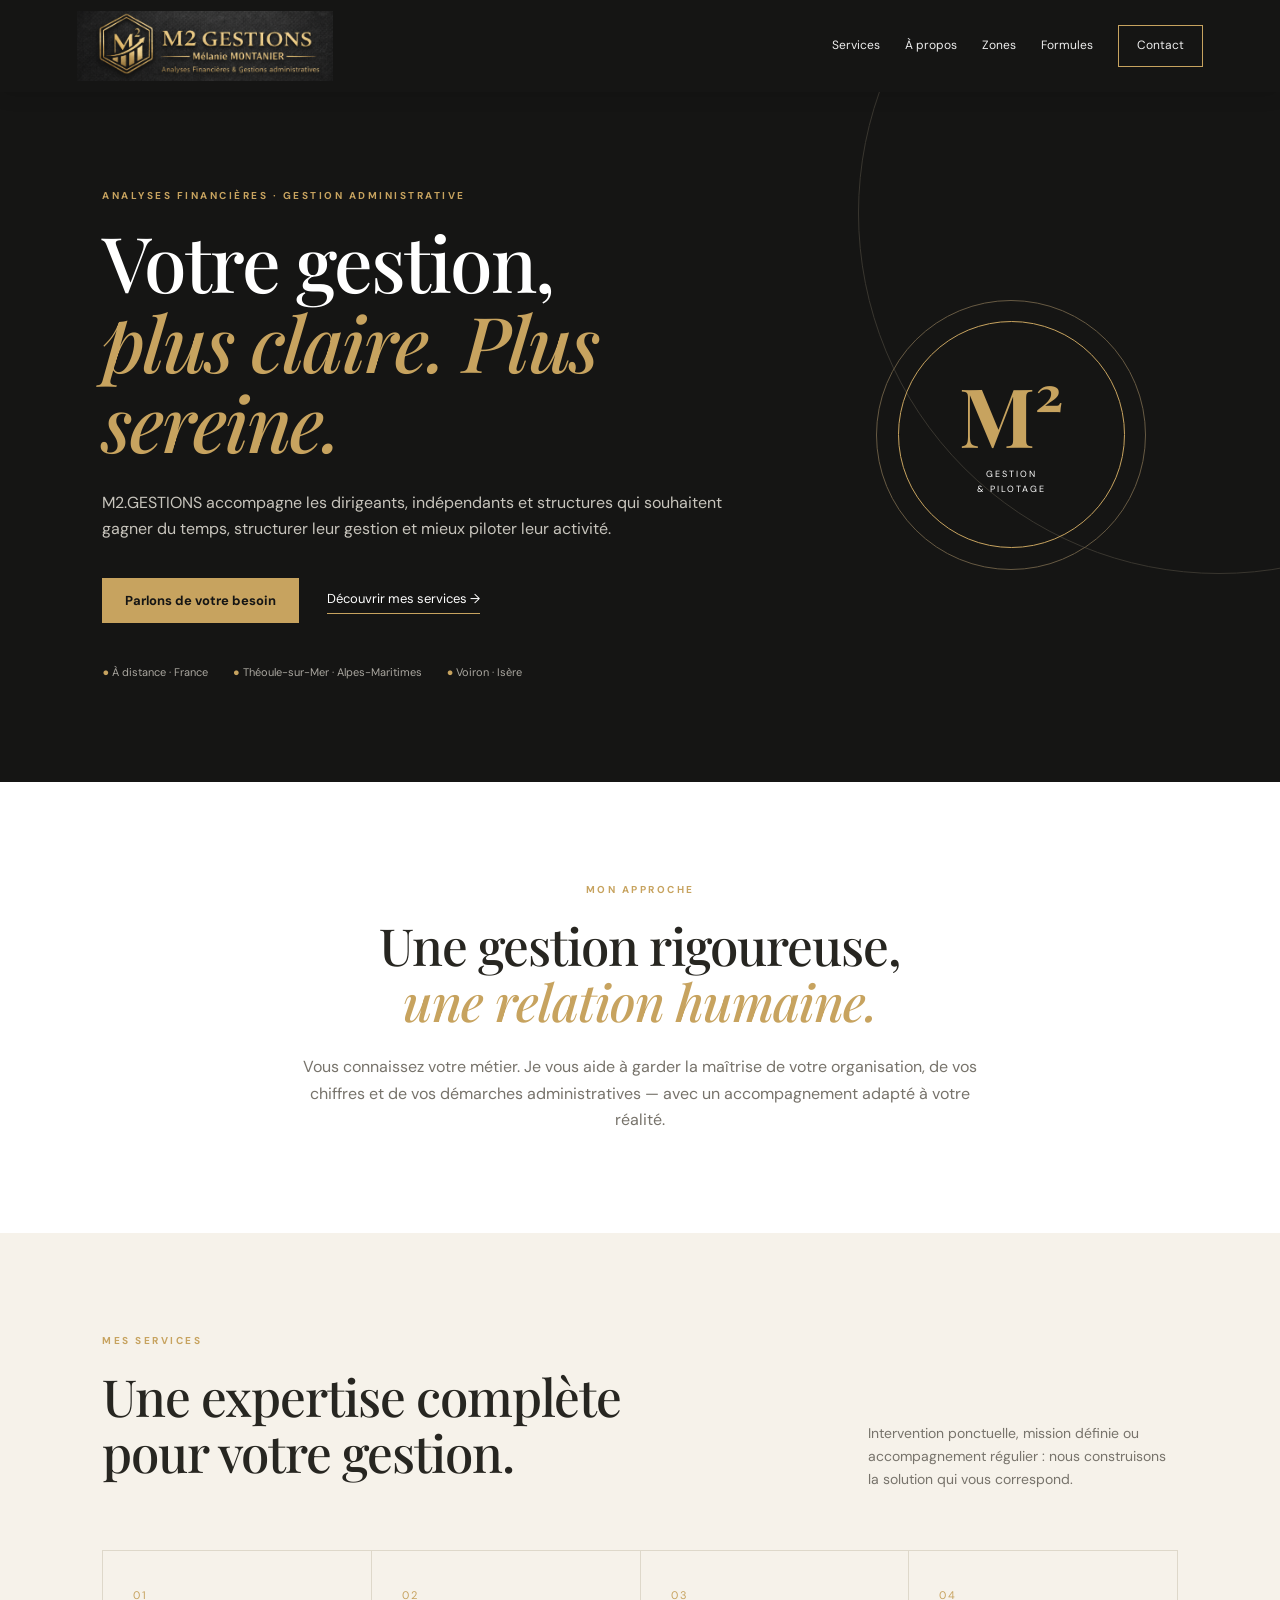
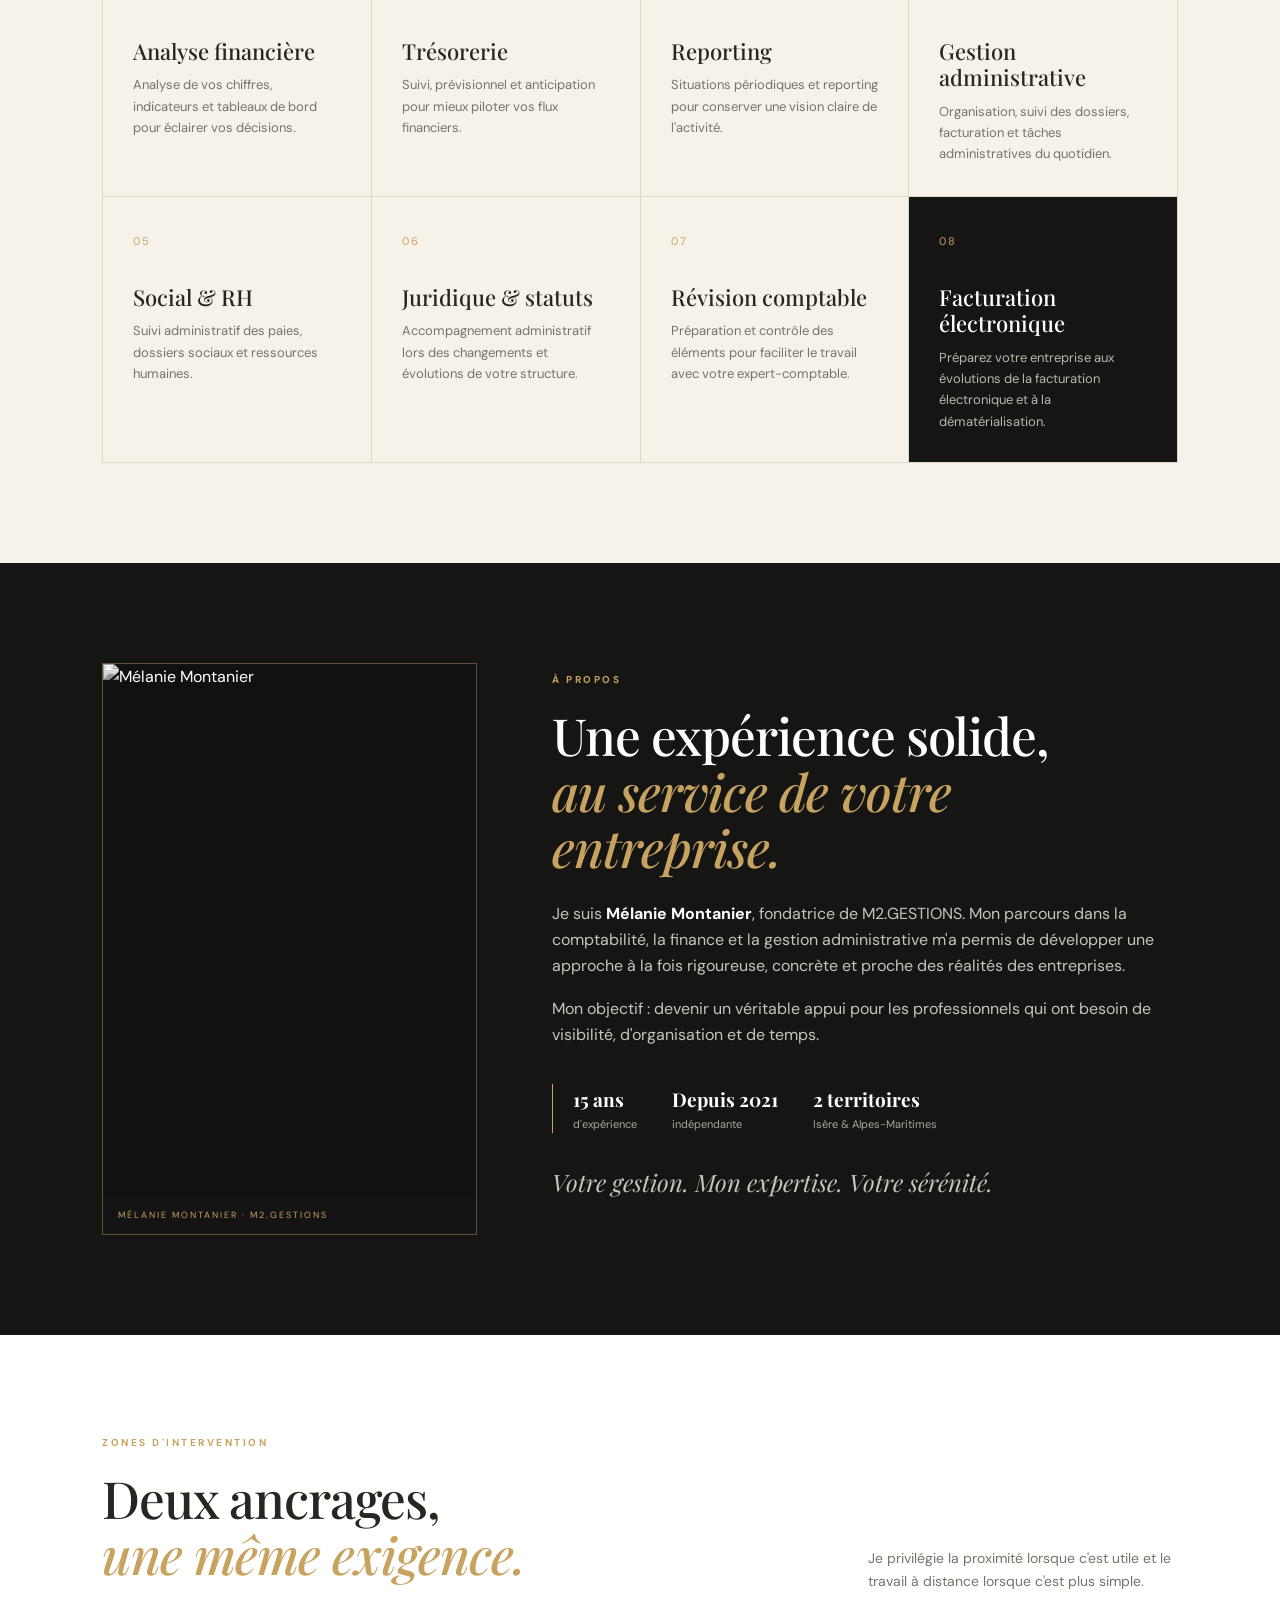
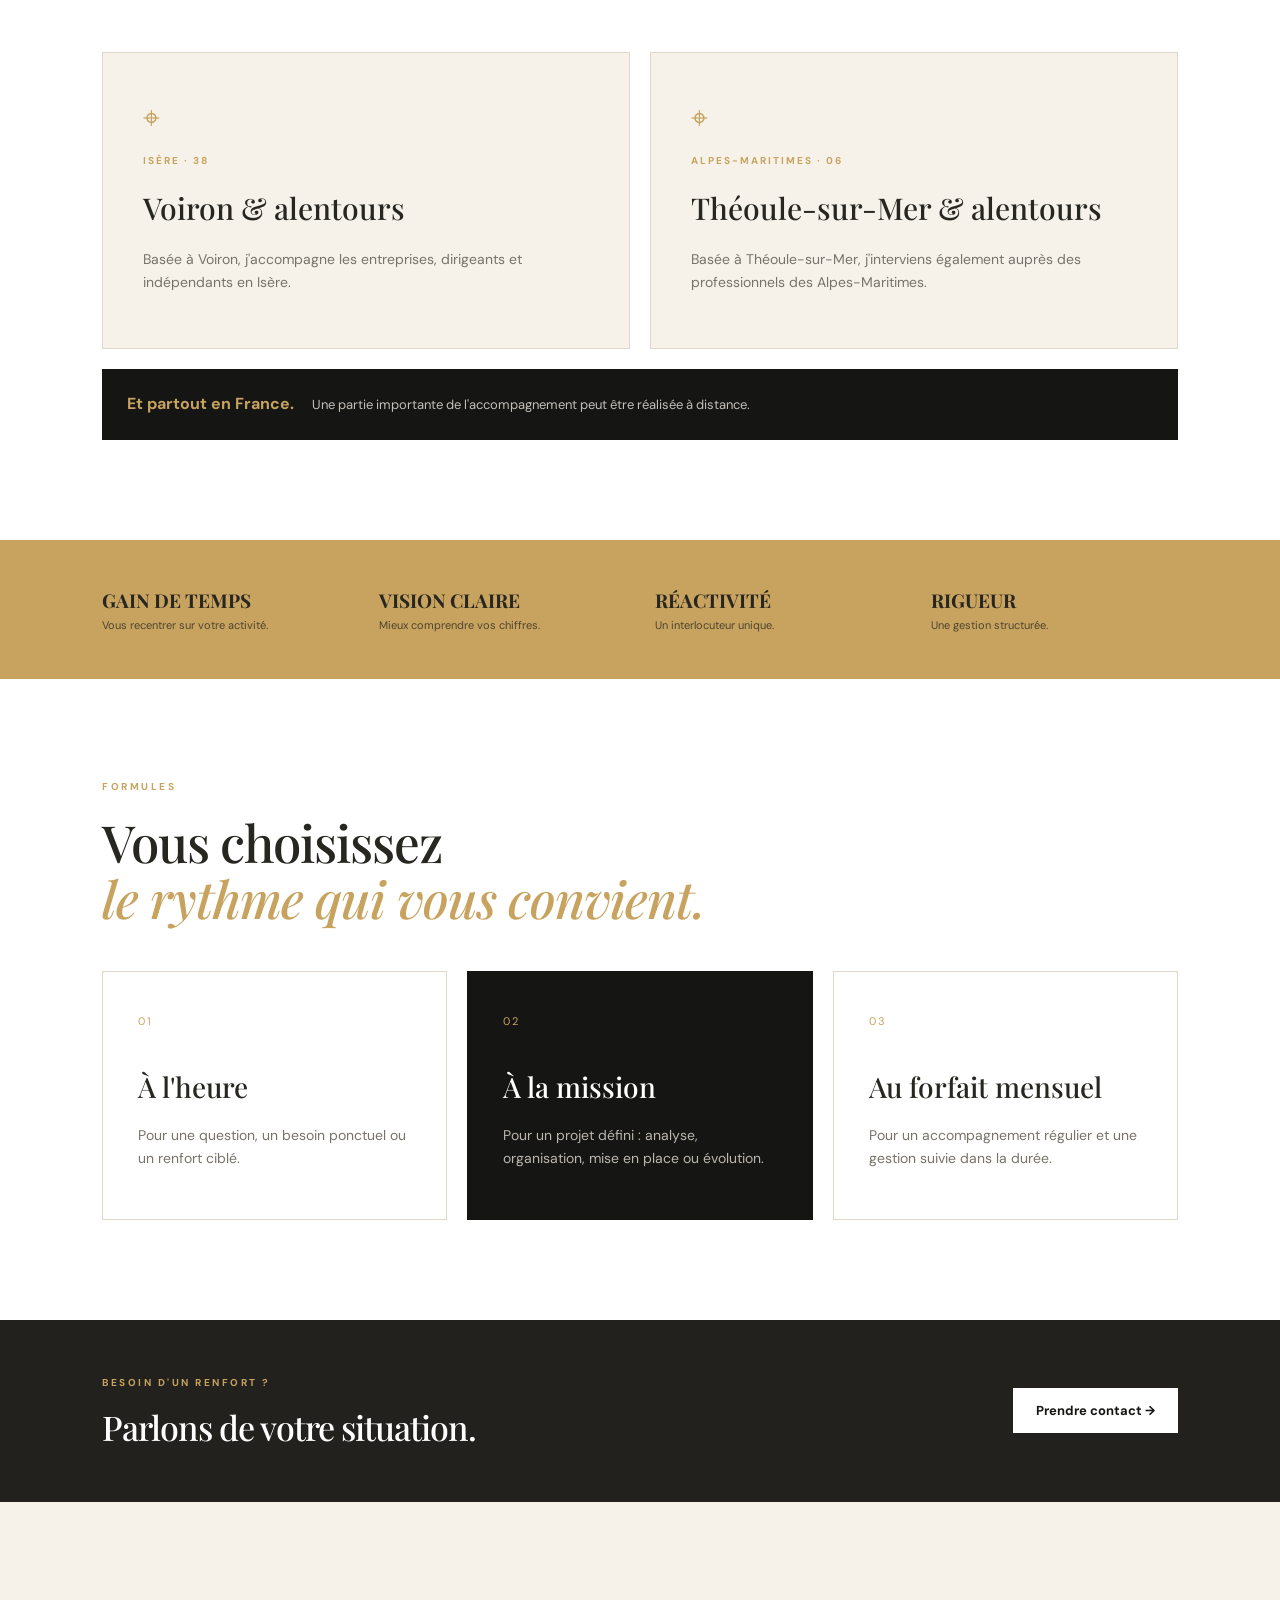
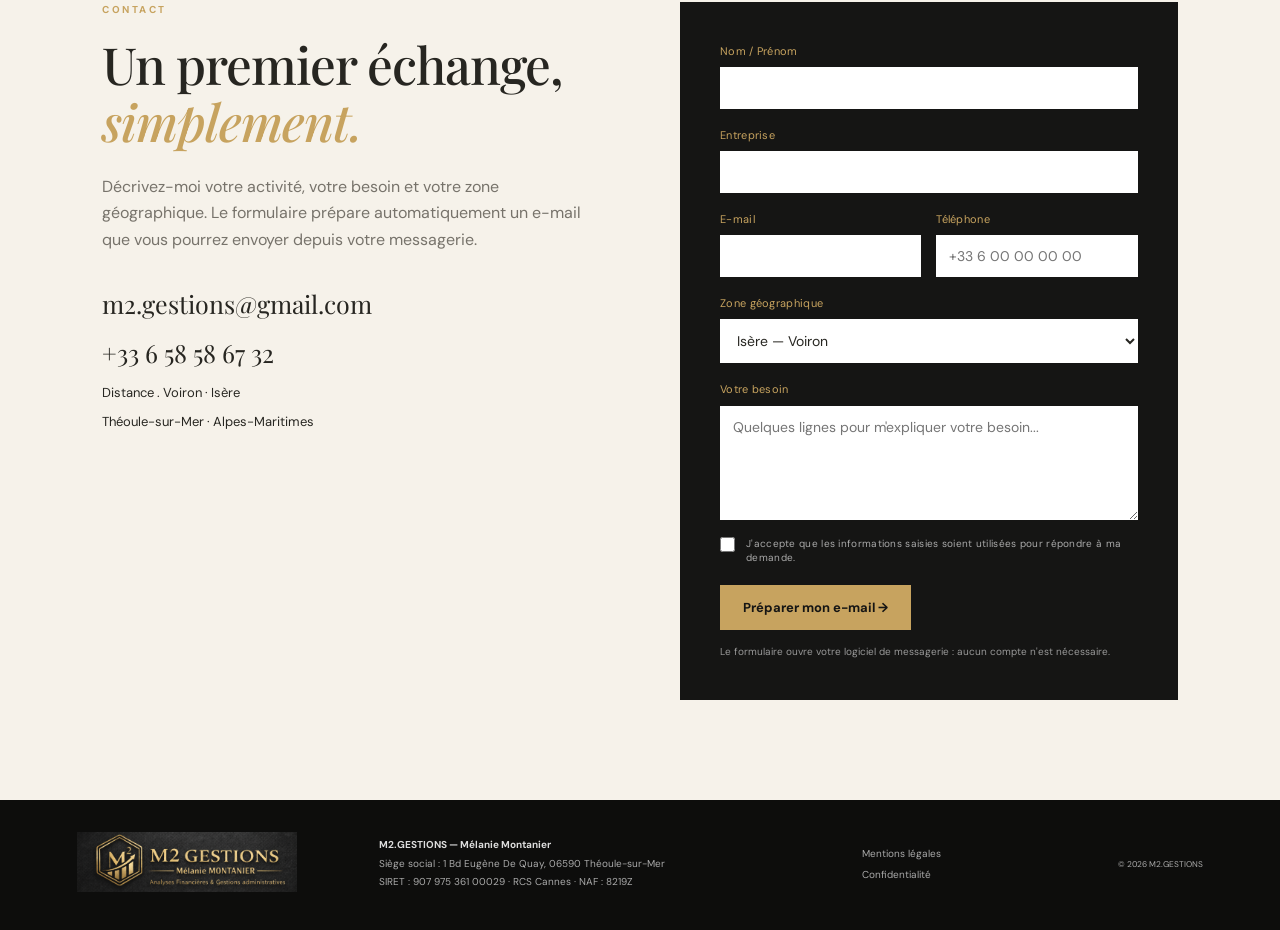
==== commit e5e94ab2: "Update location and image references in index.html" ====
--- a/index.html
+++ b/index.html
@@ -37,9 +37,9 @@
       <a class="text-link" href="#services">Découvrir mes services →</a>
     </div>
     <div class="hero-locations">
+      <span>●  À distance · France</span>
+      <span>● Théoule-sur-Mer · Alpes-Maritimes</span>
       <span>● Voiron · Isère</span>
-      <span>● Théoule-sur-Mer · Alpes-Maritimes</span>
-      <span>● À distance · France</span>
     </div>
   </div>
   <div class="hero-mark" aria-hidden="true">
@@ -76,7 +76,7 @@
 
 <section id="apropos" class="about">
   <div class="portrait-wrap">
-    <img src="melanie.jpg" alt="Mélanie Montanier" class="portrait">
+    <img src="mélanie.png" alt="Mélanie Montanier" class="portrait">
     <div class="portrait-caption">MÉLANIE MONTANIER · M2.GESTIONS</div>
   </div>
   <div class="about-copy">
@@ -148,7 +148,7 @@
     <div class="contact-details">
       <a href="mailto:m2.gestions@gmail.com">m2.gestions@gmail.com</a>
       <a href="tel:+33658586732">+33 6 58 58 67 32</a>
-      <span>Voiron · Isère</span>
+      <span>Distance . Voiron · Isère</span>
       <span>Théoule-sur-Mer · Alpes-Maritimes</span>
     </div>
   </div>
@@ -162,7 +162,7 @@
     </div>
     <label>Zone géographique
       <select name="zone">
-        <option value="Isère — Voiron">Isère — Voiron</option>
+        <option value="Distance et présentiel : Isère — Voiron">Isère — Voiron</option>
         <option value="Alpes-Maritimes — Théoule-sur-Mer">Alpes-Maritimes — Théoule-sur-Mer</option>
         <option value="À distance — France">À distance — France</option>
       </select>
@@ -220,4 +220,4 @@
 });
 </script>
 </body>
-</html>+</html>
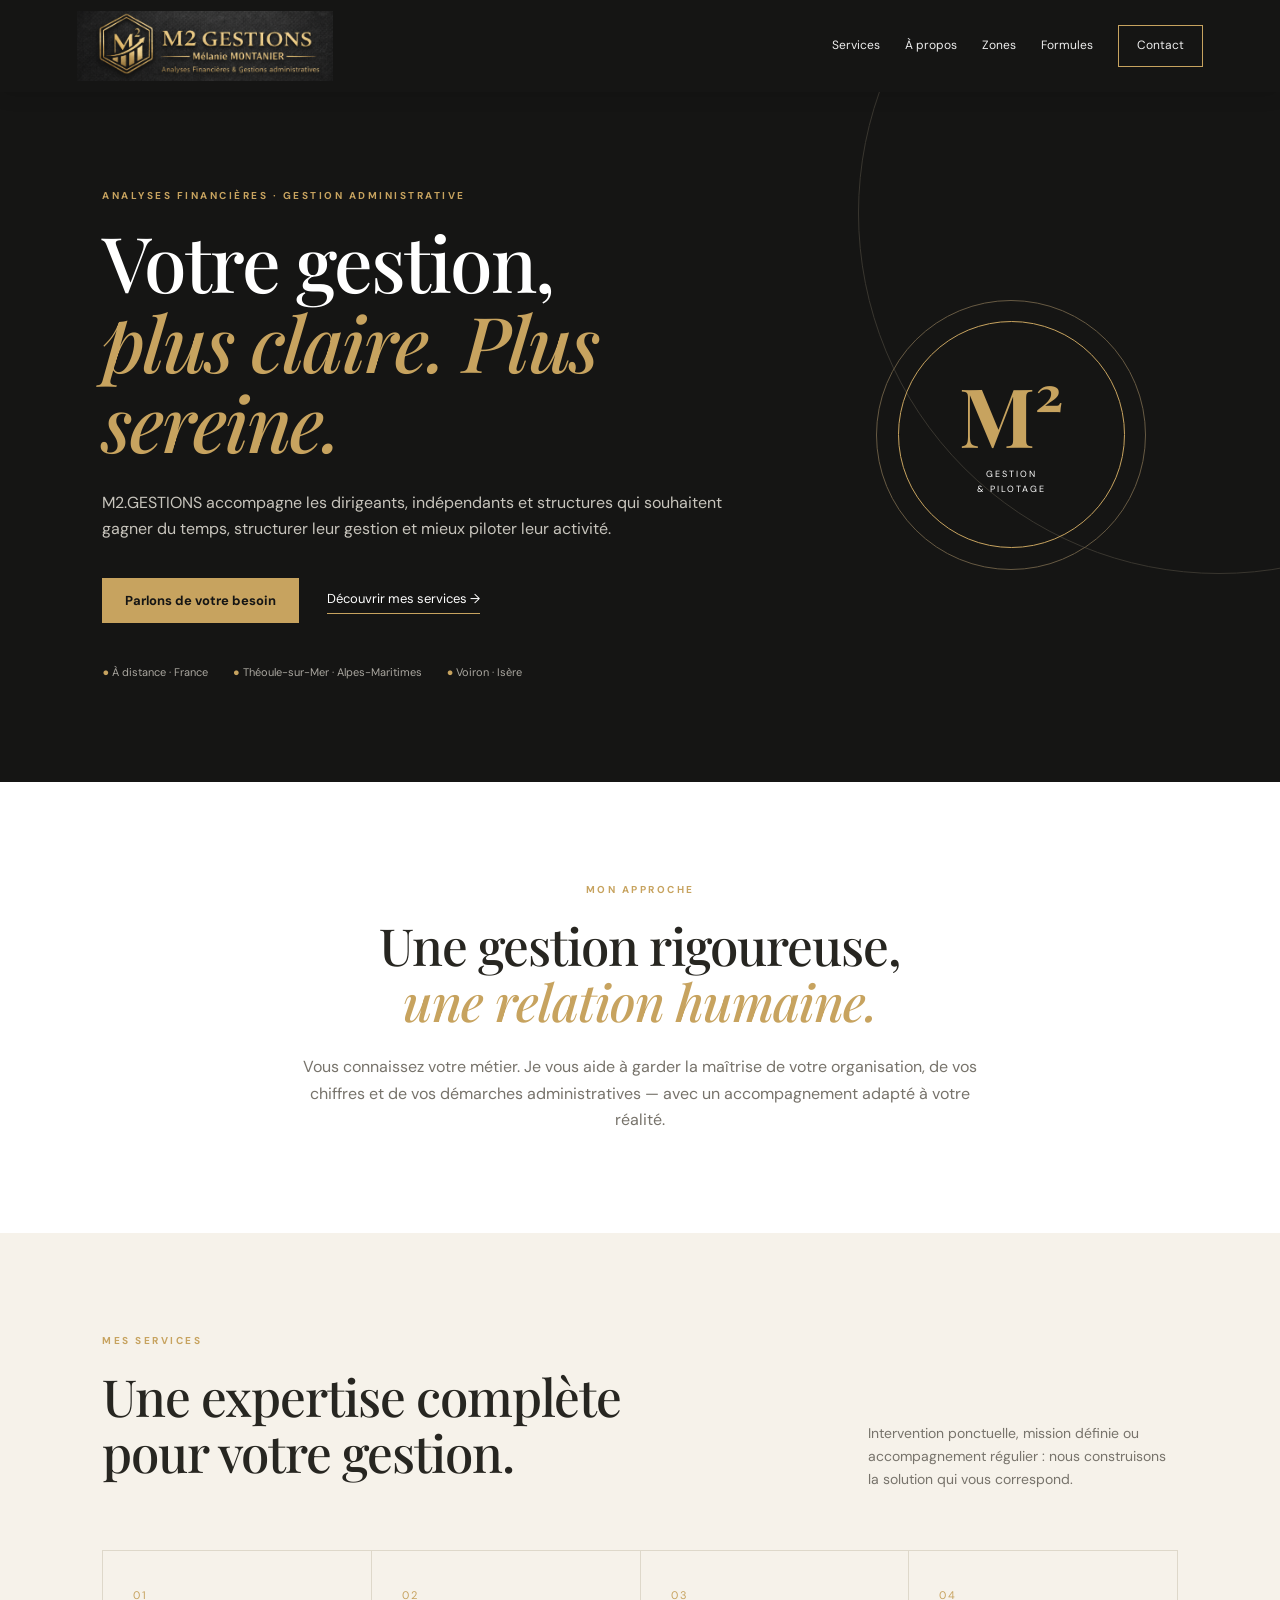
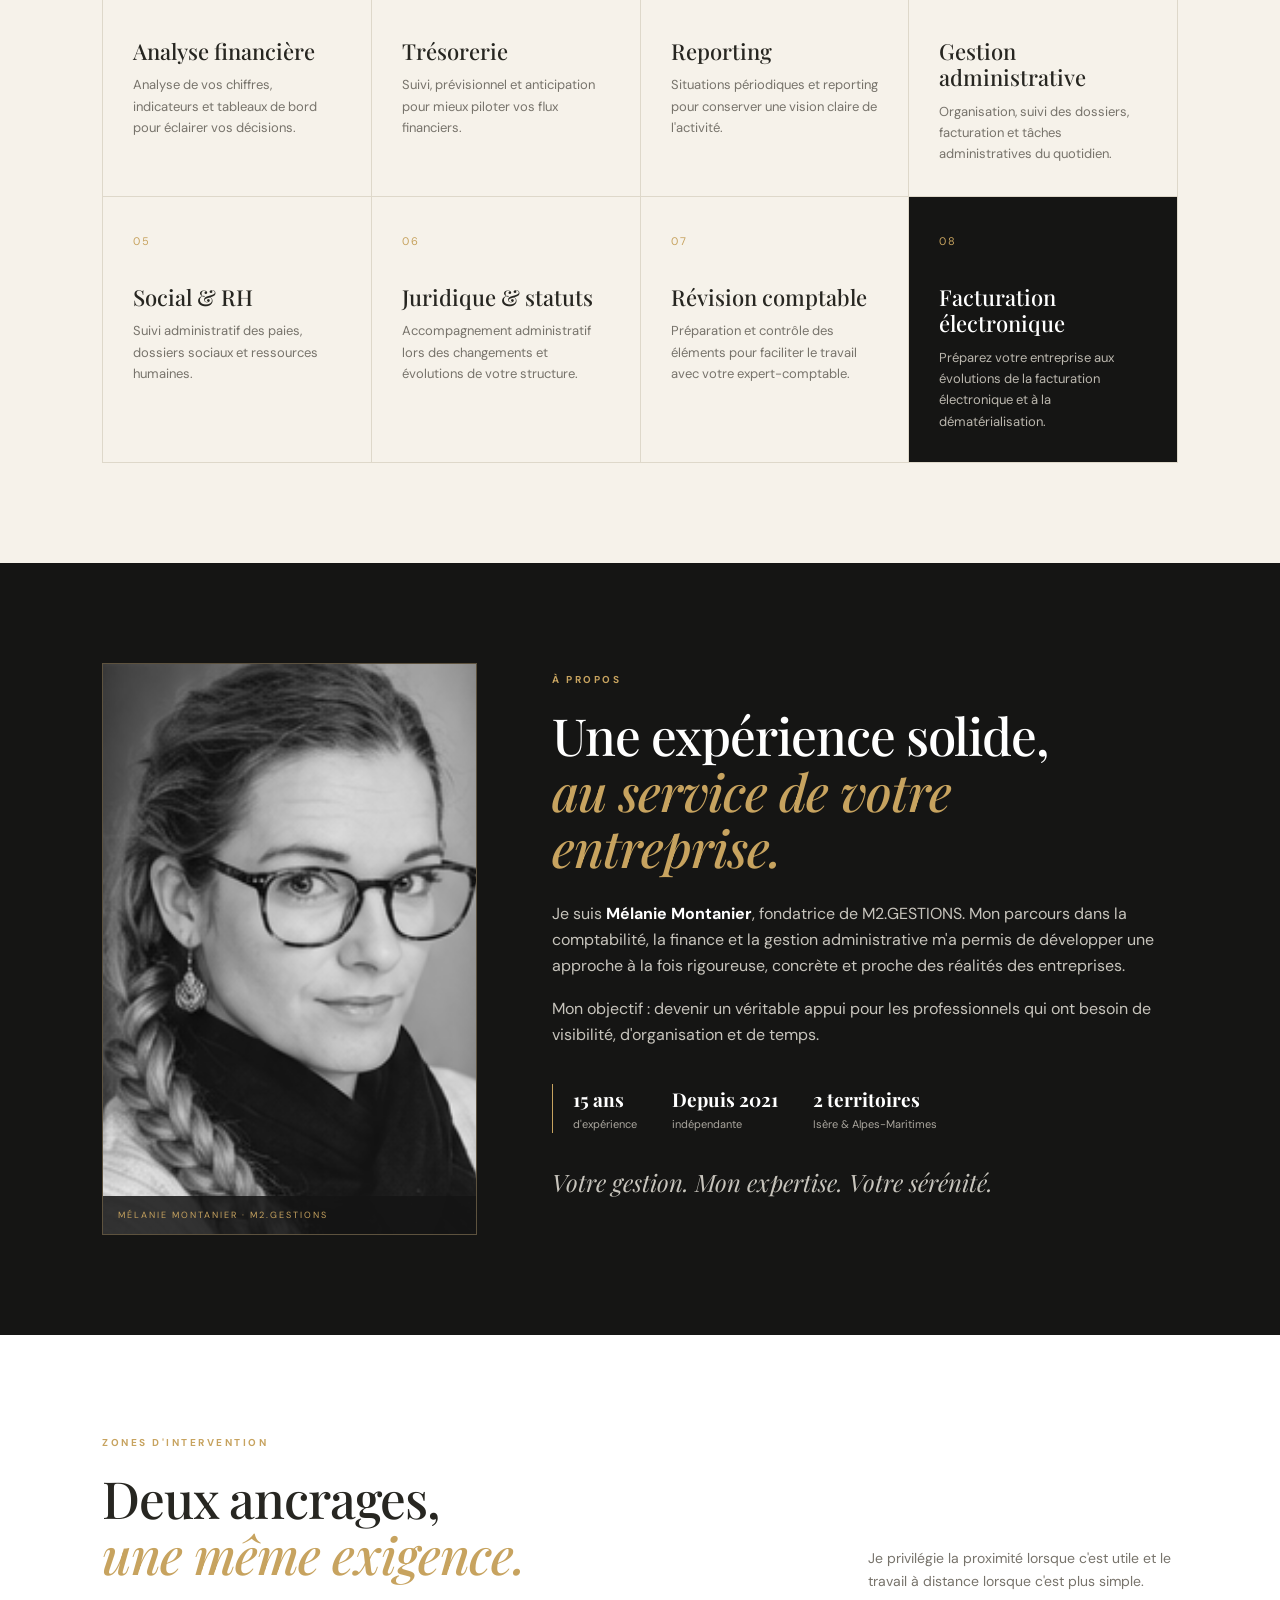
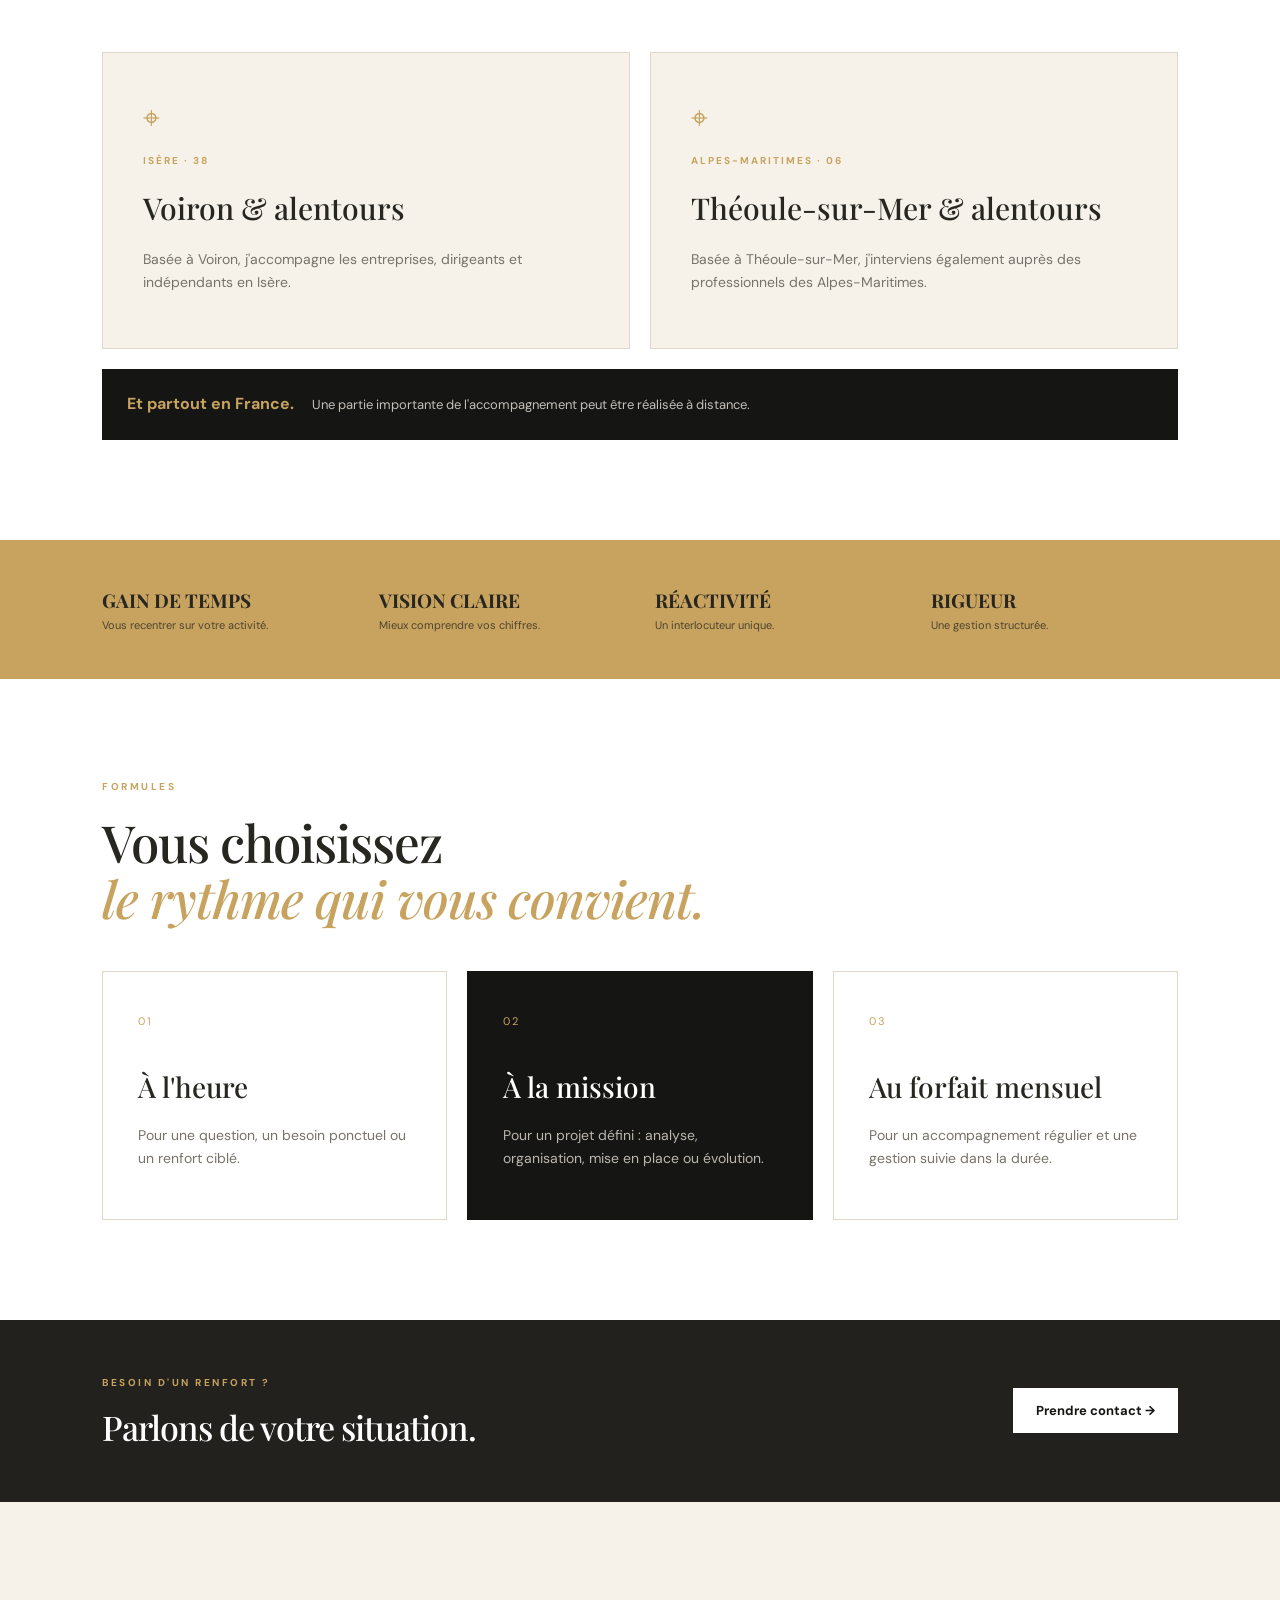
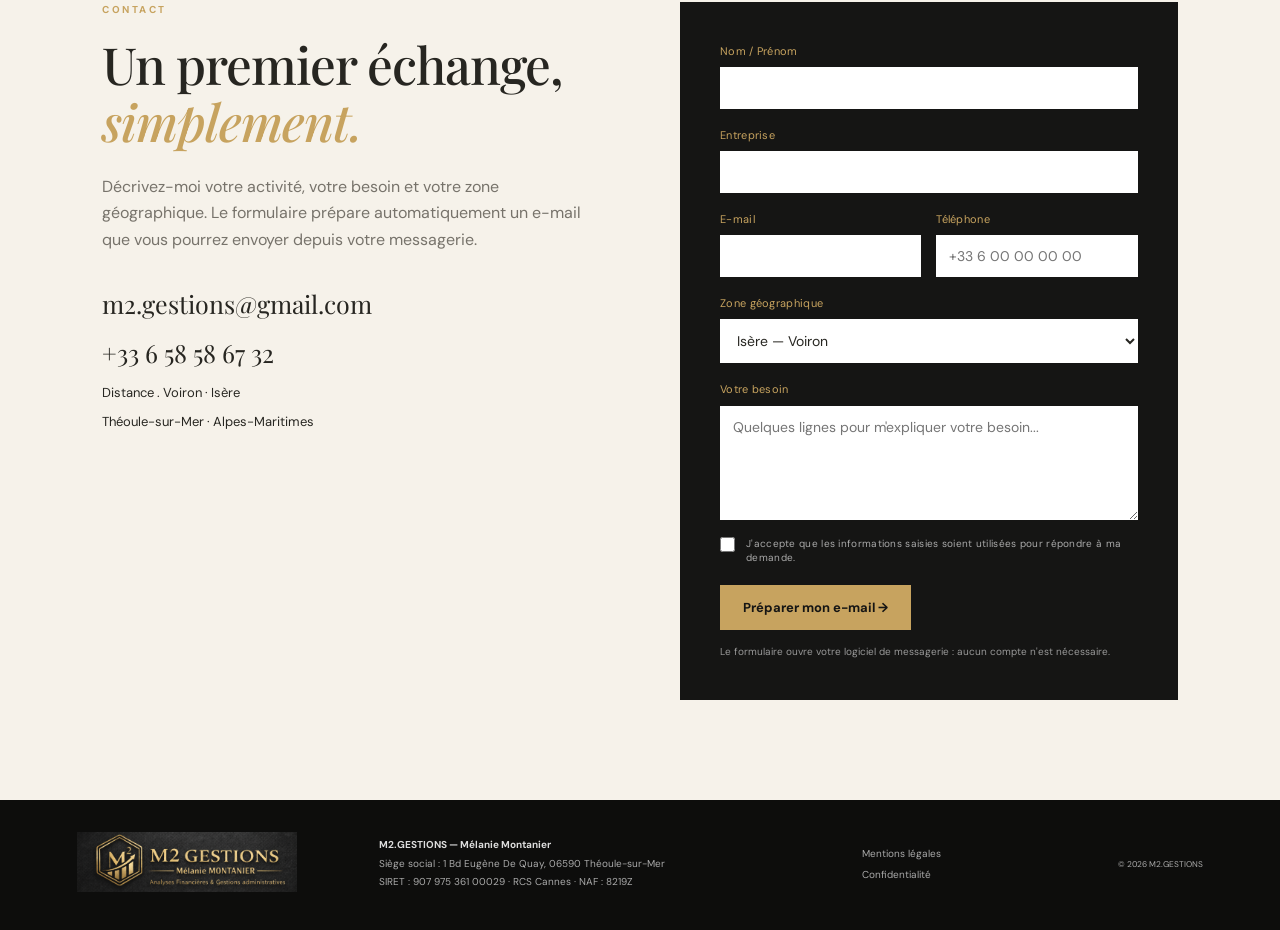
==== commit 521770e9: "Fix image source filename for Mélanie's portrait" ====
--- a/index.html
+++ b/index.html
@@ -76,7 +76,7 @@
 
 <section id="apropos" class="about">
   <div class="portrait-wrap">
-    <img src="mélanie.png" alt="Mélanie Montanier" class="portrait">
+    <img src="melanie.png" alt="Mélanie Montanier" class="portrait">
     <div class="portrait-caption">MÉLANIE MONTANIER · M2.GESTIONS</div>
   </div>
   <div class="about-copy">
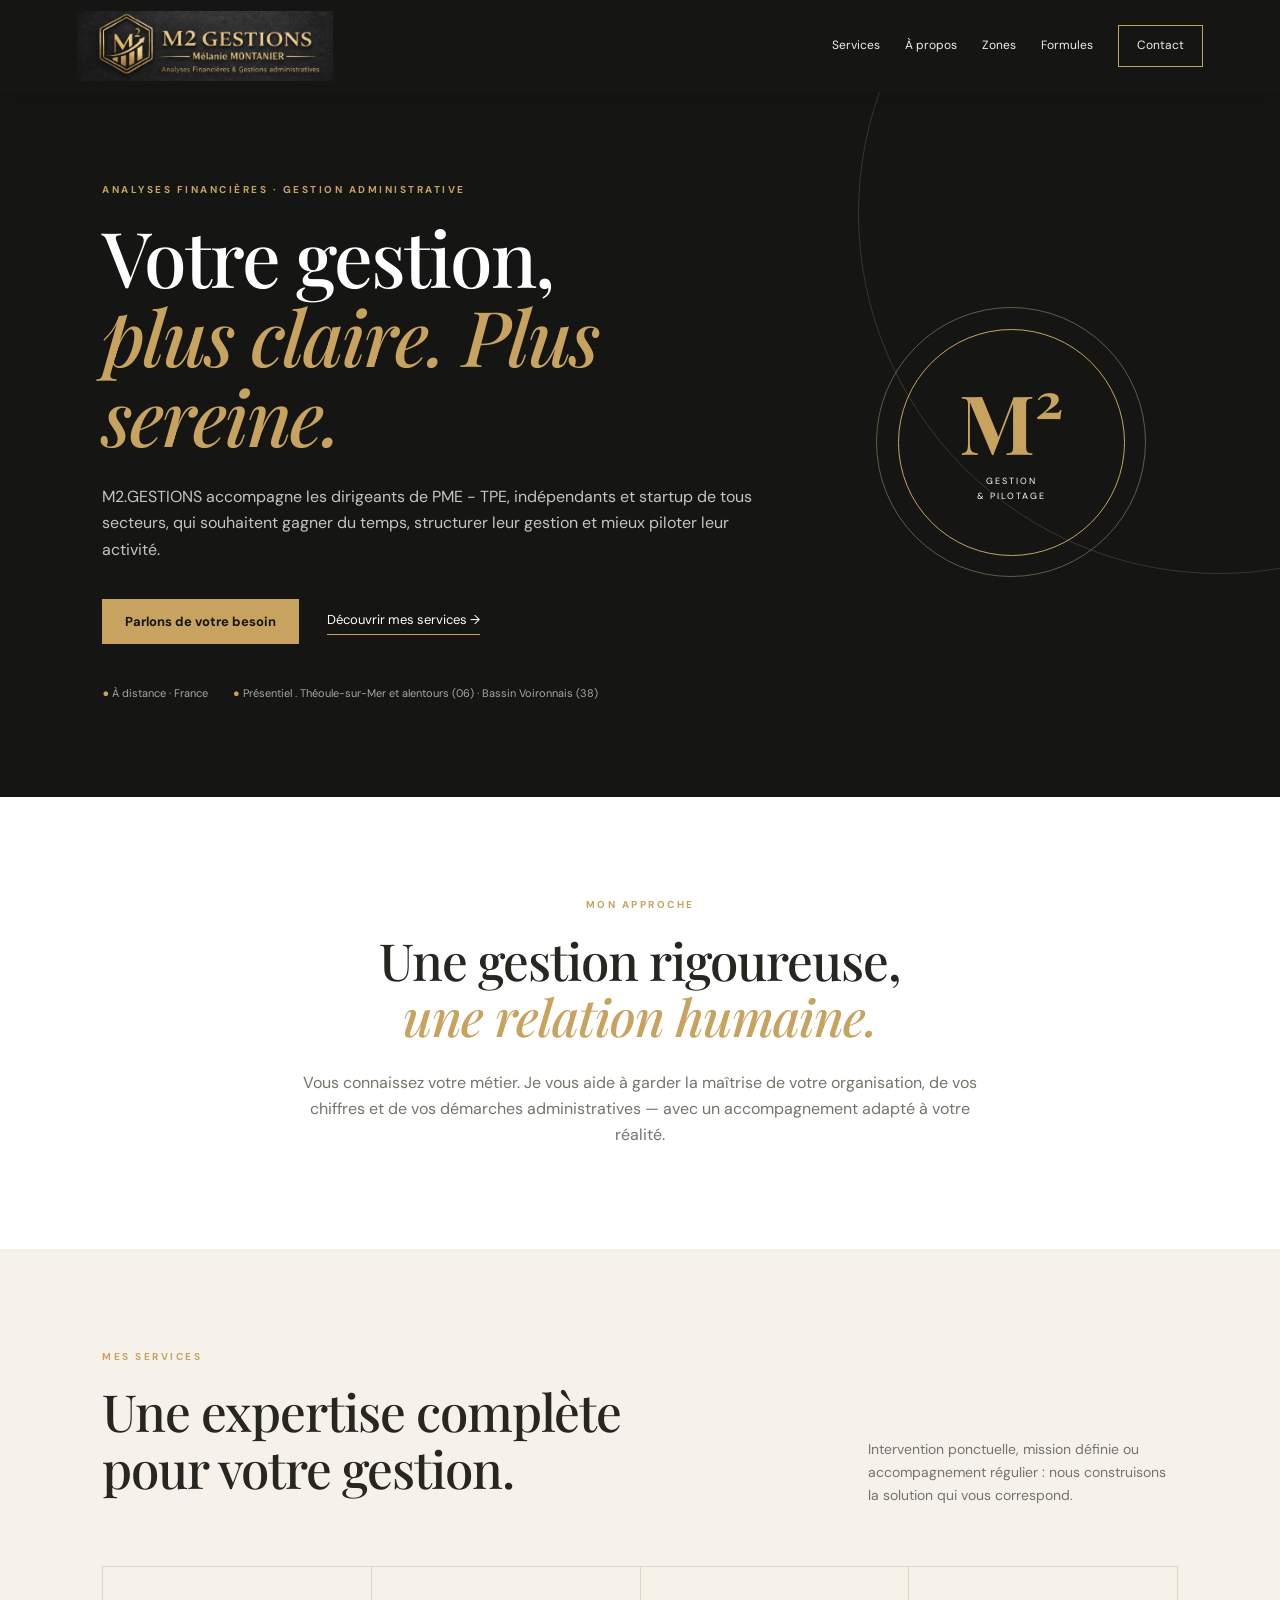
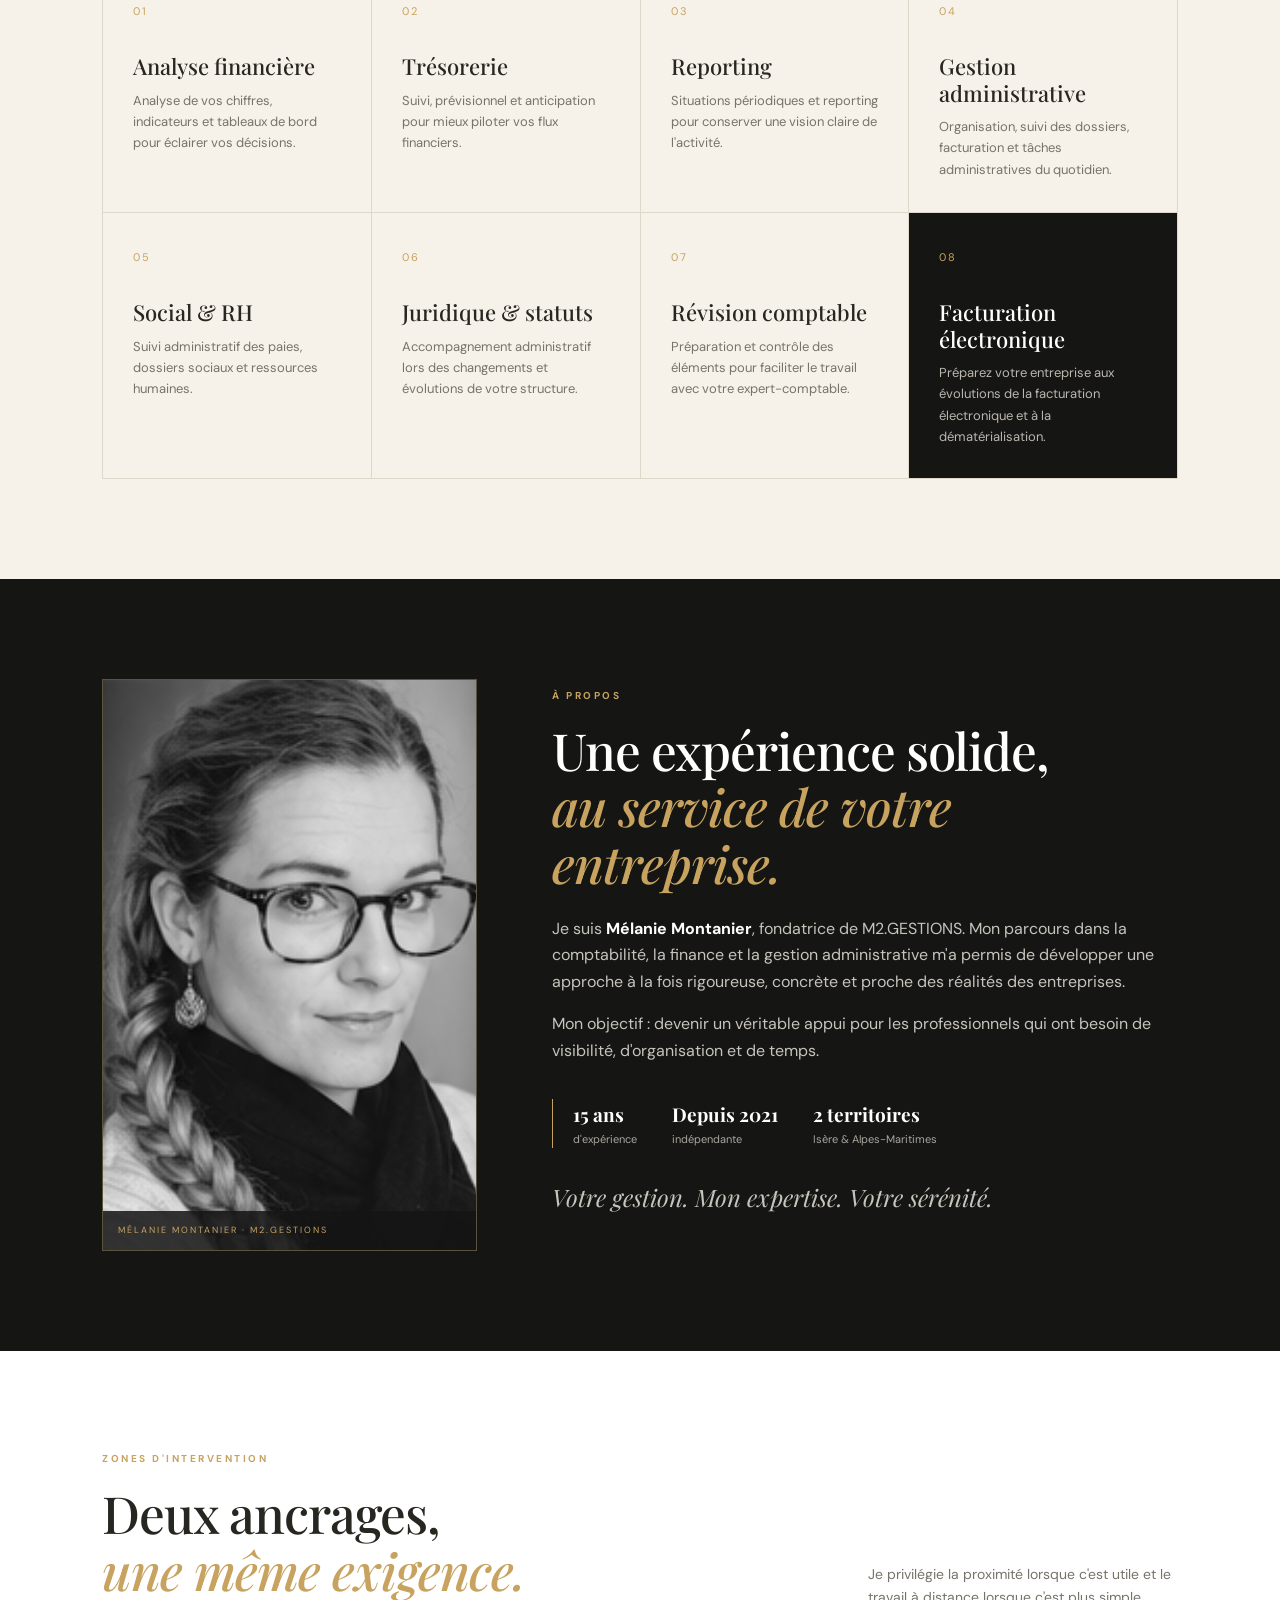
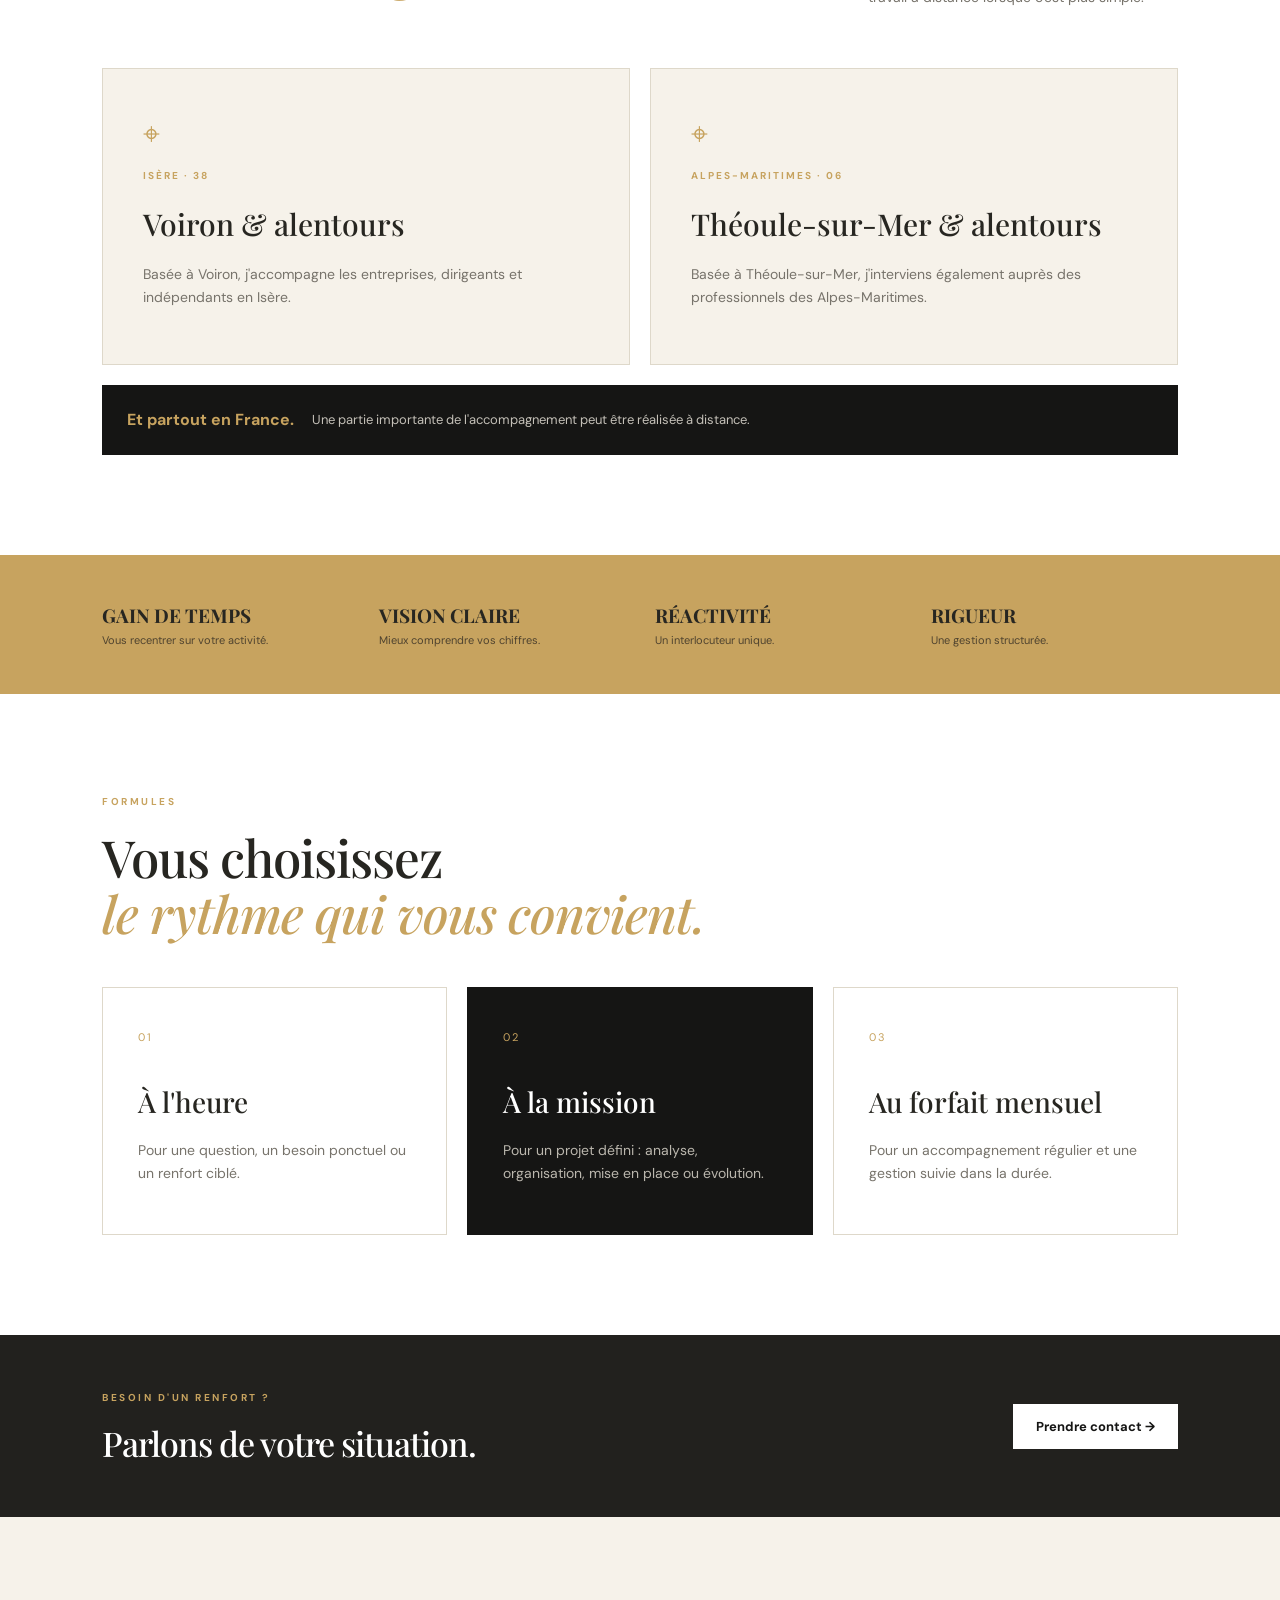
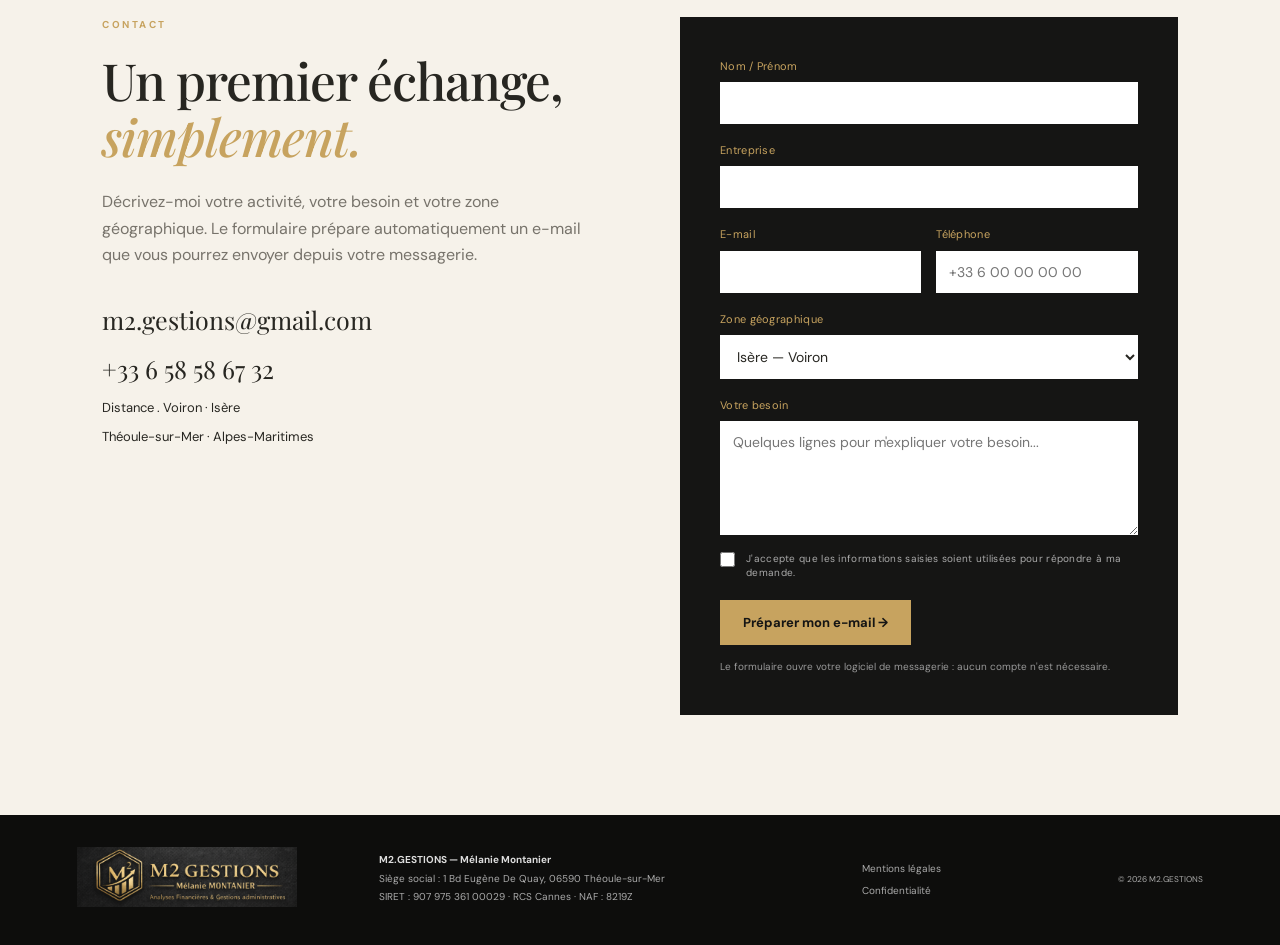
==== commit ec4eef01: "Revise hero text and location information Updated the hero text to specify target audiences and chan" ====
--- a/index.html
+++ b/index.html
@@ -31,15 +31,15 @@
   <div class="hero-copy">
     <p class="eyebrow">ANALYSES FINANCIÈRES · GESTION ADMINISTRATIVE</p>
     <h1>Votre gestion,<br><em>plus claire. Plus sereine.</em></h1>
-    <p class="hero-text">M2.GESTIONS accompagne les dirigeants, indépendants et structures qui souhaitent gagner du temps, structurer leur gestion et mieux piloter leur activité.</p>
+    <p class="hero-text">M2.GESTIONS accompagne les dirigeants de PME - TPE, indépendants et startup de tous secteurs, qui souhaitent gagner du temps, structurer leur gestion et mieux piloter leur activité.</p>
     <div class="hero-actions">
       <a class="btn" href="#contact">Parlons de votre besoin</a>
       <a class="text-link" href="#services">Découvrir mes services →</a>
     </div>
     <div class="hero-locations">
       <span>●  À distance · France</span>
-      <span>● Théoule-sur-Mer · Alpes-Maritimes</span>
-      <span>● Voiron · Isère</span>
+      <span>● Présentiel . Théoule-sur-Mer et alentours (06) · Bassin Voironnais (38)</span>
+      
     </div>
   </div>
   <div class="hero-mark" aria-hidden="true">
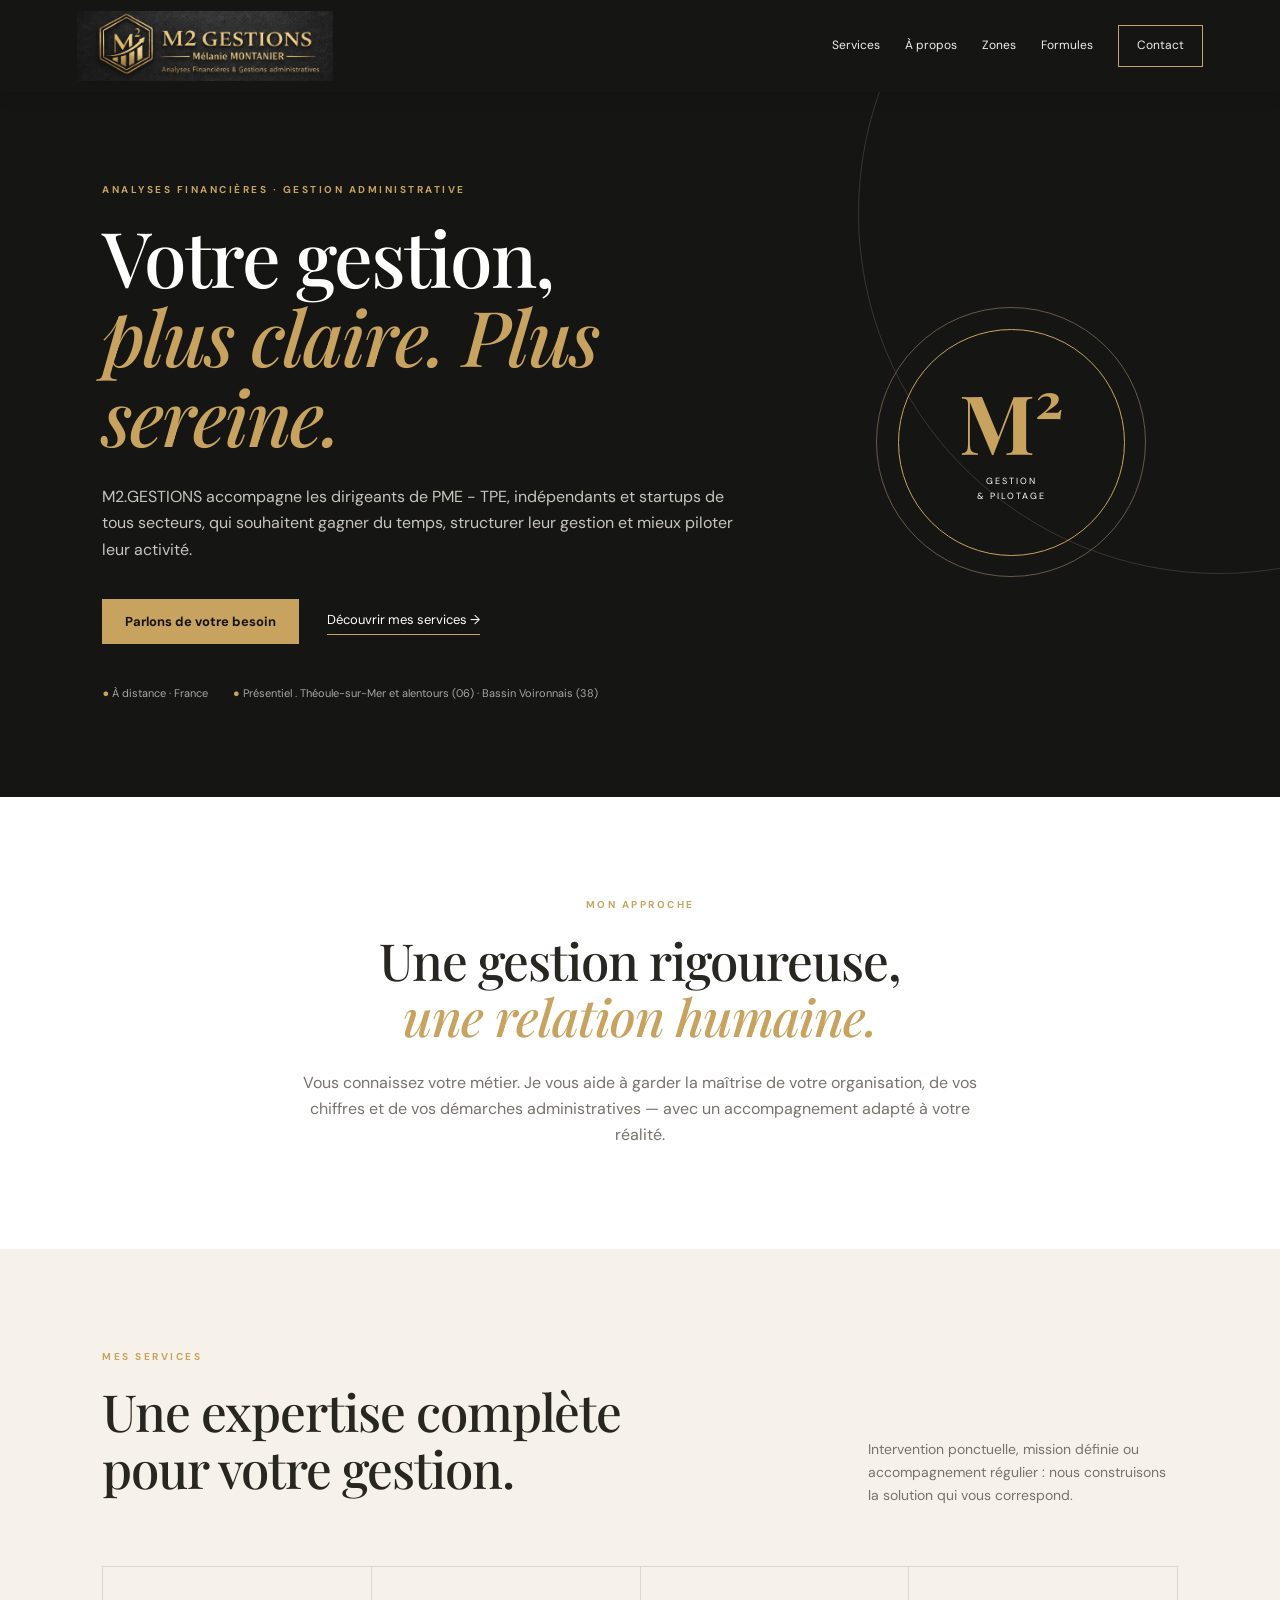
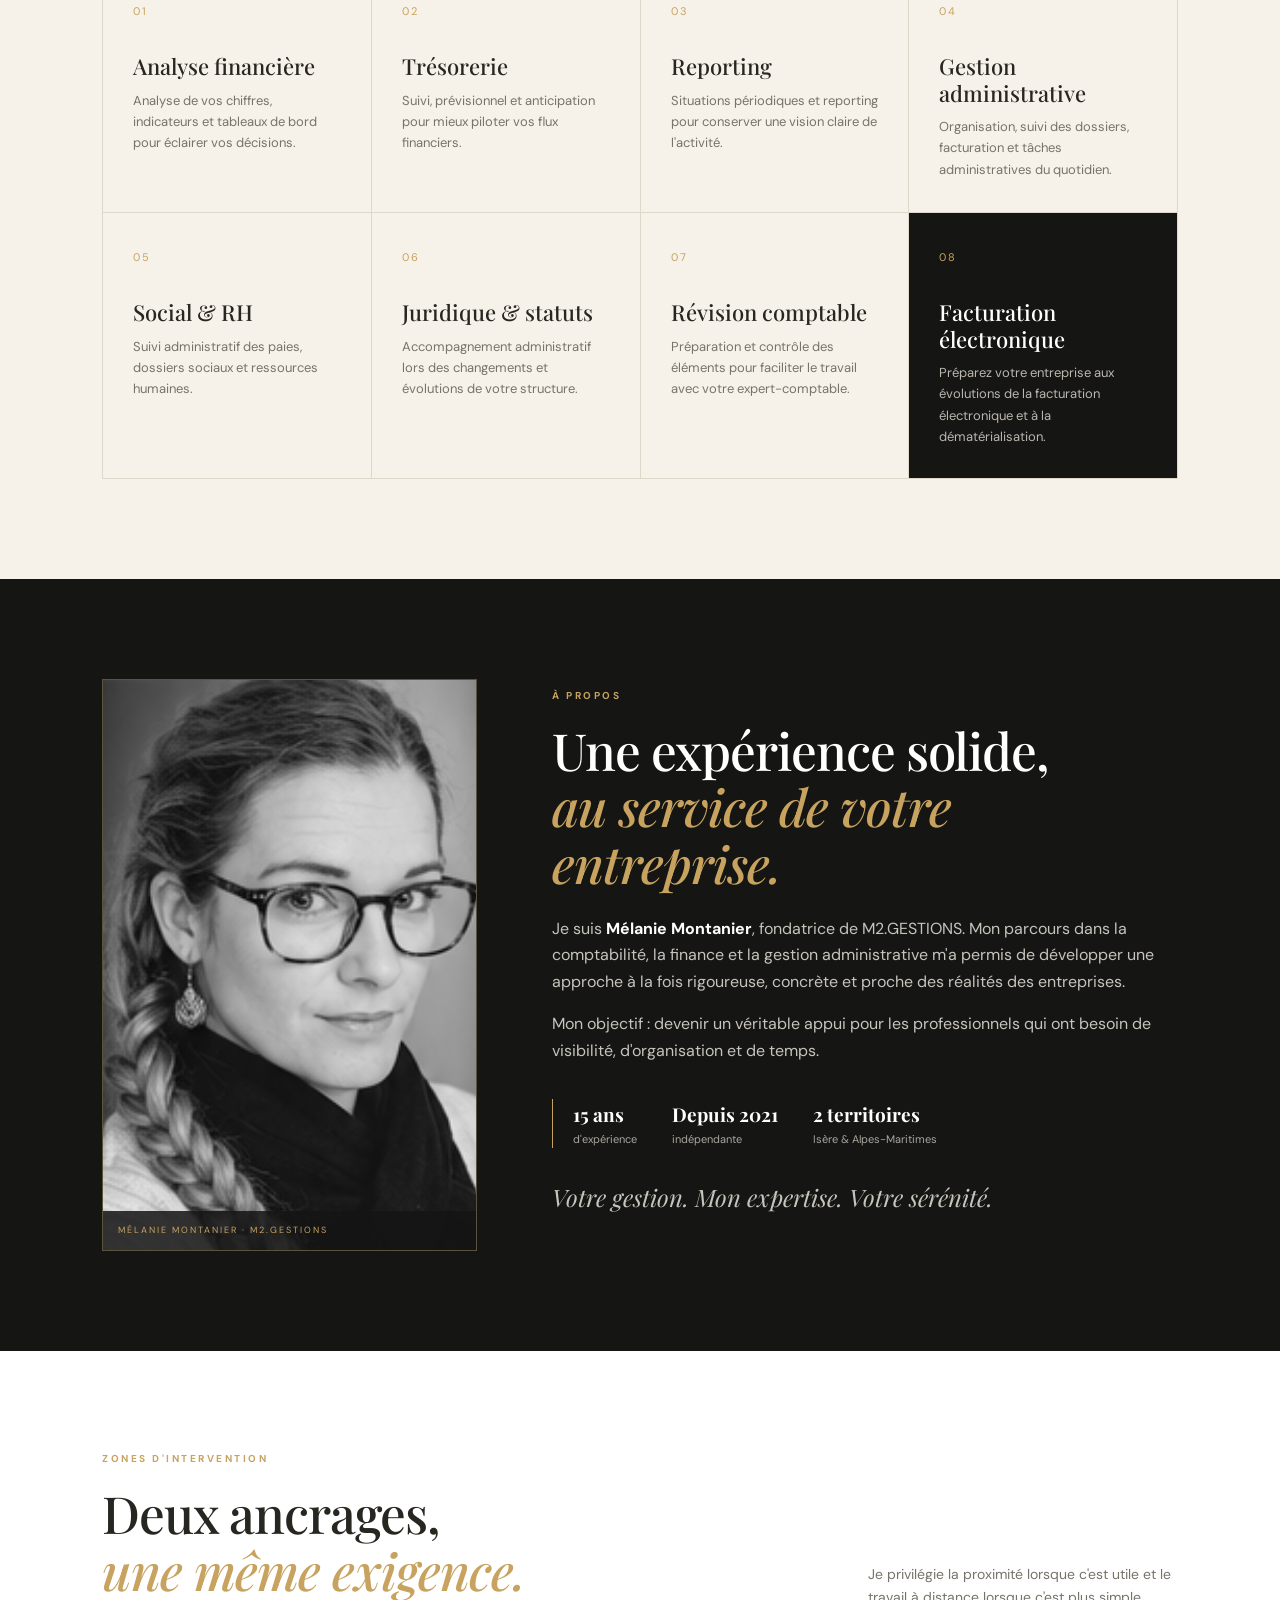
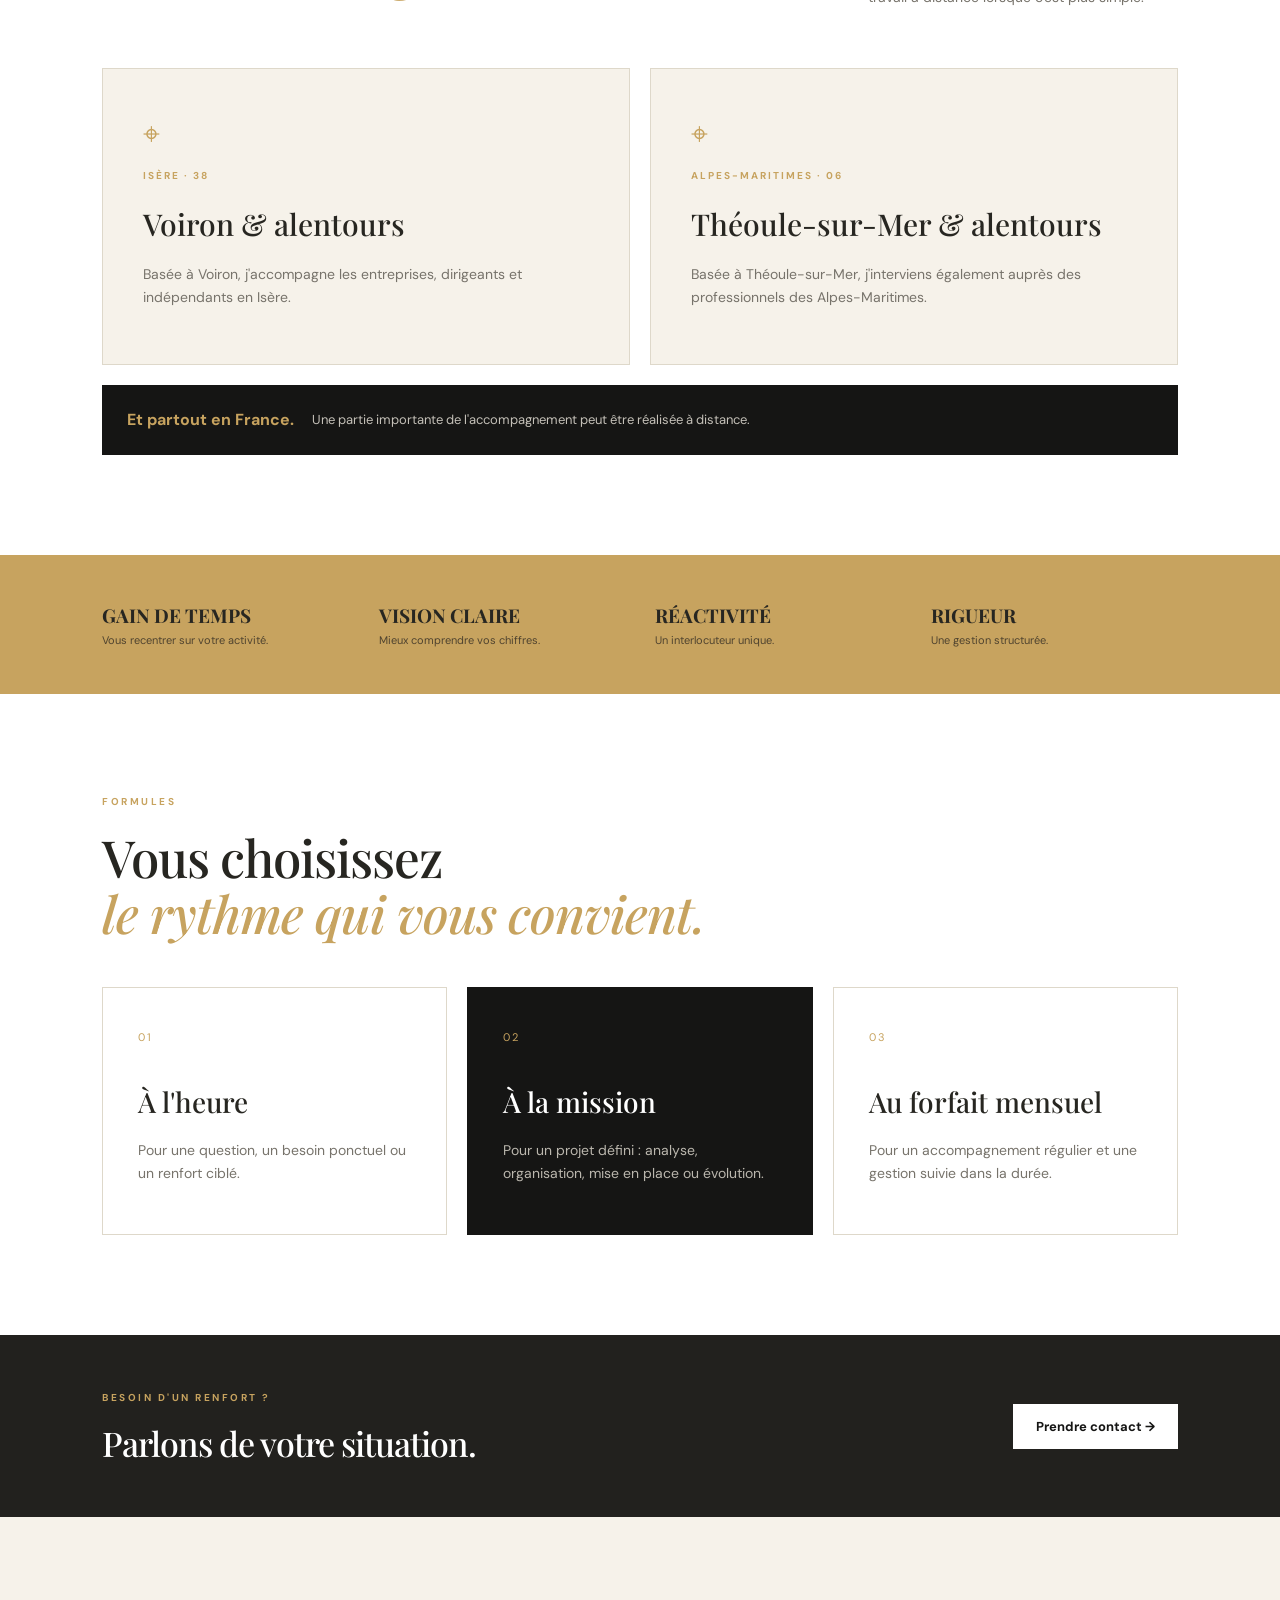
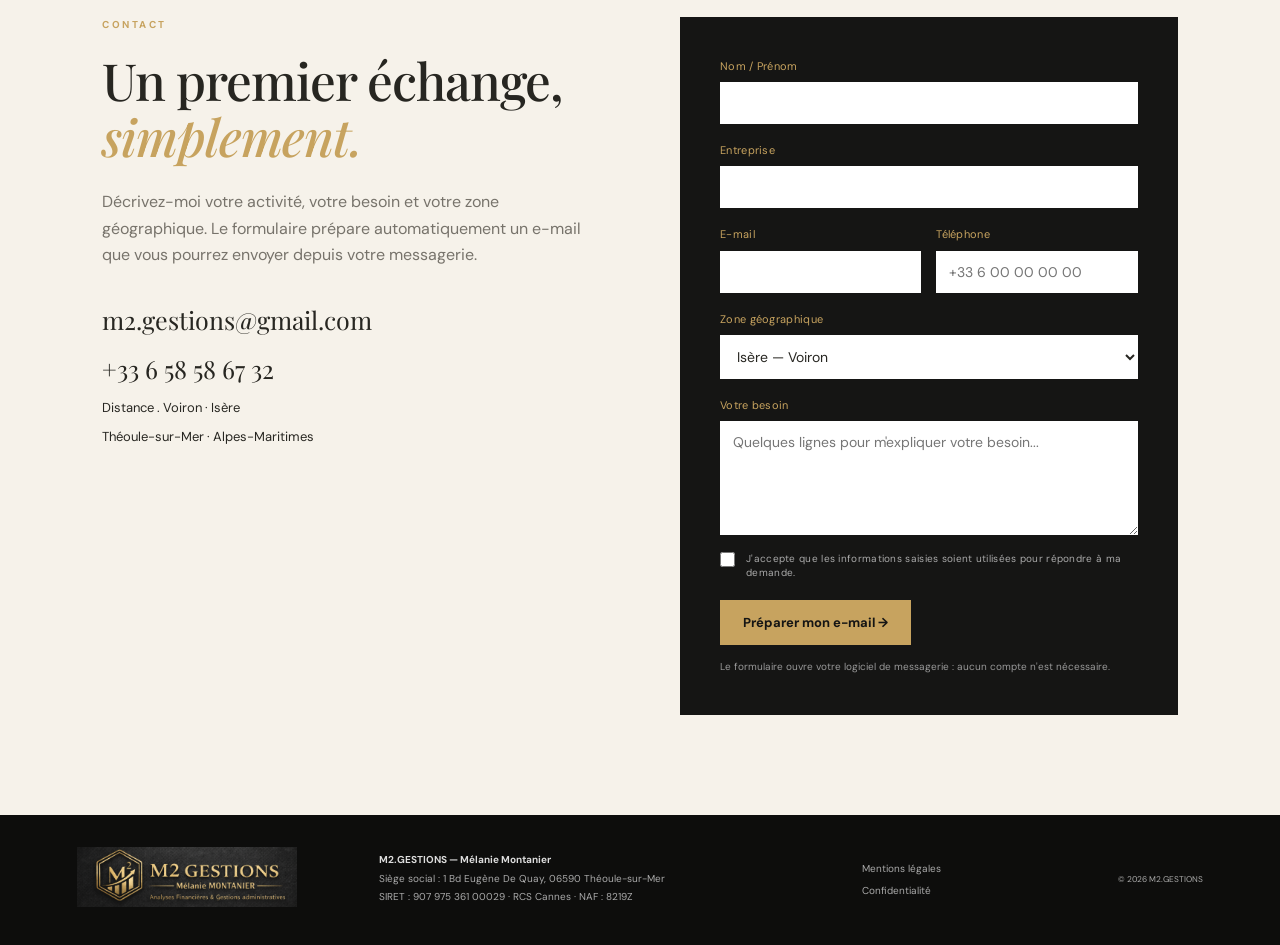
==== commit 42441bdb: "Fix typo in hero-text paragraph" ====
--- a/index.html
+++ b/index.html
@@ -31,7 +31,7 @@
   <div class="hero-copy">
     <p class="eyebrow">ANALYSES FINANCIÈRES · GESTION ADMINISTRATIVE</p>
     <h1>Votre gestion,<br><em>plus claire. Plus sereine.</em></h1>
-    <p class="hero-text">M2.GESTIONS accompagne les dirigeants de PME - TPE, indépendants et startup de tous secteurs, qui souhaitent gagner du temps, structurer leur gestion et mieux piloter leur activité.</p>
+    <p class="hero-text">M2.GESTIONS accompagne les dirigeants de PME - TPE, indépendants et startups de tous secteurs, qui souhaitent gagner du temps, structurer leur gestion et mieux piloter leur activité.</p>
     <div class="hero-actions">
       <a class="btn" href="#contact">Parlons de votre besoin</a>
       <a class="text-link" href="#services">Découvrir mes services →</a>
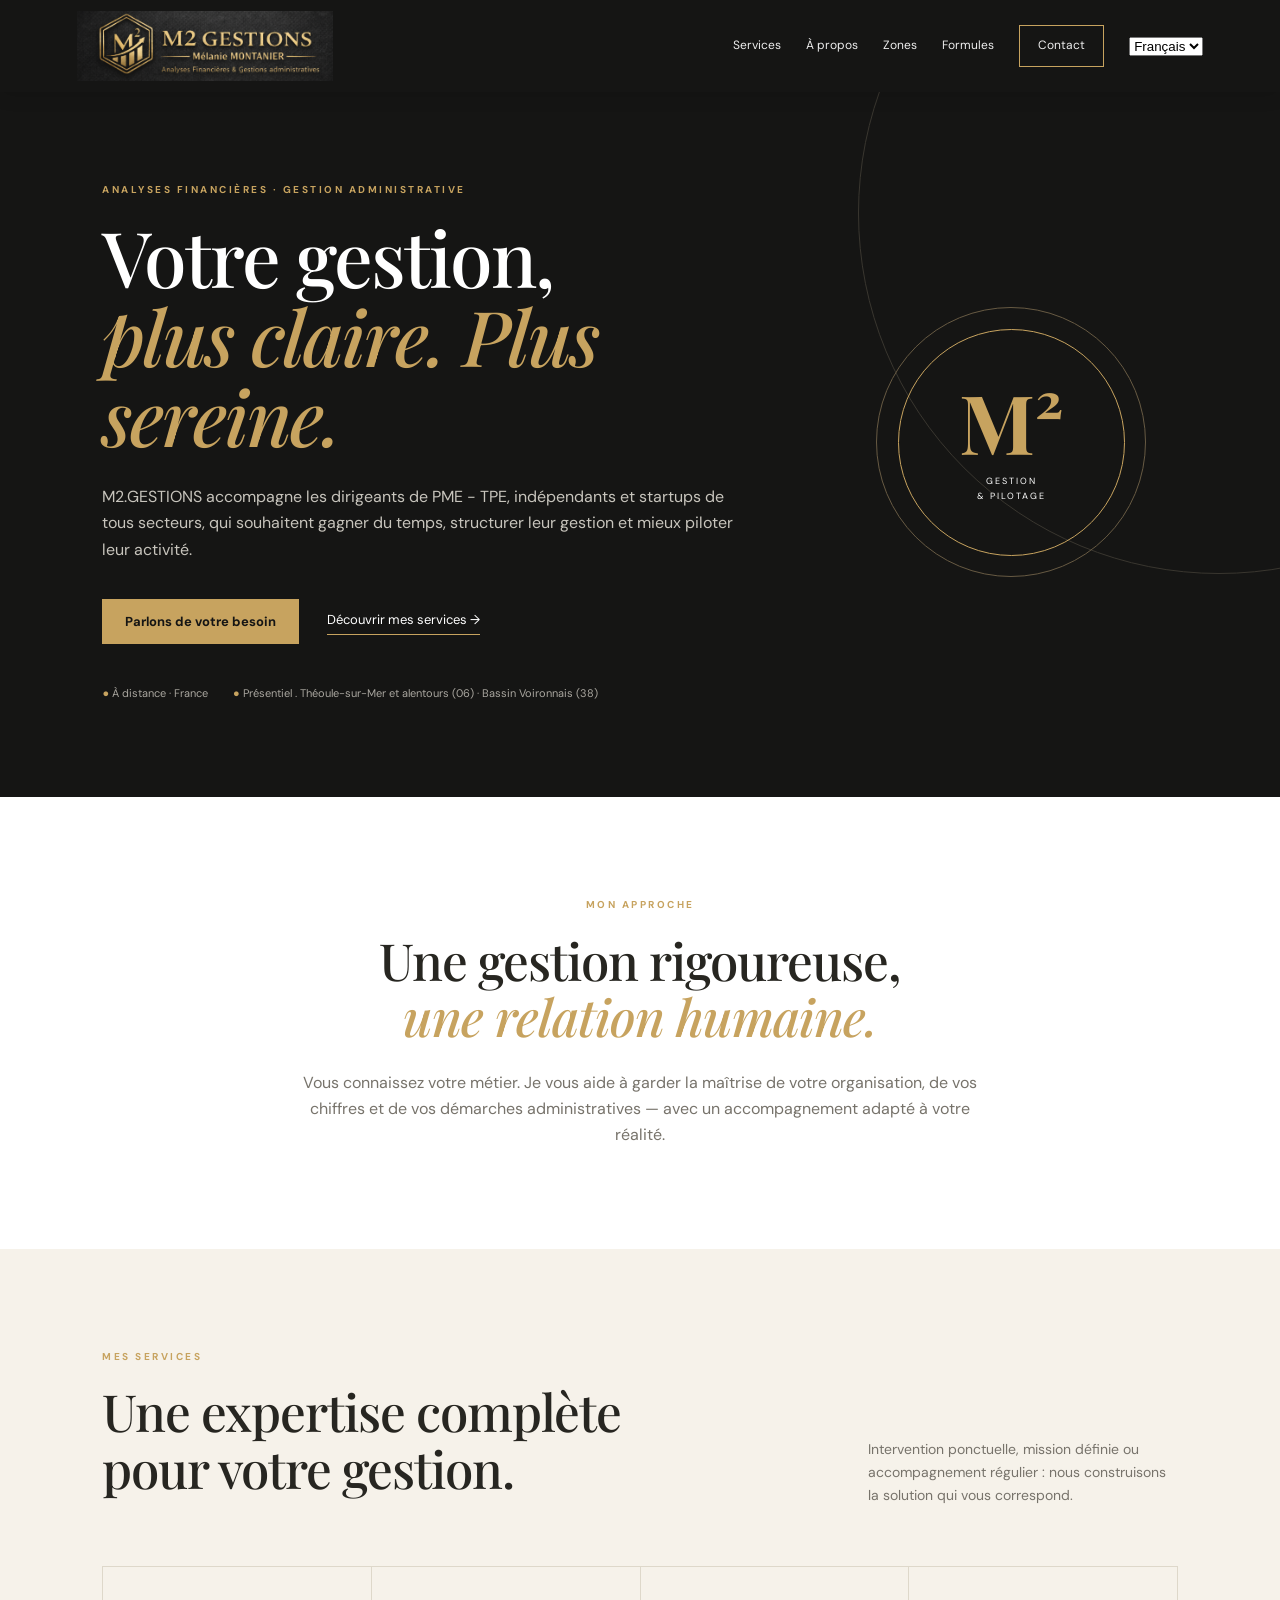
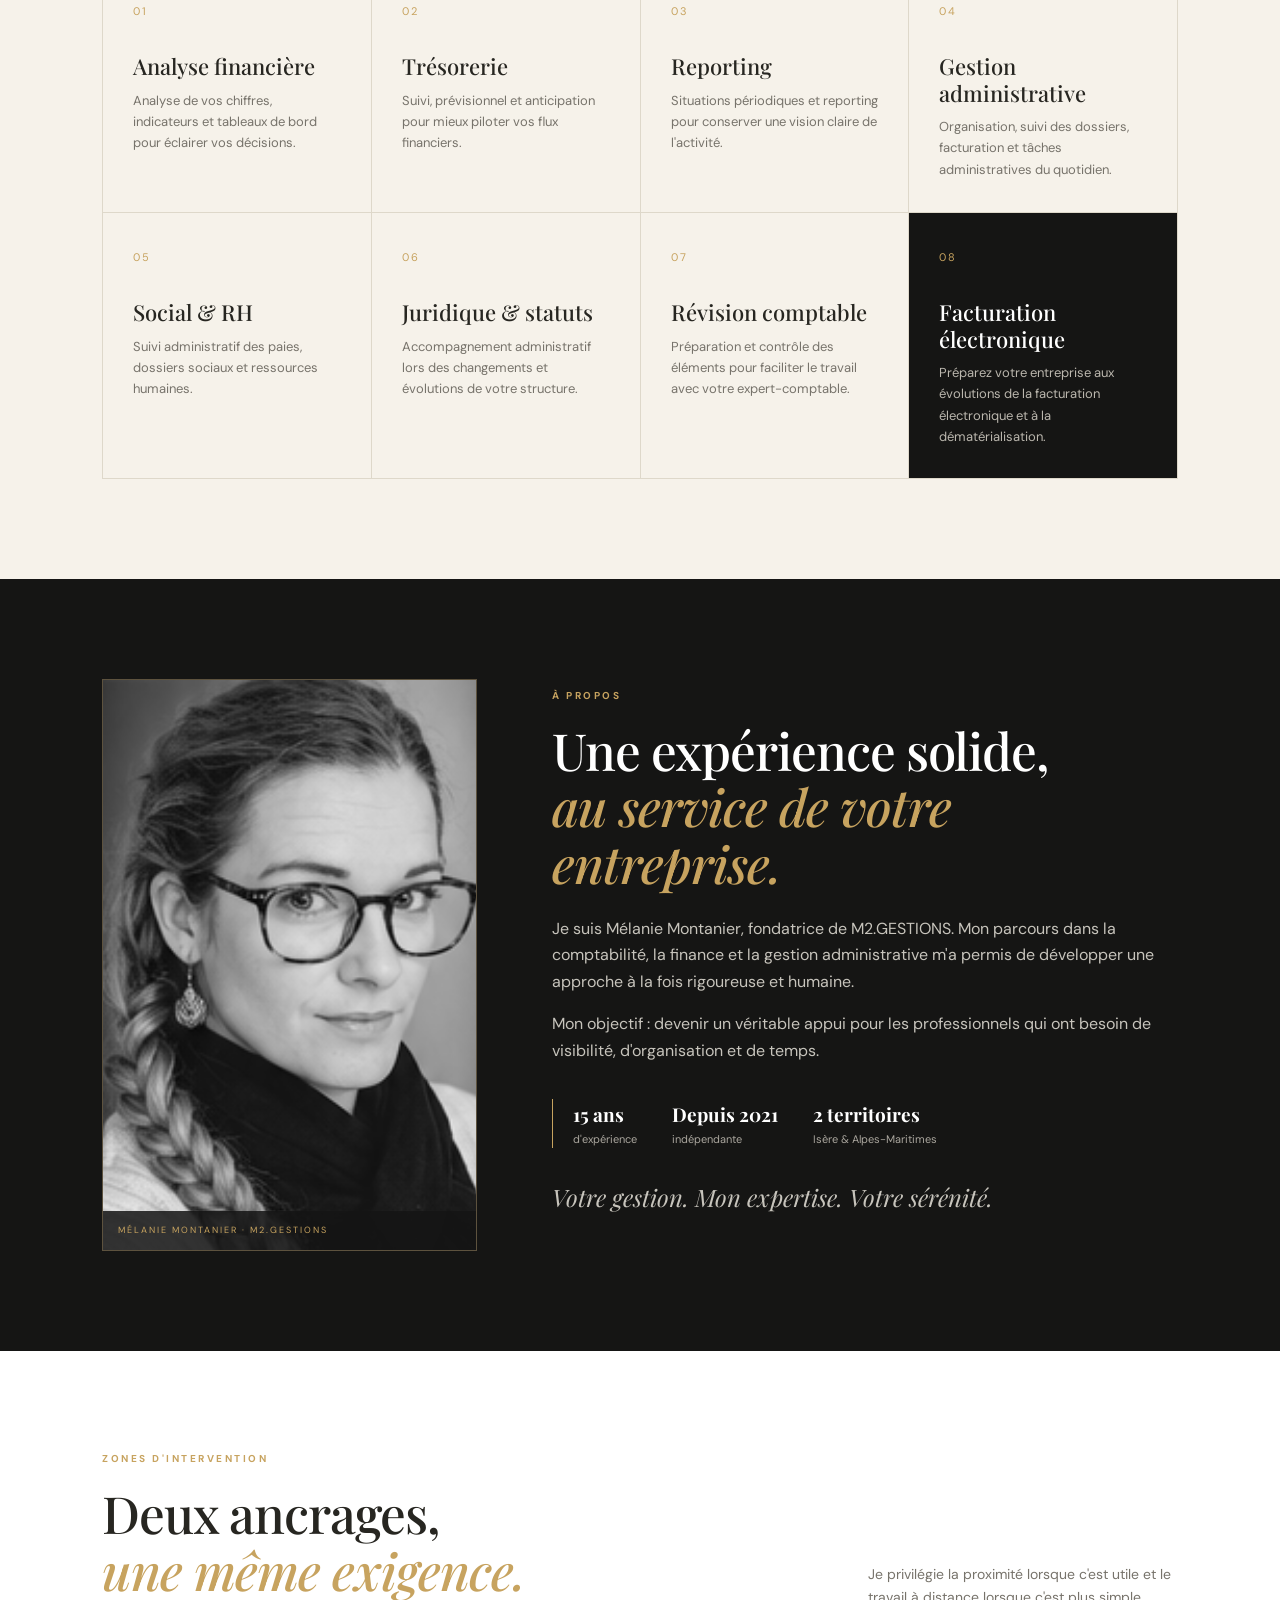
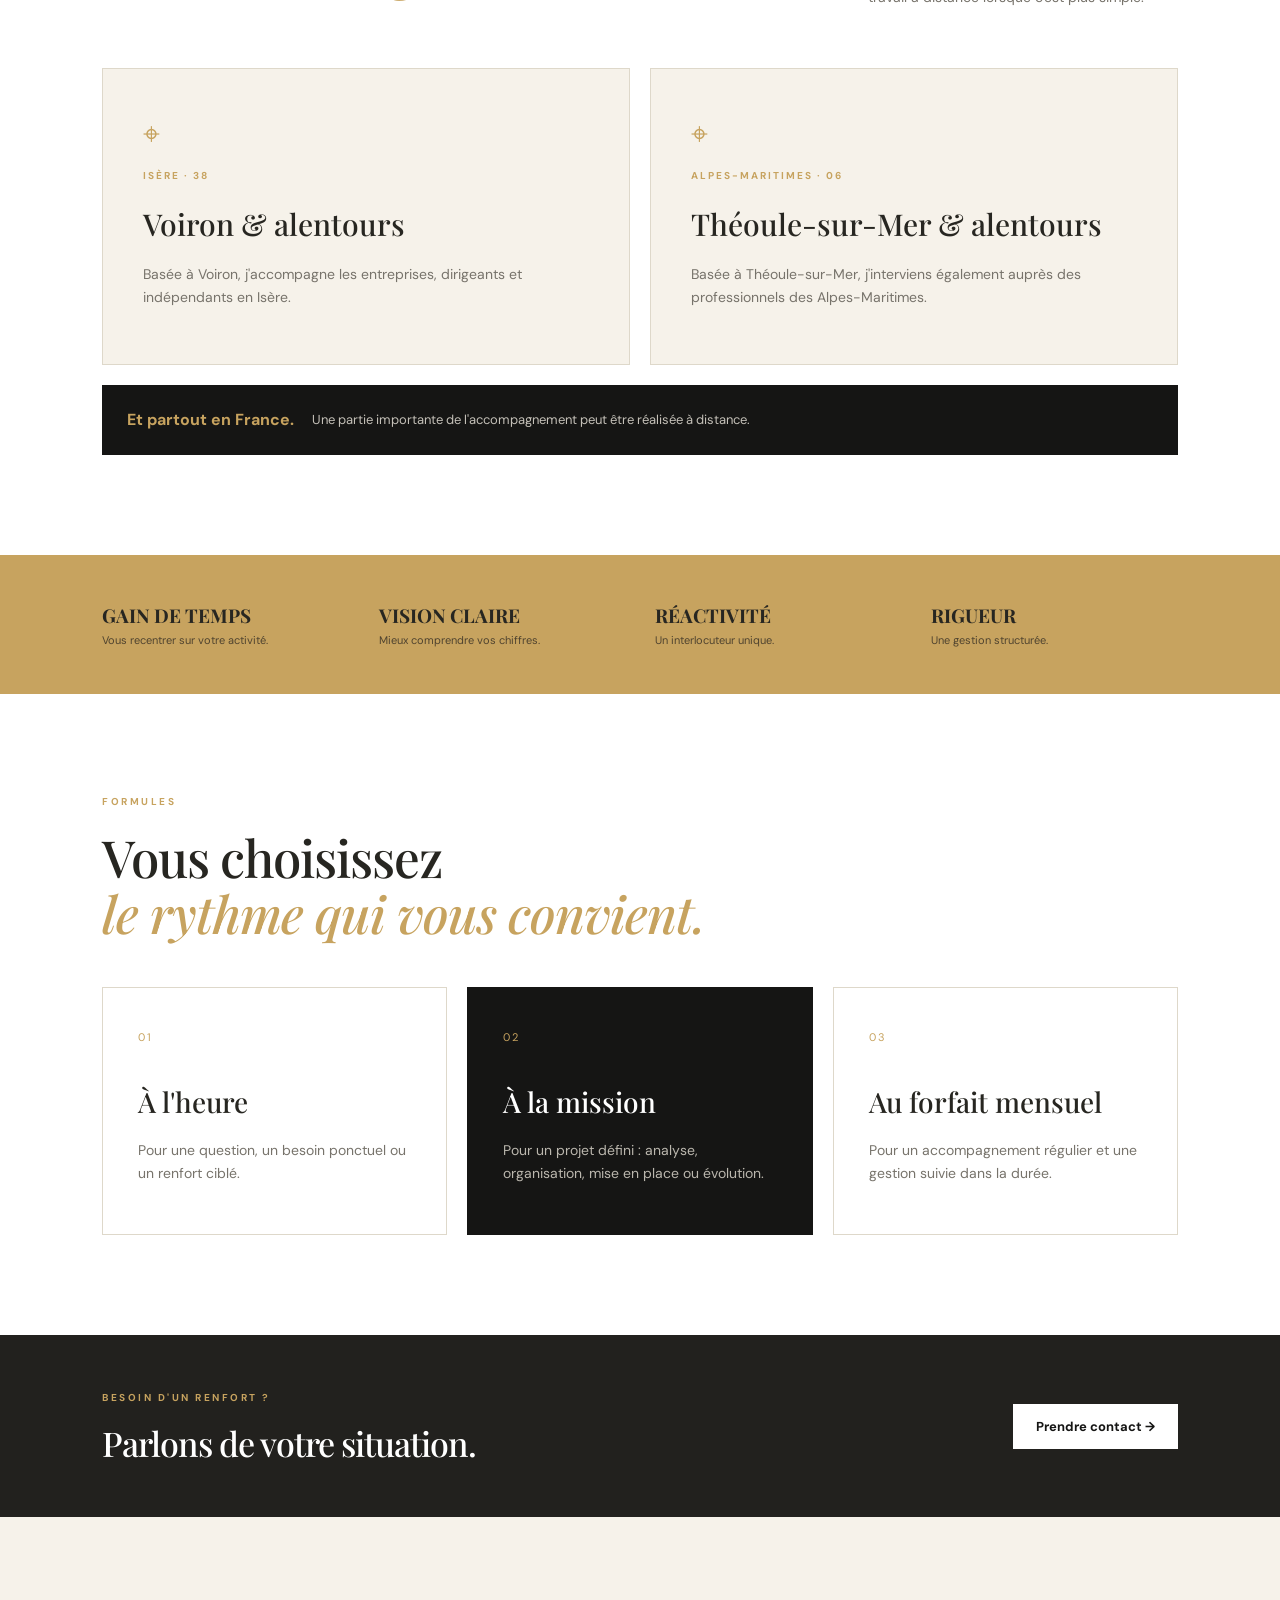
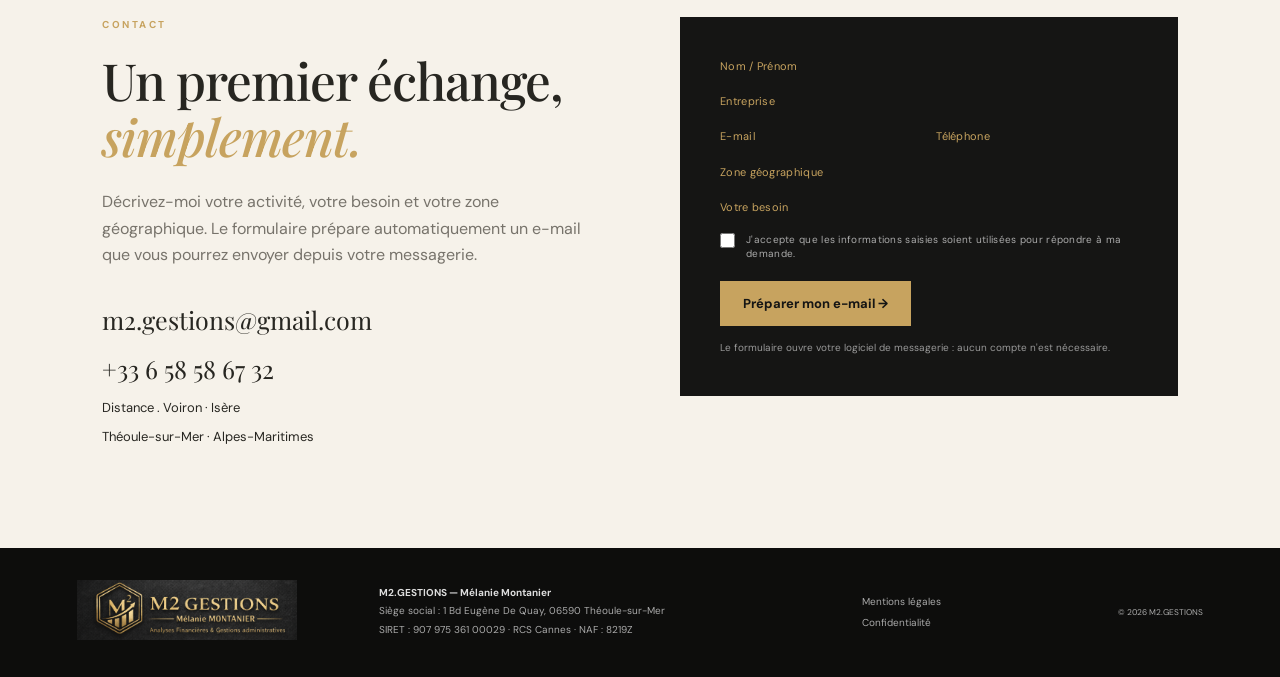
==== commit 3702d7a0: "Ajouter sélecteur de langue (FR/EN) avec système de traduction complet" ====
--- a/index.html
+++ b/index.html
@@ -23,23 +23,28 @@
     <a href="#zones">Zones</a>
     <a href="#formules">Formules</a>
     <a class="nav-cta" href="#contact">Contact</a>
+    <div class="language-selector">
+      <select id="language-select" aria-label="Sélectionner la langue">
+        <option value="fr">Français</option>
+        <option value="en">English</option>
+      </select>
+    </div>
   </nav>
 </header>
 
 <main>
 <section id="accueil" class="hero">
   <div class="hero-copy">
-    <p class="eyebrow">ANALYSES FINANCIÈRES · GESTION ADMINISTRATIVE</p>
-    <h1>Votre gestion,<br><em>plus claire. Plus sereine.</em></h1>
-    <p class="hero-text">M2.GESTIONS accompagne les dirigeants de PME - TPE, indépendants et startups de tous secteurs, qui souhaitent gagner du temps, structurer leur gestion et mieux piloter leur activité.</p>
+    <p class="eyebrow" data-i18n="eyebrow-hero">ANALYSES FINANCIÈRES · GESTION ADMINISTRATIVE</p>
+    <h1><span data-i18n="hero-h1-line1">Votre gestion,</span><br><em data-i18n="hero-h1-line2">plus claire. Plus sereine.</em></h1>
+    <p class="hero-text" data-i18n="hero-text">M2.GESTIONS accompagne les dirigeants de PME - TPE, indépendants et startups de tous secteurs, qui souhaitent gagner du temps, structurer leur gestion et mieux piloter le[...]</p>
     <div class="hero-actions">
-      <a class="btn" href="#contact">Parlons de votre besoin</a>
-      <a class="text-link" href="#services">Découvrir mes services →</a>
+      <a class="btn" href="#contact" data-i18n="btn-contact">Parlons de votre besoin</a>
+      <a class="text-link" href="#services" data-i18n="text-link-services">Découvrir mes services →</a>
     </div>
     <div class="hero-locations">
-      <span>●  À distance · France</span>
-      <span>● Présentiel . Théoule-sur-Mer et alentours (06) · Bassin Voironnais (38)</span>
-      
+      <span data-i18n="location-remote">●  À distance · France</span>
+      <span data-i18n="location-onsite">● Présentiel . Théoule-sur-Mer et alentours (06) · Bassin Voironnais (38)</span>
     </div>
   </div>
   <div class="hero-mark" aria-hidden="true">
@@ -48,129 +53,129 @@
 </section>
 
 <section class="intro section-white">
-  <p class="eyebrow">MON APPROCHE</p>
-  <h2>Une gestion rigoureuse,<br><em>une relation humaine.</em></h2>
-  <p>Vous connaissez votre métier. Je vous aide à garder la maîtrise de votre organisation, de vos chiffres et de vos démarches administratives — avec un accompagnement adapté à votre réalité.</p>
+  <p class="eyebrow" data-i18n="eyebrow-approach">MON APPROCHE</p>
+  <h2><span data-i18n="approach-h2-line1">Une gestion rigoureuse,</span><br><em data-i18n="approach-h2-line2">une relation humaine.</em></h2>
+  <p data-i18n="approach-text">Vous connaissez votre métier. Je vous aide à garder la maîtrise de votre organisation, de vos chiffres et de vos démarches administratives — avec un accompagnement adapté à votre réa[...]</p>
 </section>
 
 <section id="services" class="section services">
   <div class="section-head">
     <div>
-      <p class="eyebrow">MES SERVICES</p>
-      <h2>Une expertise complète<br>pour votre gestion.</h2>
-    </div>
-    <p>Intervention ponctuelle, mission définie ou accompagnement régulier : nous construisons la solution qui vous correspond.</p>
+      <p class="eyebrow" data-i18n="eyebrow-services">MES SERVICES</p>
+      <h2><span data-i18n="services-h2-line1">Une expertise complète</span><br><span data-i18n="services-h2-line2">pour votre gestion.</span></h2>
+    </div>
+    <p data-i18n="services-intro">Intervention ponctuelle, mission définie ou accompagnement régulier : nous construisons la solution qui vous correspond.</p>
   </div>
 
   <div class="service-grid">
-    <article><span>01</span><h3>Analyse financière</h3><p>Analyse de vos chiffres, indicateurs et tableaux de bord pour éclairer vos décisions.</p></article>
-    <article><span>02</span><h3>Trésorerie</h3><p>Suivi, prévisionnel et anticipation pour mieux piloter vos flux financiers.</p></article>
-    <article><span>03</span><h3>Reporting</h3><p>Situations périodiques et reporting pour conserver une vision claire de l'activité.</p></article>
-    <article><span>04</span><h3>Gestion administrative</h3><p>Organisation, suivi des dossiers, facturation et tâches administratives du quotidien.</p></article>
-    <article><span>05</span><h3>Social &amp; RH</h3><p>Suivi administratif des paies, dossiers sociaux et ressources humaines.</p></article>
-    <article><span>06</span><h3>Juridique &amp; statuts</h3><p>Accompagnement administratif lors des changements et évolutions de votre structure.</p></article>
-    <article><span>07</span><h3>Révision comptable</h3><p>Préparation et contrôle des éléments pour faciliter le travail avec votre expert-comptable.</p></article>
-    <article class="dark-card"><span>08</span><h3>Facturation électronique</h3><p>Préparez votre entreprise aux évolutions de la facturation électronique et à la dématérialisation.</p></article>
+    <article><span>01</span><h3 data-i18n="service1-title">Analyse financière</h3><p data-i18n="service1-desc">Analyse de vos chiffres, indicateurs et tableaux de bord pour éclairer vos décisions.</p></article>
+    <article><span>02</span><h3 data-i18n="service2-title">Trésorerie</h3><p data-i18n="service2-desc">Suivi, prévisionnel et anticipation pour mieux piloter vos flux financiers.</p></article>
+    <article><span>03</span><h3 data-i18n="service3-title">Reporting</h3><p data-i18n="service3-desc">Situations périodiques et reporting pour conserver une vision claire de l'activité.</p></article>
+    <article><span>04</span><h3 data-i18n="service4-title">Gestion administrative</h3><p data-i18n="service4-desc">Organisation, suivi des dossiers, facturation et tâches administratives du quotidien.</p></article>
+    <article><span>05</span><h3 data-i18n="service5-title">Social &amp; RH</h3><p data-i18n="service5-desc">Suivi administratif des paies, dossiers sociaux et ressources humaines.</p></article>
+    <article><span>06</span><h3 data-i18n="service6-title">Juridique &amp; statuts</h3><p data-i18n="service6-desc">Accompagnement administratif lors des changements et évolutions de votre structure.</p></article>
+    <article><span>07</span><h3 data-i18n="service7-title">Révision comptable</h3><p data-i18n="service7-desc">Préparation et contrôle des éléments pour faciliter le travail avec votre expert-comptable.</p></article>
+    <article class="dark-card"><span>08</span><h3 data-i18n="service8-title">Facturation électronique</h3><p data-i18n="service8-desc">Préparez votre entreprise aux évolutions de la facturation électronique et à la dématérialisation.</p></article>
   </div>
 </section>
 
 <section id="apropos" class="about">
   <div class="portrait-wrap">
     <img src="melanie.png" alt="Mélanie Montanier" class="portrait">
-    <div class="portrait-caption">MÉLANIE MONTANIER · M2.GESTIONS</div>
+    <div class="portrait-caption" data-i18n="about-caption">MÉLANIE MONTANIER · M2.GESTIONS</div>
   </div>
   <div class="about-copy">
-    <p class="eyebrow">À PROPOS</p>
-    <h2>Une expérience solide,<br><em>au service de votre entreprise.</em></h2>
-    <p>Je suis <strong>Mélanie Montanier</strong>, fondatrice de M2.GESTIONS. Mon parcours dans la comptabilité, la finance et la gestion administrative m'a permis de développer une approche à la fois rigoureuse, concrète et proche des réalités des entreprises.</p>
-    <p>Mon objectif : devenir un véritable appui pour les professionnels qui ont besoin de visibilité, d'organisation et de temps.</p>
+    <p class="eyebrow" data-i18n="eyebrow-about">À PROPOS</p>
+    <h2><span data-i18n="about-h2-line1">Une expérience solide,</span><br><em data-i18n="about-h2-line2">au service de votre entreprise.</em></h2>
+    <p data-i18n="about-intro">Je suis <strong>Mélanie Montanier</strong>, fondatrice de M2.GESTIONS. Mon parcours dans la comptabilité, la finance et la gestion administrative m'a permis de développer une approche à[...]</p>
+    <p data-i18n="about-goal">Mon objectif : devenir un véritable appui pour les professionnels qui ont besoin de visibilité, d'organisation et de temps.</p>
     <div class="about-facts">
-      <div><strong>15 ans</strong><span>d'expérience</span></div>
-      <div><strong>Depuis 2021</strong><span>indépendante</span></div>
-      <div><strong>2 territoires</strong><span>Isère &amp; Alpes-Maritimes</span></div>
-    </div>
-    <p class="signature">Votre gestion. Mon expertise. Votre sérénité.</p>
+      <div><strong data-i18n="about-fact1-value">15 ans</strong><span data-i18n="about-fact1-label">d'expérience</span></div>
+      <div><strong data-i18n="about-fact2-value">Depuis 2021</strong><span data-i18n="about-fact2-label">indépendante</span></div>
+      <div><strong data-i18n="about-fact3-value">2 territoires</strong><span data-i18n="about-fact3-label">Isère &amp; Alpes-Maritimes</span></div>
+    </div>
+    <p class="signature" data-i18n="about-signature">Votre gestion. Mon expertise. Votre sérénité.</p>
   </div>
 </section>
 
 <section id="zones" class="section section-white">
   <div class="section-head">
     <div>
-      <p class="eyebrow">ZONES D'INTERVENTION</p>
-      <h2>Deux ancrages,<br><em>une même exigence.</em></h2>
-    </div>
-    <p>Je privilégie la proximité lorsque c'est utile et le travail à distance lorsque c'est plus simple.</p>
+      <p class="eyebrow" data-i18n="eyebrow-zones">ZONES D'INTERVENTION</p>
+      <h2><span data-i18n="zones-h2-line1">Deux ancrages,</span><br><em data-i18n="zones-h2-line2">une même exigence.</em></h2>
+    </div>
+    <p data-i18n="zones-intro">Je privilégie la proximité lorsque c'est utile et le travail à distance lorsque c'est plus simple.</p>
   </div>
   <div class="zone-grid">
     <article class="zone-card">
       <div class="zone-icon">⌖</div>
-      <p class="zone-kicker">ISÈRE · 38</p>
-      <h3>Voiron &amp; alentours</h3>
-      <p>Basée à Voiron, j'accompagne les entreprises, dirigeants et indépendants en Isère.</p>
+      <p class="zone-kicker" data-i18n="zone1-kicker">ISÈRE · 38</p>
+      <h3 data-i18n="zone1-title">Voiron &amp; alentours</h3>
+      <p data-i18n="zone1-desc">Basée à Voiron, j'accompagne les entreprises, dirigeants et indépendants en Isère.</p>
     </article>
     <article class="zone-card">
       <div class="zone-icon">⌖</div>
-      <p class="zone-kicker">ALPES-MARITIMES · 06</p>
-      <h3>Théoule-sur-Mer &amp; alentours</h3>
-      <p>Basée à Théoule-sur-Mer, j'interviens également auprès des professionnels des Alpes-Maritimes.</p>
+      <p class="zone-kicker" data-i18n="zone2-kicker">ALPES-MARITIMES · 06</p>
+      <h3 data-i18n="zone2-title">Théoule-sur-Mer &amp; alentours</h3>
+      <p data-i18n="zone2-desc">Basée à Théoule-sur-Mer, j'interviens également auprès des professionnels des Alpes-Maritimes.</p>
     </article>
   </div>
-  <div class="remote-bar"><strong>Et partout en France.</strong><span>Une partie importante de l'accompagnement peut être réalisée à distance.</span></div>
+  <div class="remote-bar"><strong data-i18n="zones-remote-label">Et partout en France.</strong><span data-i18n="zones-remote-desc">Une partie importante de l'accompagnement peut être réalisée à distance.</span></div>
 </section>
 
 <section class="reassurance">
-  <div><strong>GAIN DE TEMPS</strong><span>Vous recentrer sur votre activité.</span></div>
-  <div><strong>VISION CLAIRE</strong><span>Mieux comprendre vos chiffres.</span></div>
-  <div><strong>RÉACTIVITÉ</strong><span>Un interlocuteur unique.</span></div>
-  <div><strong>RIGUEUR</strong><span>Une gestion structurée.</span></div>
+  <div><strong data-i18n="reassurance1-label">GAIN DE TEMPS</strong><span data-i18n="reassurance1-desc">Vous recentrer sur votre activité.</span></div>
+  <div><strong data-i18n="reassurance2-label">VISION CLAIRE</strong><span data-i18n="reassurance2-desc">Mieux comprendre vos chiffres.</span></div>
+  <div><strong data-i18n="reassurance3-label">RÉACTIVITÉ</strong><span data-i18n="reassurance3-desc">Un interlocuteur unique.</span></div>
+  <div><strong data-i18n="reassurance4-label">RIGUEUR</strong><span data-i18n="reassurance4-desc">Une gestion structurée.</span></div>
 </section>
 
 <section id="formules" class="section formulas">
-  <p class="eyebrow">FORMULES</p>
-  <h2>Vous choisissez<br><em>le rythme qui vous convient.</em></h2>
+  <p class="eyebrow" data-i18n="eyebrow-formulas">FORMULES</p>
+  <h2><span data-i18n="formulas-h2-line1">Vous choisissez</span><br><em data-i18n="formulas-h2-line2">le rythme qui vous convient.</em></h2>
   <div class="formula-grid">
-    <article><span>01</span><h3>À l'heure</h3><p>Pour une question, un besoin ponctuel ou un renfort ciblé.</p></article>
-    <article class="featured"><span>02</span><h3>À la mission</h3><p>Pour un projet défini : analyse, organisation, mise en place ou évolution.</p></article>
-    <article><span>03</span><h3>Au forfait mensuel</h3><p>Pour un accompagnement régulier et une gestion suivie dans la durée.</p></article>
+    <article><span>01</span><h3 data-i18n="formula1-title">À l'heure</h3><p data-i18n="formula1-desc">Pour une question, un besoin ponctuel ou un renfort ciblé.</p></article>
+    <article class="featured"><span>02</span><h3 data-i18n="formula2-title">À la mission</h3><p data-i18n="formula2-desc">Pour un projet défini : analyse, organisation, mise en place ou évolution.</p></article>
+    <article><span>03</span><h3 data-i18n="formula3-title">Au forfait mensuel</h3><p data-i18n="formula3-desc">Pour un accompagnement régulier et une gestion suivie dans la durée.</p></article>
   </div>
 </section>
 
 <section class="cta-strip">
-  <div><p class="eyebrow">BESOIN D'UN RENFORT ?</p><h2>Parlons de votre situation.</h2></div>
-  <a class="btn btn-light" href="#contact">Prendre contact →</a>
+  <div><p class="eyebrow" data-i18n="eyebrow-cta">BESOIN D'UN RENFORT ?</p><h2 data-i18n="cta-h2">Parlons de votre situation.</h2></div>
+  <a class="btn btn-light" href="#contact" data-i18n="btn-contact-link">Prendre contact →</a>
 </section>
 
 <section id="contact" class="contact section">
   <div>
-    <p class="eyebrow">CONTACT</p>
-    <h2>Un premier échange,<br><em>simplement.</em></h2>
-    <p>Décrivez-moi votre activité, votre besoin et votre zone géographique. Le formulaire prépare automatiquement un e-mail que vous pourrez envoyer depuis votre messagerie.</p>
+    <p class="eyebrow" data-i18n="eyebrow-contact">CONTACT</p>
+    <h2><span data-i18n="contact-h2-line1">Un premier échange,</span><br><em data-i18n="contact-h2-line2">simplement.</em></h2>
+    <p data-i18n="contact-intro">Décrivez-moi votre activité, votre besoin et votre zone géographique. Le formulaire prépare automatiquement un e-mail que vous pourrez envoyer depuis votre messagerie.</p>
     <div class="contact-details">
       <a href="mailto:m2.gestions@gmail.com">m2.gestions@gmail.com</a>
       <a href="tel:+33658586732">+33 6 58 58 67 32</a>
-      <span>Distance . Voiron · Isère</span>
-      <span>Théoule-sur-Mer · Alpes-Maritimes</span>
+      <span data-i18n="contact-location1">Distance . Voiron · Isère</span>
+      <span data-i18n="contact-location2">Théoule-sur-Mer · Alpes-Maritimes</span>
     </div>
   </div>
 
   <form id="contact-form" class="contact-form">
-    <label>Nom / Prénom<input name="nom" required autocomplete="name"></label>
-    <label>Entreprise<input name="entreprise" autocomplete="organization"></label>
+    <label data-i18n="form-label-name">Nom / Prénom<input name="nom" required autocomplete="name"></label>
+    <label data-i18n="form-label-company">Entreprise<input name="entreprise" autocomplete="organization"></label>
     <div class="two-cols">
-      <label>E-mail<input type="email" name="email" required autocomplete="email"></label>
-      <label>Téléphone<input type="tel" name="telephone" autocomplete="tel" placeholder="+33 6 00 00 00 00"></label>
-    </div>
-    <label>Zone géographique
+      <label data-i18n="form-label-email">E-mail<input type="email" name="email" required autocomplete="email"></label>
+      <label data-i18n="form-label-phone">Téléphone<input type="tel" name="telephone" autocomplete="tel" placeholder="+33 6 00 00 00 00"></label>
+    </div>
+    <label data-i18n="form-label-zone">Zone géographique
       <select name="zone">
-        <option value="Distance et présentiel : Isère — Voiron">Isère — Voiron</option>
-        <option value="Alpes-Maritimes — Théoule-sur-Mer">Alpes-Maritimes — Théoule-sur-Mer</option>
-        <option value="À distance — France">À distance — France</option>
+        <option value="Distance et présentiel : Isère — Voiron" data-i18n="form-zone-isere">Isère — Voiron</option>
+        <option value="Alpes-Maritimes — Théoule-sur-Mer" data-i18n="form-zone-paca">Alpes-Maritimes — Théoule-sur-Mer</option>
+        <option value="À distance — France" data-i18n="form-zone-remote">À distance — France</option>
       </select>
     </label>
-    <label>Votre besoin<textarea name="message" rows="5" required placeholder="Quelques lignes pour m'expliquer votre besoin..."></textarea></label>
-    <label class="check"><input type="checkbox" required> J'accepte que les informations saisies soient utilisées pour répondre à ma demande.</label>
-    <button class="btn" type="submit">Préparer mon e-mail →</button>
-    <p class="form-note">Le formulaire ouvre votre logiciel de messagerie : aucun compte n'est nécessaire.</p>
+    <label data-i18n="form-label-message">Votre besoin<textarea name="message" rows="5" required placeholder="Quelques lignes pour m'expliquer votre besoin..."></textarea></label>
+    <label class="check"><input type="checkbox" required> <span data-i18n="form-label-consent">J'accepte que les informations saisies soient utilisées pour répondre à ma demande.</span></label>
+    <button class="btn" type="submit" data-i18n="form-btn-submit">Préparer mon e-mail →</button>
+    <p class="form-note" data-i18n="form-note">Le formulaire ouvre votre logiciel de messagerie : aucun compte n'est nécessaire.</p>
   </form>
 </section>
 </main>
@@ -187,6 +192,245 @@
 </footer>
 
 <script>
+// Dictionnaire des traductions
+const translations = {
+  fr: {
+    'eyebrow-hero': 'ANALYSES FINANCIÈRES · GESTION ADMINISTRATIVE',
+    'hero-h1-line1': 'Votre gestion,',
+    'hero-h1-line2': 'plus claire. Plus sereine.',
+    'hero-text': 'M2.GESTIONS accompagne les dirigeants de PME - TPE, indépendants et startups de tous secteurs, qui souhaitent gagner du temps, structurer leur gestion et mieux piloter leur activité.',
+    'btn-contact': 'Parlons de votre besoin',
+    'text-link-services': 'Découvrir mes services →',
+    'location-remote': '●  À distance · France',
+    'location-onsite': '● Présentiel . Théoule-sur-Mer et alentours (06) · Bassin Voironnais (38)',
+    'eyebrow-approach': 'MON APPROCHE',
+    'approach-h2-line1': 'Une gestion rigoureuse,',
+    'approach-h2-line2': 'une relation humaine.',
+    'approach-text': 'Vous connaissez votre métier. Je vous aide à garder la maîtrise de votre organisation, de vos chiffres et de vos démarches administratives — avec un accompagnement adapté à votre réalité.',
+    'eyebrow-services': 'MES SERVICES',
+    'services-h2-line1': 'Une expertise complète',
+    'services-h2-line2': 'pour votre gestion.',
+    'services-intro': 'Intervention ponctuelle, mission définie ou accompagnement régulier : nous construisons la solution qui vous correspond.',
+    'service1-title': 'Analyse financière',
+    'service1-desc': 'Analyse de vos chiffres, indicateurs et tableaux de bord pour éclairer vos décisions.',
+    'service2-title': 'Trésorerie',
+    'service2-desc': 'Suivi, prévisionnel et anticipation pour mieux piloter vos flux financiers.',
+    'service3-title': 'Reporting',
+    'service3-desc': 'Situations périodiques et reporting pour conserver une vision claire de l\'activité.',
+    'service4-title': 'Gestion administrative',
+    'service4-desc': 'Organisation, suivi des dossiers, facturation et tâches administratives du quotidien.',
+    'service5-title': 'Social & RH',
+    'service5-desc': 'Suivi administratif des paies, dossiers sociaux et ressources humaines.',
+    'service6-title': 'Juridique & statuts',
+    'service6-desc': 'Accompagnement administratif lors des changements et évolutions de votre structure.',
+    'service7-title': 'Révision comptable',
+    'service7-desc': 'Préparation et contrôle des éléments pour faciliter le travail avec votre expert-comptable.',
+    'service8-title': 'Facturation électronique',
+    'service8-desc': 'Préparez votre entreprise aux évolutions de la facturation électronique et à la dématérialisation.',
+    'about-caption': 'MÉLANIE MONTANIER · M2.GESTIONS',
+    'eyebrow-about': 'À PROPOS',
+    'about-h2-line1': 'Une expérience solide,',
+    'about-h2-line2': 'au service de votre entreprise.',
+    'about-intro': 'Je suis Mélanie Montanier, fondatrice de M2.GESTIONS. Mon parcours dans la comptabilité, la finance et la gestion administrative m\'a permis de développer une approche à la fois rigoureuse et humaine.',
+    'about-goal': 'Mon objectif : devenir un véritable appui pour les professionnels qui ont besoin de visibilité, d\'organisation et de temps.',
+    'about-fact1-value': '15 ans',
+    'about-fact1-label': 'd\'expérience',
+    'about-fact2-value': 'Depuis 2021',
+    'about-fact2-label': 'indépendante',
+    'about-fact3-value': '2 territoires',
+    'about-fact3-label': 'Isère & Alpes-Maritimes',
+    'about-signature': 'Votre gestion. Mon expertise. Votre sérénité.',
+    'eyebrow-zones': 'ZONES D\'INTERVENTION',
+    'zones-h2-line1': 'Deux ancrages,',
+    'zones-h2-line2': 'une même exigence.',
+    'zones-intro': 'Je privilégie la proximité lorsque c\'est utile et le travail à distance lorsque c\'est plus simple.',
+    'zone1-kicker': 'ISÈRE · 38',
+    'zone1-title': 'Voiron & alentours',
+    'zone1-desc': 'Basée à Voiron, j\'accompagne les entreprises, dirigeants et indépendants en Isère.',
+    'zone2-kicker': 'ALPES-MARITIMES · 06',
+    'zone2-title': 'Théoule-sur-Mer & alentours',
+    'zone2-desc': 'Basée à Théoule-sur-Mer, j\'interviens également auprès des professionnels des Alpes-Maritimes.',
+    'zones-remote-label': 'Et partout en France.',
+    'zones-remote-desc': 'Une partie importante de l\'accompagnement peut être réalisée à distance.',
+    'reassurance1-label': 'GAIN DE TEMPS',
+    'reassurance1-desc': 'Vous recentrer sur votre activité.',
+    'reassurance2-label': 'VISION CLAIRE',
+    'reassurance2-desc': 'Mieux comprendre vos chiffres.',
+    'reassurance3-label': 'RÉACTIVITÉ',
+    'reassurance3-desc': 'Un interlocuteur unique.',
+    'reassurance4-label': 'RIGUEUR',
+    'reassurance4-desc': 'Une gestion structurée.',
+    'eyebrow-formulas': 'FORMULES',
+    'formulas-h2-line1': 'Vous choisissez',
+    'formulas-h2-line2': 'le rythme qui vous convient.',
+    'formula1-title': 'À l\'heure',
+    'formula1-desc': 'Pour une question, un besoin ponctuel ou un renfort ciblé.',
+    'formula2-title': 'À la mission',
+    'formula2-desc': 'Pour un projet défini : analyse, organisation, mise en place ou évolution.',
+    'formula3-title': 'Au forfait mensuel',
+    'formula3-desc': 'Pour un accompagnement régulier et une gestion suivie dans la durée.',
+    'eyebrow-cta': 'BESOIN D\'UN RENFORT ?',
+    'cta-h2': 'Parlons de votre situation.',
+    'btn-contact-link': 'Prendre contact →',
+    'eyebrow-contact': 'CONTACT',
+    'contact-h2-line1': 'Un premier échange,',
+    'contact-h2-line2': 'simplement.',
+    'contact-intro': 'Décrivez-moi votre activité, votre besoin et votre zone géographique. Le formulaire prépare automatiquement un e-mail que vous pourrez envoyer depuis votre messagerie.',
+    'contact-location1': 'Distance . Voiron · Isère',
+    'contact-location2': 'Théoule-sur-Mer · Alpes-Maritimes',
+    'form-label-name': 'Nom / Prénom',
+    'form-label-company': 'Entreprise',
+    'form-label-email': 'E-mail',
+    'form-label-phone': 'Téléphone',
+    'form-label-zone': 'Zone géographique',
+    'form-zone-isere': 'Isère — Voiron',
+    'form-zone-paca': 'Alpes-Maritimes — Théoule-sur-Mer',
+    'form-zone-remote': 'À distance — France',
+    'form-label-message': 'Votre besoin',
+    'form-label-consent': 'J\'accepte que les informations saisies soient utilisées pour répondre à ma demande.',
+    'form-btn-submit': 'Préparer mon e-mail →',
+    'form-note': 'Le formulaire ouvre votre logiciel de messagerie : aucun compte n\'est nécessaire.'
+  },
+  en: {
+    'eyebrow-hero': 'FINANCIAL ANALYSIS · ADMINISTRATIVE MANAGEMENT',
+    'hero-h1-line1': 'Your management,',
+    'hero-h1-line2': 'clearer. More serene.',
+    'hero-text': 'M2.GESTIONS supports SME and startup managers, freelancers and entrepreneurs from all sectors who want to save time, structure their management and better control their business.',
+    'btn-contact': 'Let\'s talk about your needs',
+    'text-link-services': 'Discover my services →',
+    'location-remote': '●  Remote · France',
+    'location-onsite': '● On-site . Théoule-sur-Mer and surroundings (06) · Voiron Basin (38)',
+    'eyebrow-approach': 'MY APPROACH',
+    'approach-h2-line1': 'Rigorous management,',
+    'approach-h2-line2': 'human connection.',
+    'approach-text': 'You know your business. I help you maintain control of your organization, your finances and your administrative procedures — with support tailored to your reality.',
+    'eyebrow-services': 'MY SERVICES',
+    'services-h2-line1': 'Complete expertise',
+    'services-h2-line2': 'for your management.',
+    'services-intro': 'One-off intervention, defined project or ongoing support: we build the solution that suits you.',
+    'service1-title': 'Financial Analysis',
+    'service1-desc': 'Analysis of your figures, indicators and dashboards to clarify your decisions.',
+    'service2-title': 'Cash Flow',
+    'service2-desc': 'Monitoring, forecasting and anticipation to better manage your financial flows.',
+    'service3-title': 'Reporting',
+    'service3-desc': 'Regular statements and reporting to maintain a clear view of your activity.',
+    'service4-title': 'Administrative Management',
+    'service4-desc': 'Organization, file management, invoicing and daily administrative tasks.',
+    'service5-title': 'HR & Payroll',
+    'service5-desc': 'Administrative monitoring of payroll, HR files and human resources.',
+    'service6-title': 'Legal & Structure',
+    'service6-desc': 'Administrative support during changes and developments in your structure.',
+    'service7-title': 'Audit Preparation',
+    'service7-desc': 'Preparation and verification of elements to facilitate work with your accountant.',
+    'service8-title': 'Electronic Invoicing',
+    'service8-desc': 'Prepare your business for electronic invoicing developments and digitalization.',
+    'about-caption': 'MÉLANIE MONTANIER · M2.GESTIONS',
+    'eyebrow-about': 'ABOUT',
+    'about-h2-line1': 'Solid experience,',
+    'about-h2-line2': 'at your service.',
+    'about-intro': 'I am Mélanie Montanier, founder of M2.GESTIONS. My background in accounting, finance and administrative management has enabled me to develop a rigorous and human approach.',
+    'about-goal': 'My goal: to become a real support for professionals who need visibility, organization and time.',
+    'about-fact1-value': '15 years',
+    'about-fact1-label': 'of experience',
+    'about-fact2-value': 'Since 2021',
+    'about-fact2-label': 'self-employed',
+    'about-fact3-value': '2 territories',
+    'about-fact3-label': 'Isère & Alpes-Maritimes',
+    'about-signature': 'Your management. My expertise. Your peace of mind.',
+    'eyebrow-zones': 'AREAS OF INTERVENTION',
+    'zones-h2-line1': 'Two anchors,',
+    'zones-h2-line2': 'same commitment.',
+    'zones-intro': 'I prioritize proximity when useful and remote work when simpler.',
+    'zone1-kicker': 'ISÈRE · 38',
+    'zone1-title': 'Voiron & surroundings',
+    'zone1-desc': 'Based in Voiron, I support businesses, managers and freelancers in Isère.',
+    'zone2-kicker': 'ALPES-MARITIMES · 06',
+    'zone2-title': 'Théoule-sur-Mer & surroundings',
+    'zone2-desc': 'Based in Théoule-sur-Mer, I also work with professionals in Alpes-Maritimes.',
+    'zones-remote-label': 'And throughout France.',
+    'zones-remote-desc': 'A significant part of the support can be provided remotely.',
+    'reassurance1-label': 'TIME SAVING',
+    'reassurance1-desc': 'Focus on your business.',
+    'reassurance2-label': 'CLEAR VISION',
+    'reassurance2-desc': 'Better understand your figures.',
+    'reassurance3-label': 'RESPONSIVENESS',
+    'reassurance3-desc': 'Single point of contact.',
+    'reassurance4-label': 'RIGOR',
+    'reassurance4-desc': 'Structured management.',
+    'eyebrow-formulas': 'PRICING',
+    'formulas-h2-line1': 'You choose',
+    'formulas-h2-line2': 'the pace that suits you.',
+    'formula1-title': 'Hourly',
+    'formula1-desc': 'For a question, specific need or targeted support.',
+    'formula2-title': 'Project-based',
+    'formula2-desc': 'For a defined project: analysis, organization, implementation or change.',
+    'formula3-title': 'Monthly retainer',
+    'formula3-desc': 'For ongoing support and regular management over time.',
+    'eyebrow-cta': 'NEED SUPPORT?',
+    'cta-h2': 'Let\'s discuss your situation.',
+    'btn-contact-link': 'Get in touch →',
+    'eyebrow-contact': 'CONTACT',
+    'contact-h2-line1': 'A first conversation,',
+    'contact-h2-line2': 'simply.',
+    'contact-intro': 'Tell me about your business, your needs and your location. The form will automatically prepare an email that you can send from your email client.',
+    'contact-location1': 'Remote . Voiron · Isère',
+    'contact-location2': 'Théoule-sur-Mer · Alpes-Maritimes',
+    'form-label-name': 'Name / First name',
+    'form-label-company': 'Company',
+    'form-label-email': 'Email',
+    'form-label-phone': 'Phone',
+    'form-label-zone': 'Geographic area',
+    'form-zone-isere': 'Isère — Voiron',
+    'form-zone-paca': 'Alpes-Maritimes — Théoule-sur-Mer',
+    'form-zone-remote': 'Remote — France',
+    'form-label-message': 'Your needs',
+    'form-label-consent': 'I accept that the information entered will be used to respond to my request.',
+    'form-btn-submit': 'Prepare my email →',
+    'form-note': 'The form opens your email client: no account needed.'
+  }
+};
+
+// Initialiser la langue depuis le localStorage ou défaut à 'fr'
+let currentLang = localStorage.getItem('lang') || 'fr';
+const langSelect = document.getElementById('language-select');
+langSelect.value = currentLang;
+
+// Fonction pour traduire la page
+function translatePage(lang) {
+  currentLang = lang;
+  localStorage.setItem('lang', lang);
+  document.documentElement.lang = lang;
+  
+  document.querySelectorAll('[data-i18n]').forEach(element => {
+    const key = element.getAttribute('data-i18n');
+    if (translations[lang][key]) {
+      // Conserver les enfants (ex: <strong> dans les labels)
+      if (element.children.length > 0 && element.textContent.includes('<')) {
+        // Si c'est un label avec input, ne traduire que le texte avant l'input
+        const inputElement = element.querySelector('input, textarea, select');
+        if (inputElement) {
+          const newText = translations[lang][key];
+          while (element.firstChild && element.firstChild !== inputElement) {
+            element.removeChild(element.firstChild);
+          }
+          element.insertBefore(document.createTextNode(newText + '\n'), element.firstChild);
+        }
+      } else {
+        element.textContent = translations[lang][key];
+      }
+    }
+  });
+}
+
+// Event listener pour le changement de langue
+langSelect.addEventListener('change', (e) => {
+  translatePage(e.target.value);
+});
+
+// Initialiser la traduction au chargement
+translatePage(currentLang);
+
+// Menu toggle
 const menu = document.querySelector('.menu-toggle');
 const nav = document.querySelector('.nav');
 menu.addEventListener('click', () => {
@@ -198,6 +442,7 @@
   menu.setAttribute('aria-expanded','false');
 }));
 
+// Formulaire de contact
 document.getElementById('contact-form').addEventListener('submit', function(e) {
   e.preventDefault();
   const data = new FormData(this);
@@ -220,4 +465,4 @@
 });
 </script>
 </body>
-</html>
+</html>
